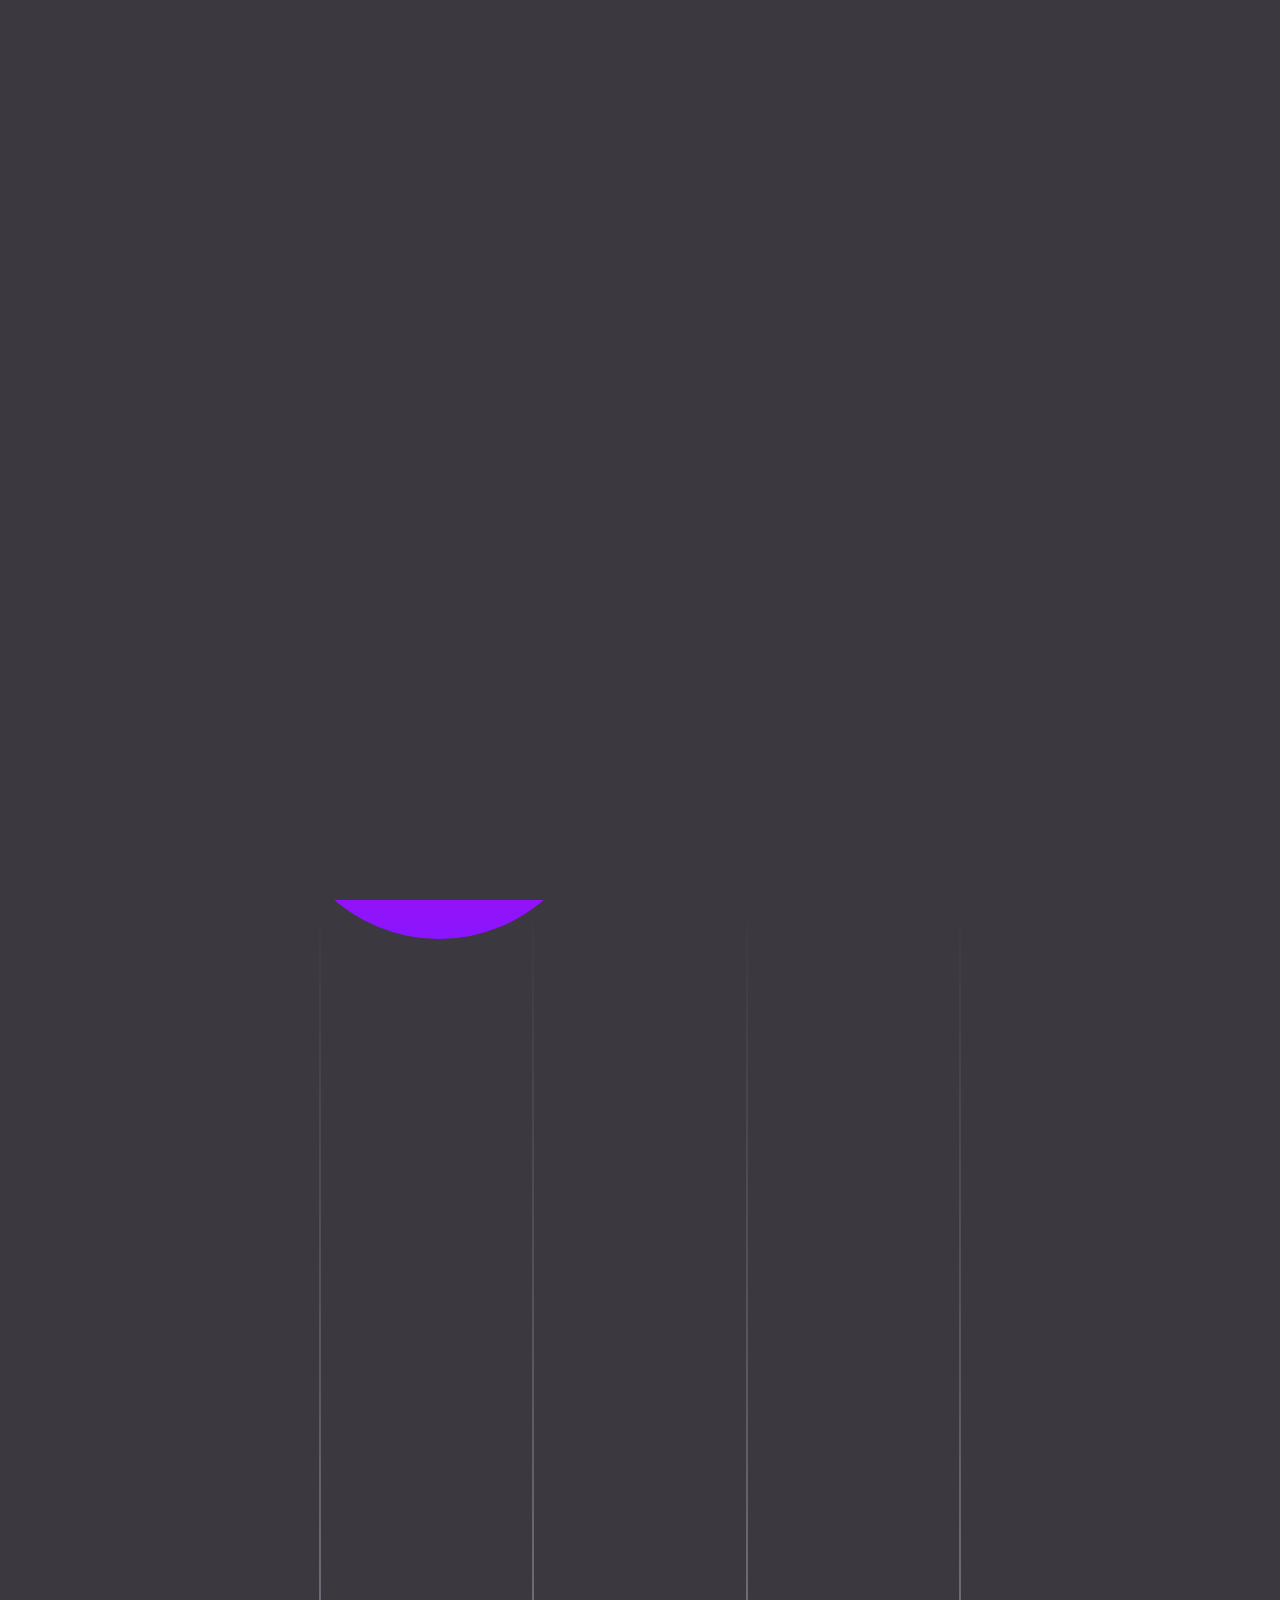
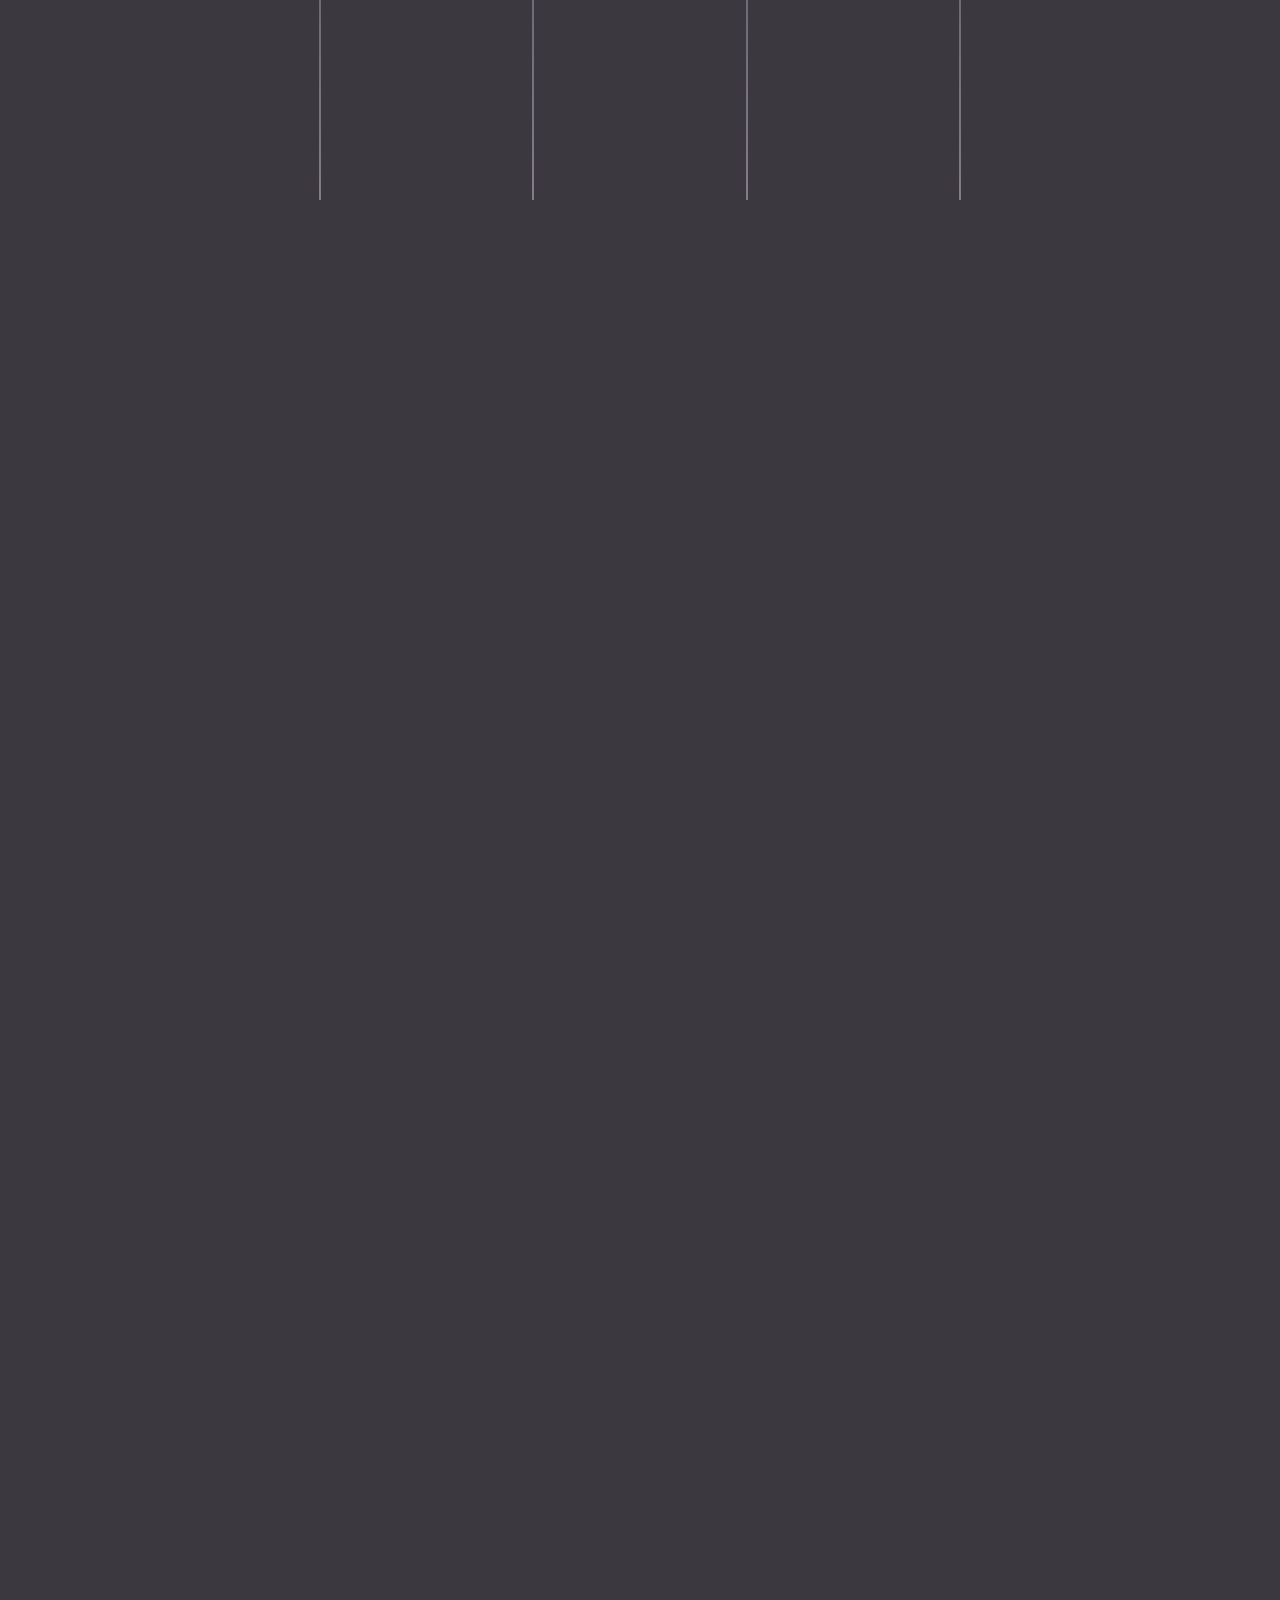
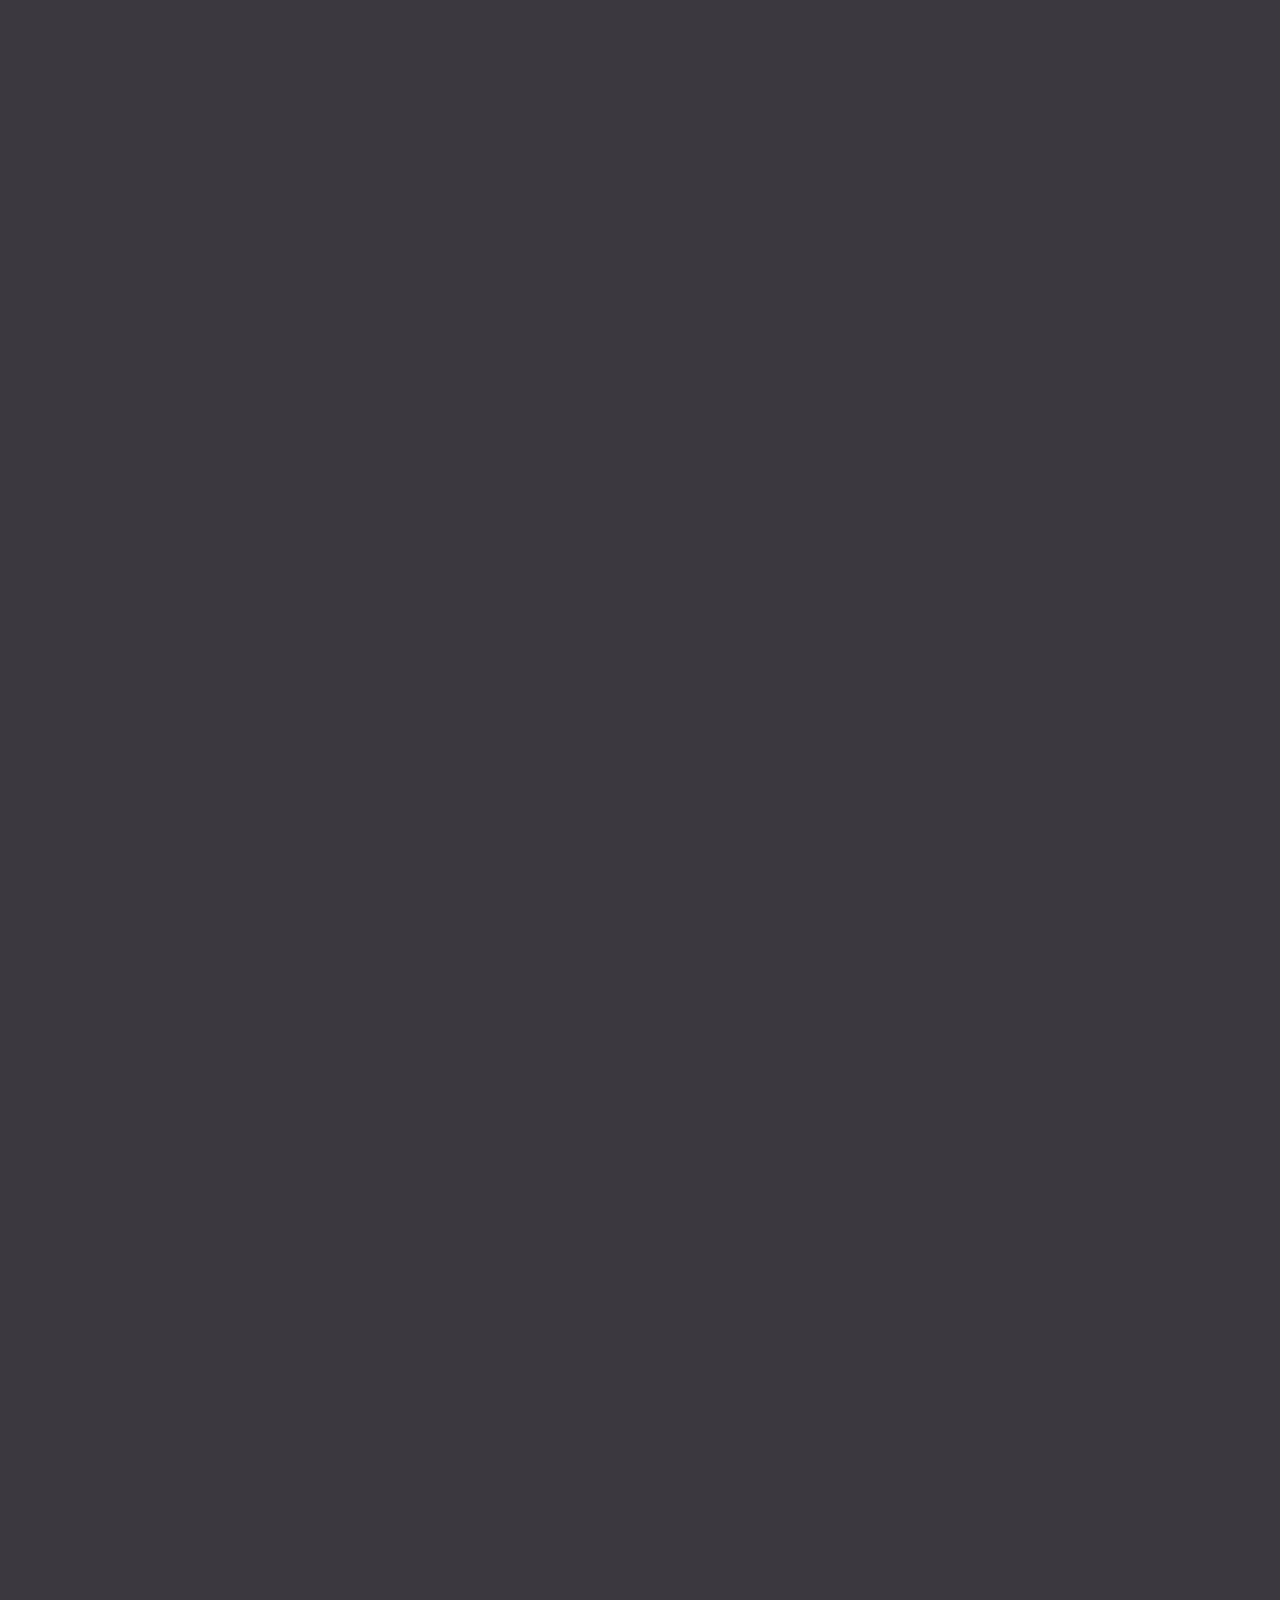
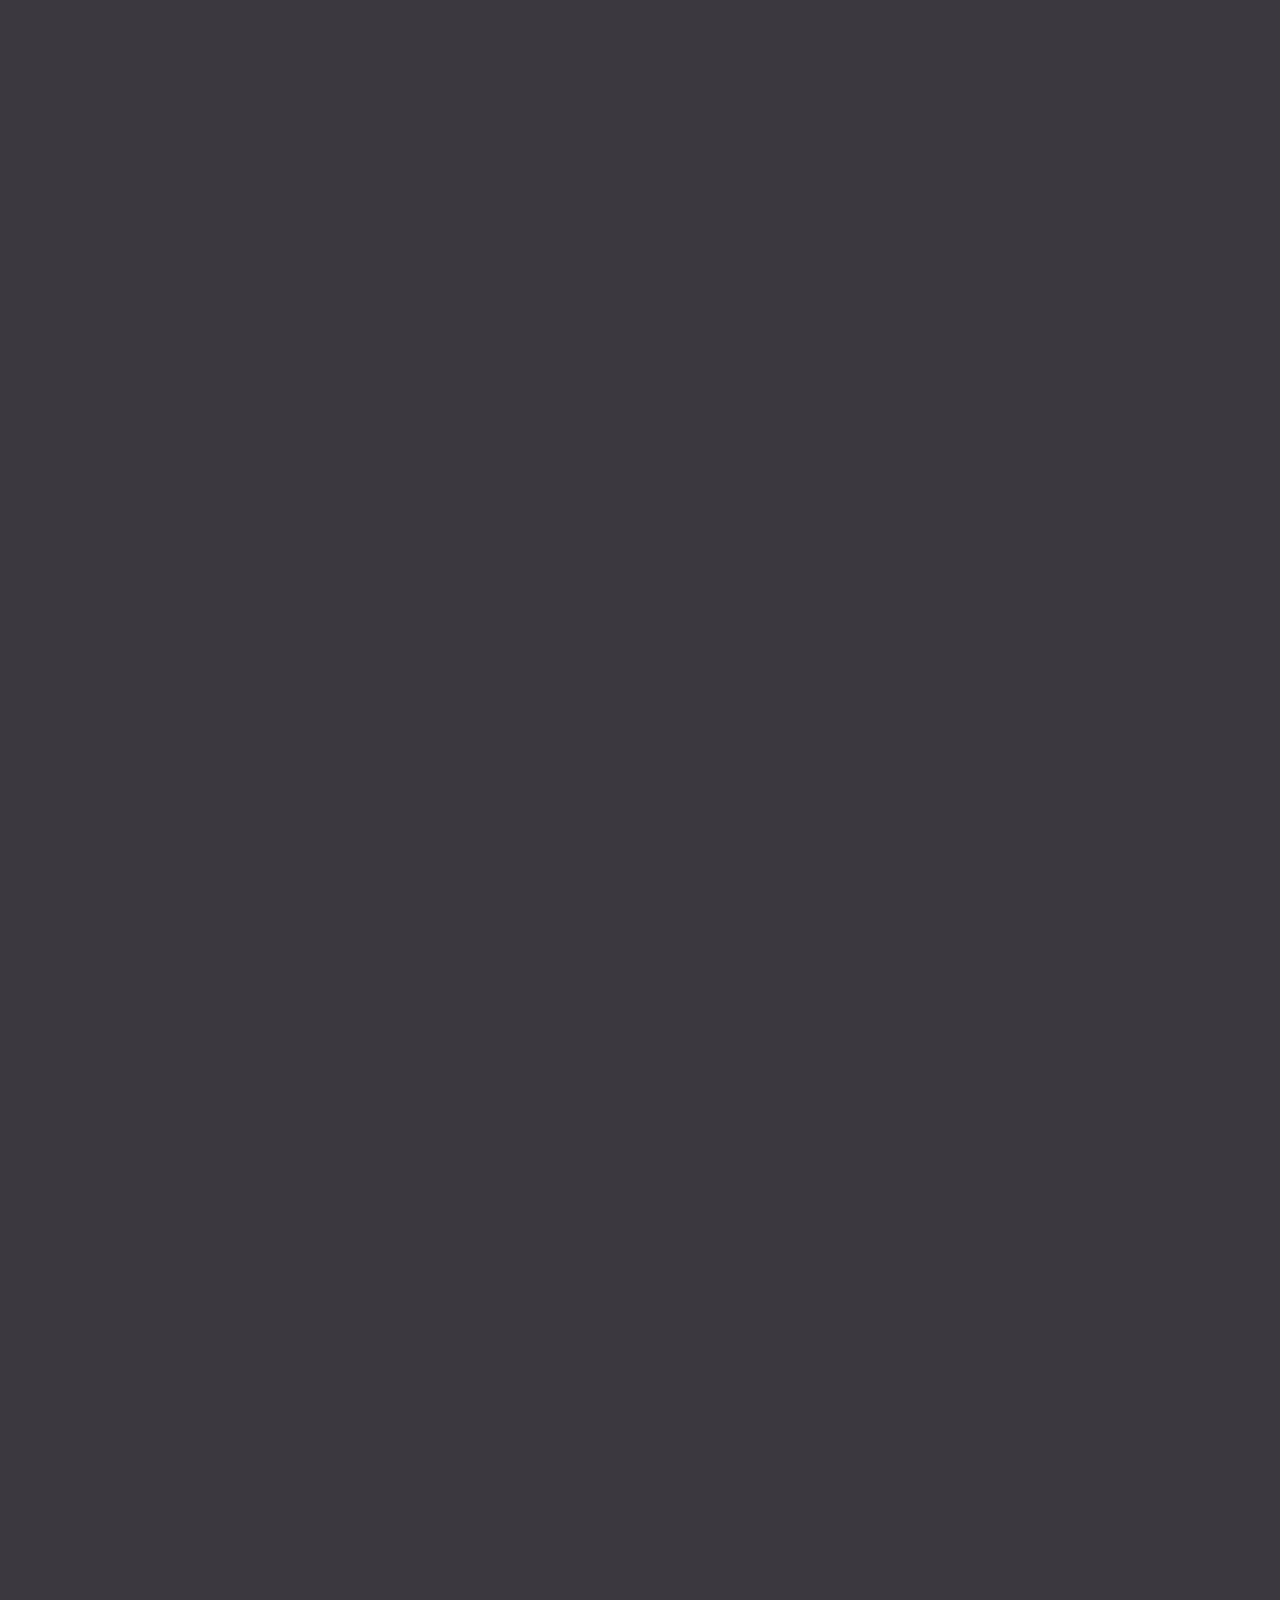
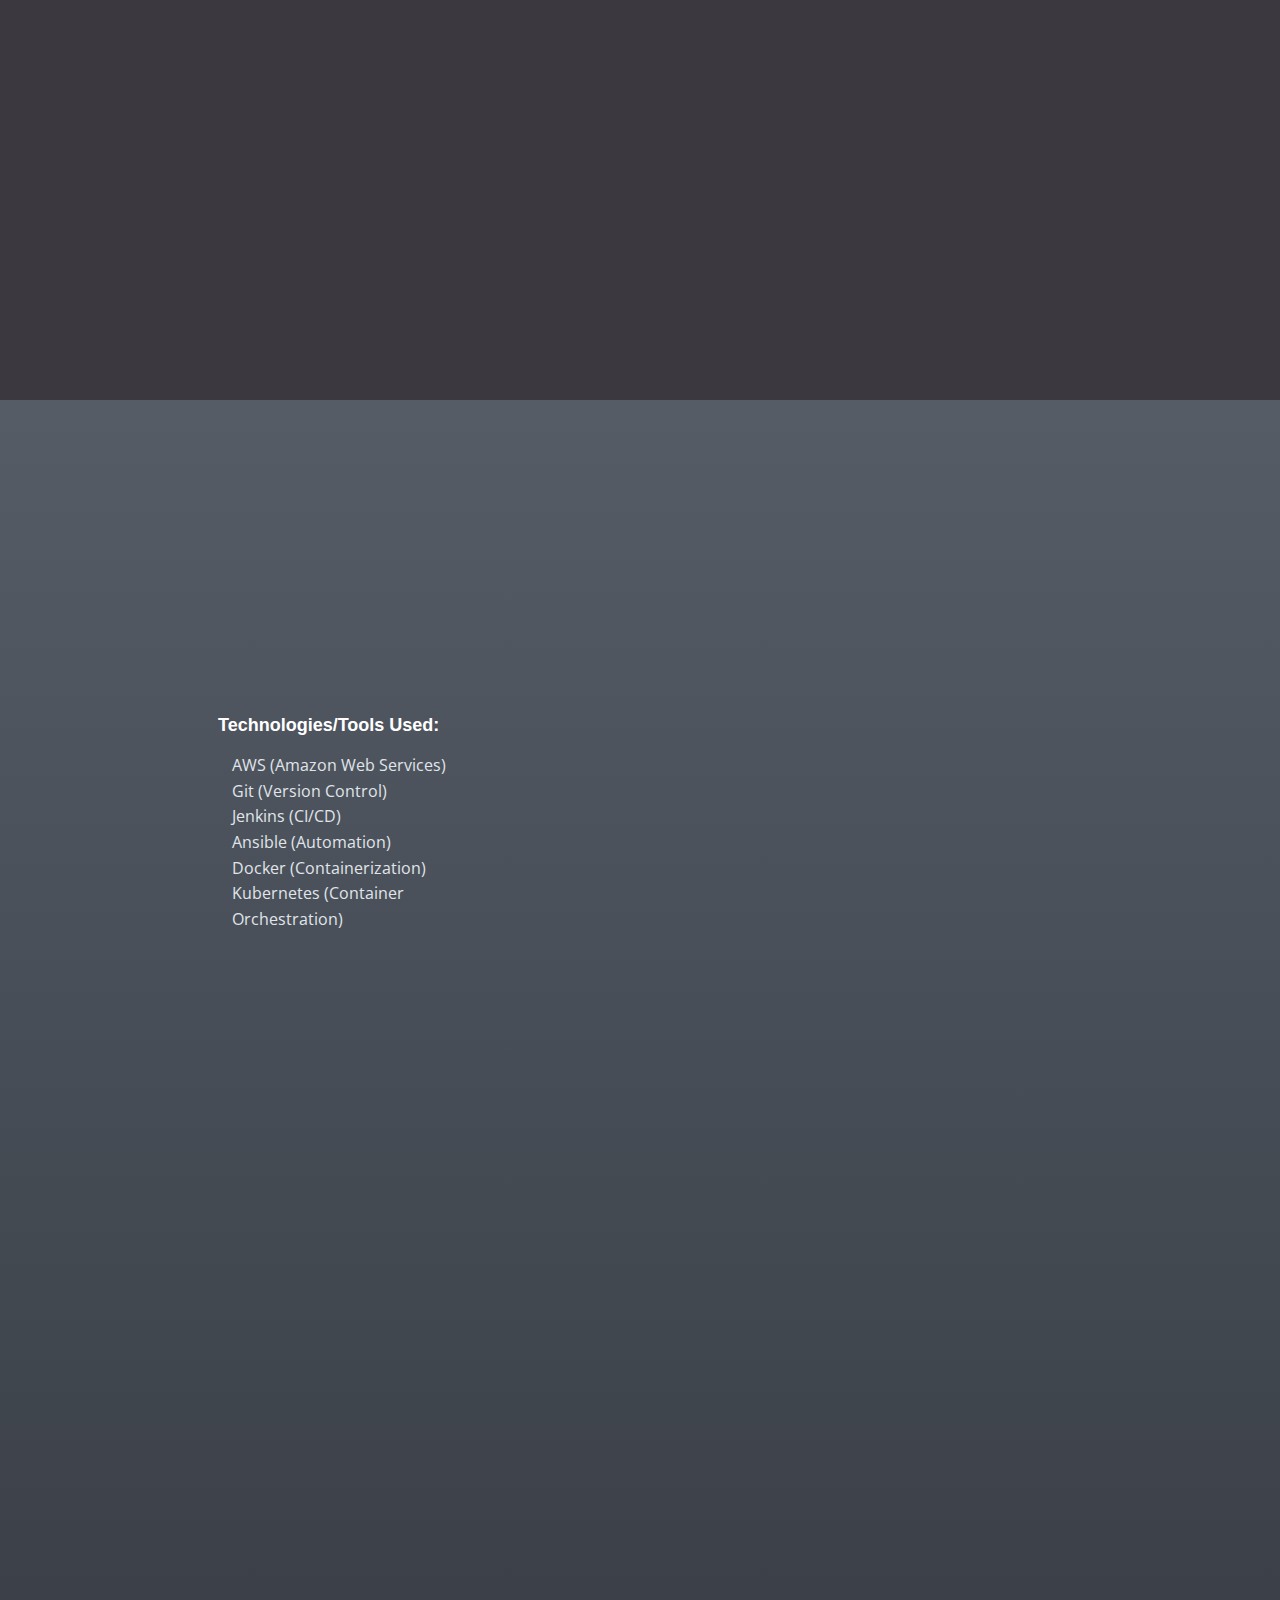
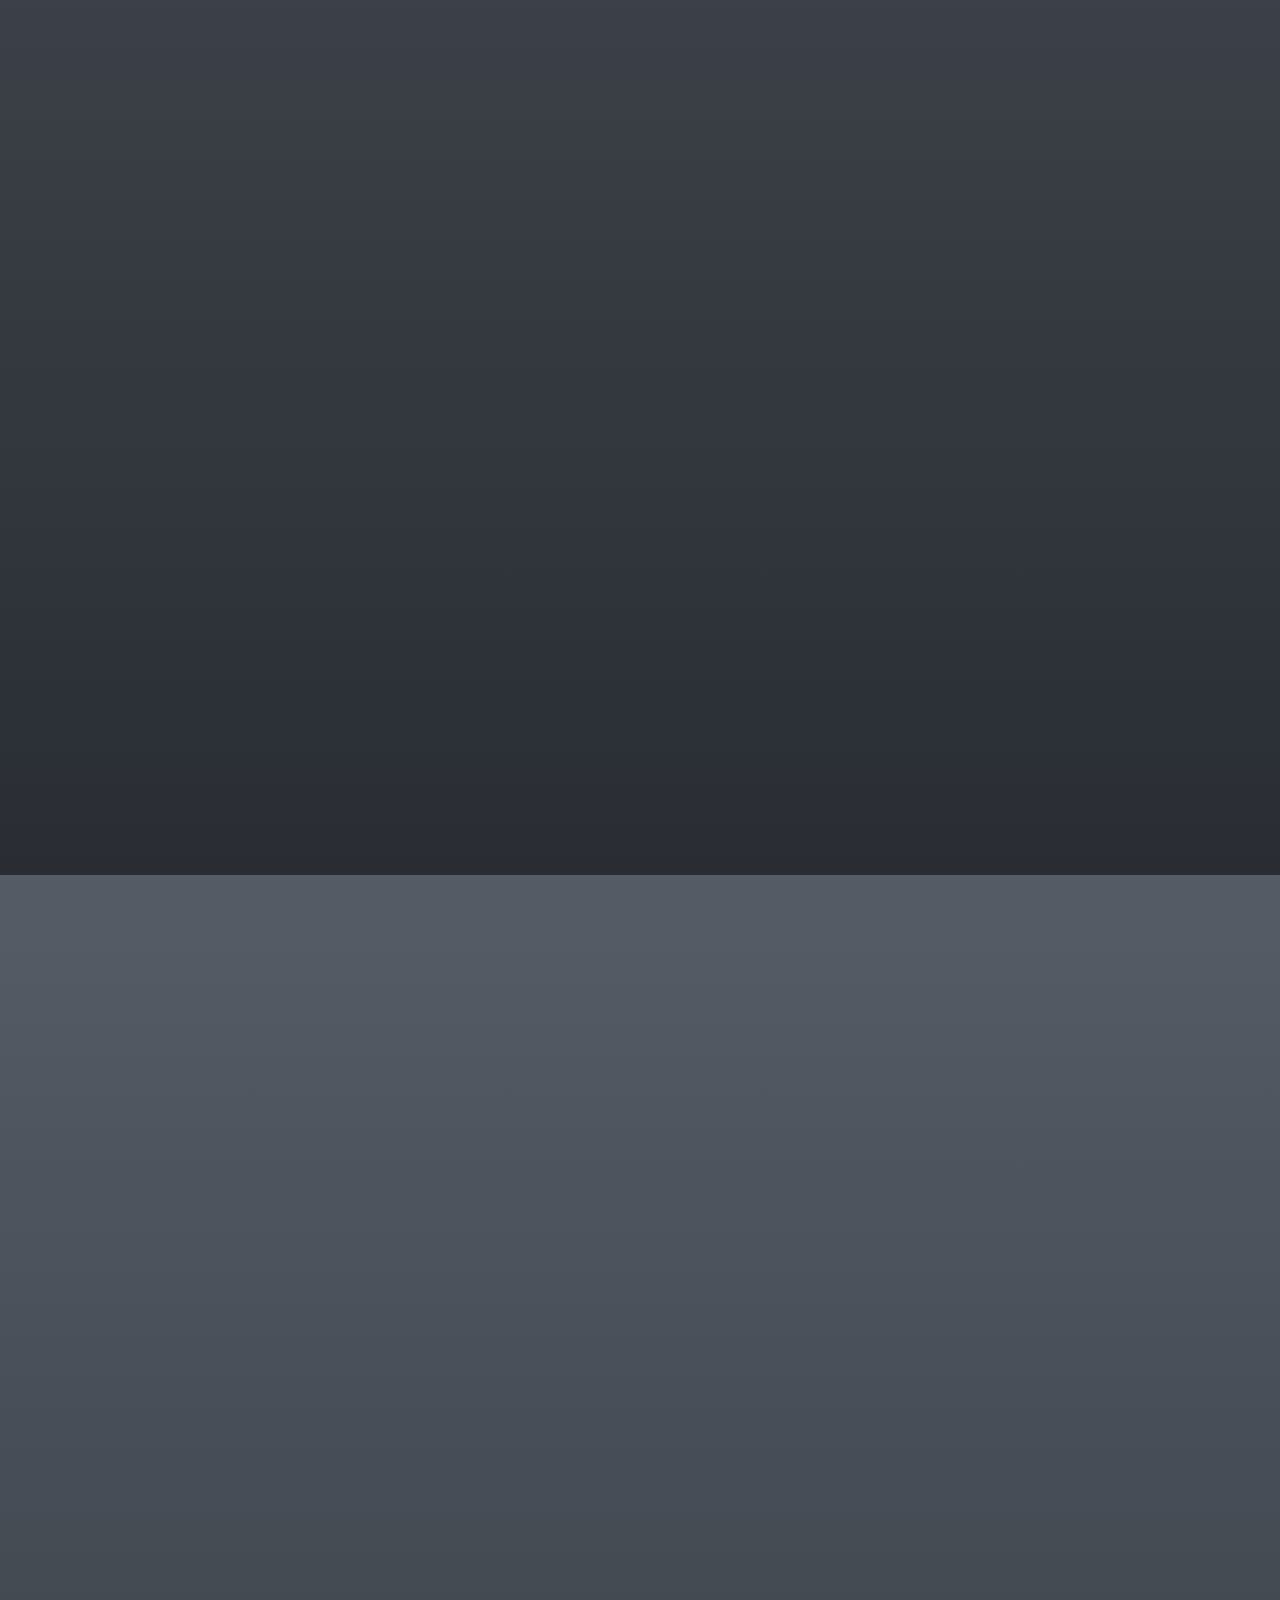
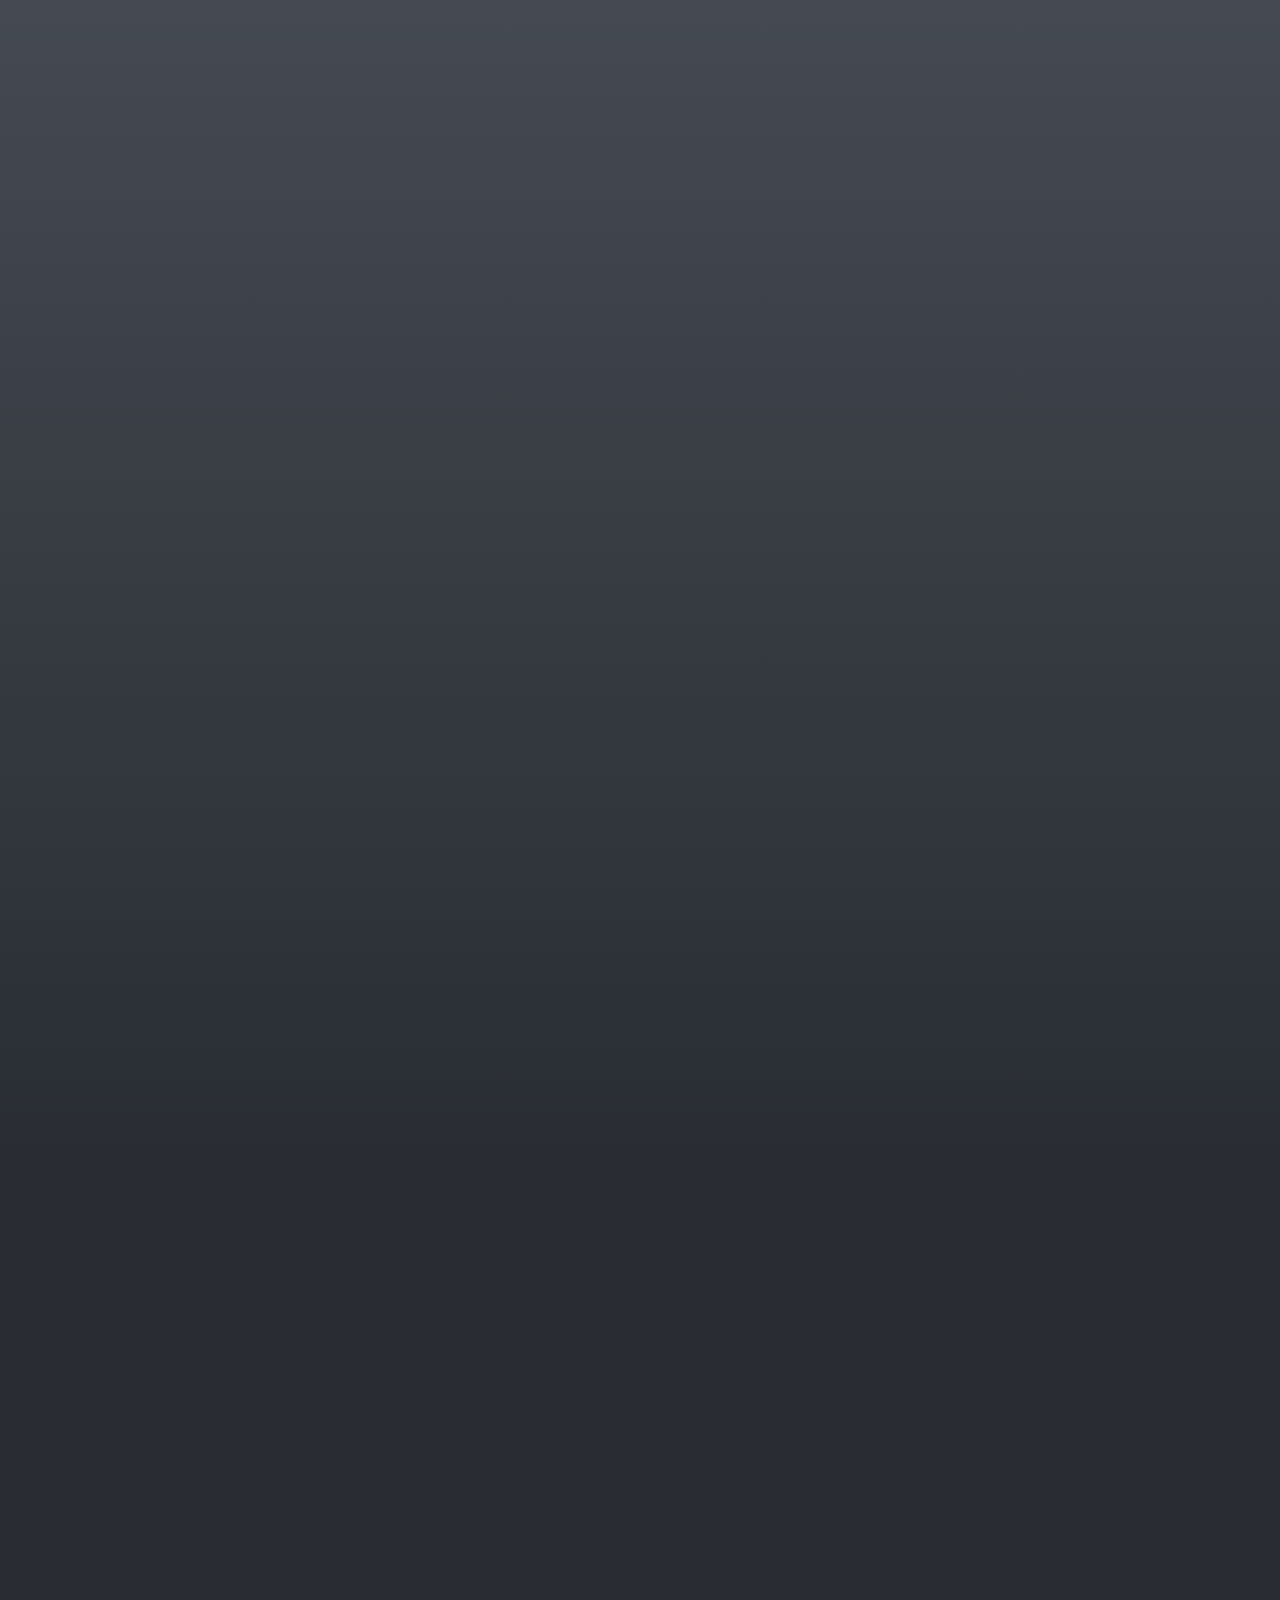
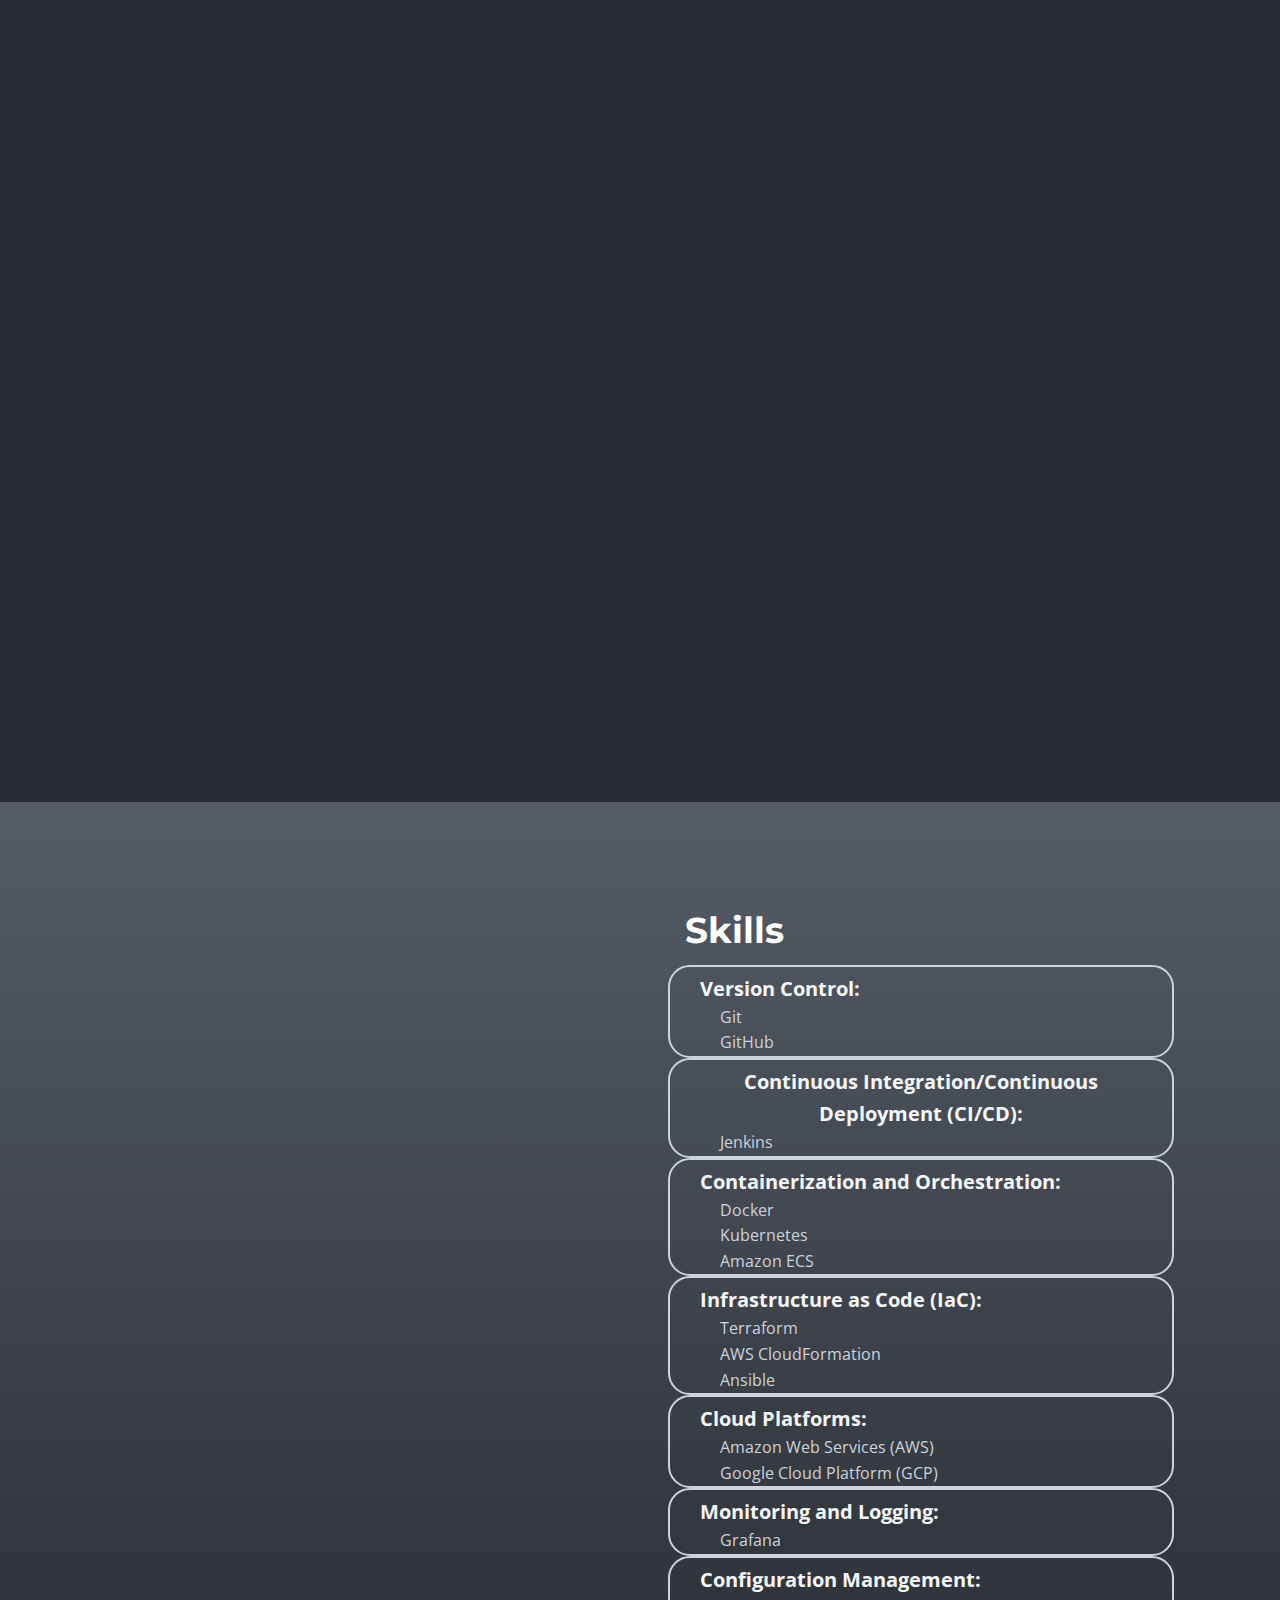
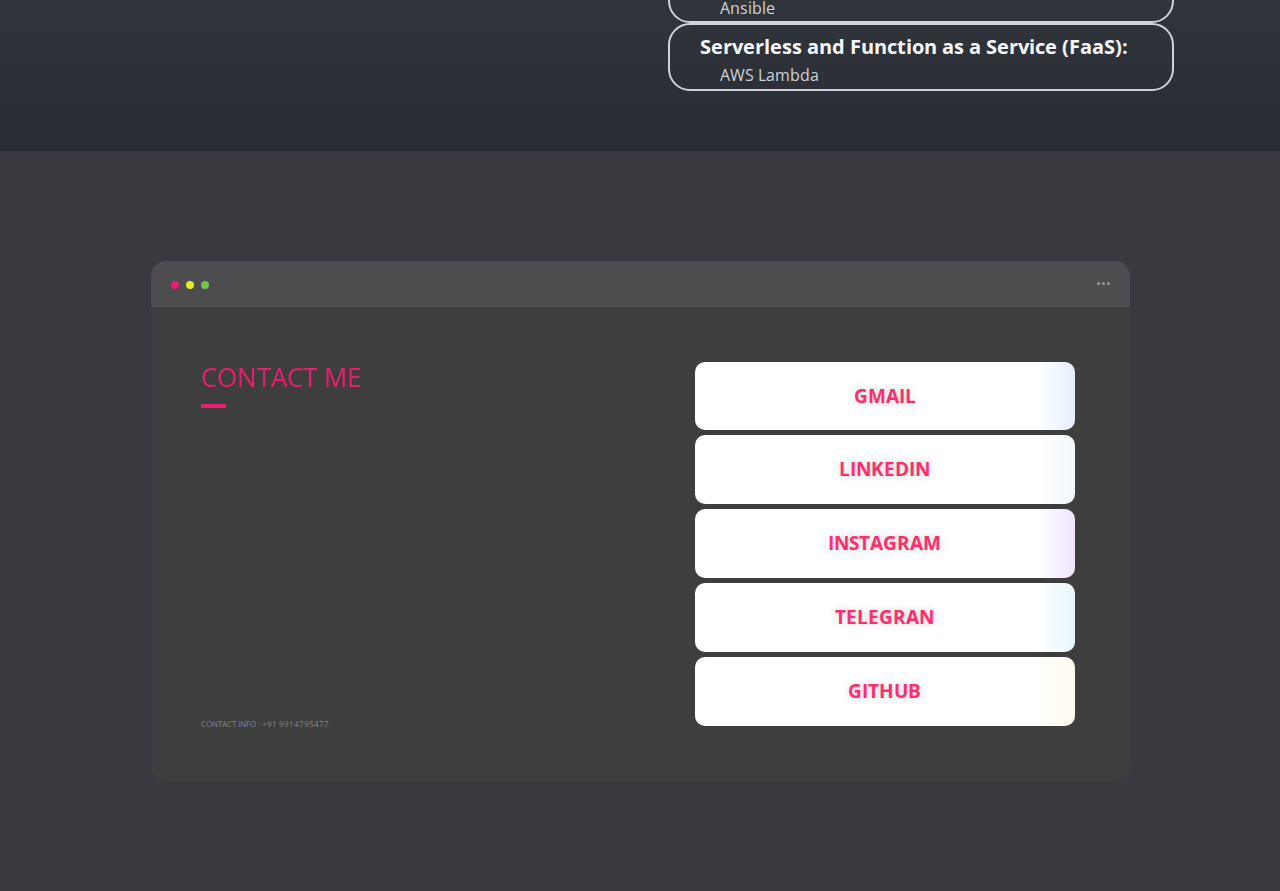
==== Page-1.html @ 7a5587af "Add files via upload" ====
<!DOCTYPE html>
<html style="font-size: 16px;" lang="en">

<head>
  <meta name="viewport" content="width=device-width, initial-scale=1.0">
  <meta charset="utf-8">
  <meta name="keywords" content="Julian Mack, Experiences, ​Portfolio, ​Build your website
in record time">
  <meta name="description" content="">
  <title>Portfolio</title>
  <link rel="stylesheet" href="https://cdnjs.cloudflare.com/ajax/libs/meyer-reset/2.0/reset.min.css">
  <link rel="stylesheet" href="./style.css">
  <link rel="stylesheet" href="nicepage.css" media="screen">
  <link rel="stylesheet" href="Page-1.css" media="screen">
  <link rel="stylesheet" href="https://cdnjs.cloudflare.com/ajax/libs/font-awesome/6.4.2/css/all.min.css"
    integrity="sha512-z3gLpd7yknf1YoNbCzqRKc4qyor8gaKU1qmn+CShxbuBusANI9QpRohGBreCFkKxLhei6S9CQXFEbbKuqLg0DA=="
    crossorigin="anonymous" referrerpolicy="no-referrer" />
  <script class="u-script" type="text/javascript" src="jquery.js" defer=""></script>
  <script class="u-script" type="text/javascript" src="nicepage.js" defer=""></script>
  <meta name="generator" content="Nicepage 5.19.3, nicepage.com">
  <meta name="referrer" content="origin">
  <link id="u-theme-google-font" rel="stylesheet"
    href="https://fonts.googleapis.com/css?family=Montserrat:100,100i,200,200i,300,300i,400,400i,500,500i,600,600i,700,700i,800,800i,900,900i|Open+Sans:300,300i,400,400i,500,500i,600,600i,700,700i,800,800i">
  <link id="u-page-google-font" rel="stylesheet"
    href="https://fonts.googleapis.com/css?family=Poppins:100,100i,200,200i,300,300i,400,400i,500,500i,600,600i,700,700i,800,800i,900,900i">


  <script type="application/ld+json">{
		"@context": "http://schema.org",
		"@type": "Organization",
		"name": ""
}</script>

  <meta name="theme-color" content="#fb2f6e">
  <meta property="og:title" content="Page 1">
  <meta property="og:type" content="website">
  <meta data-intl-tel-input-cdn-path="intlTelInput/">

</head>

<body data-path-to-root="./" class="u-body u-xl-mode" data-lang="en">
  <div id="page-loading">
    <div class="three-balls">
      <div class="ball ball1"></div>
      <div class="ball ball2"></div>
      <div class="ball ball3"></div>
    </div>
  </div>
  <div class="home">
    <button id="b1" class="scroller" onclick="scrollToValue(4000)" style="position: fixed; right: 40px;bottom: 40px; height: 60px; width: 60px;background-color: #fff; border-radius: 60px;z-index: 200;"> <svg style="width: 25px;" xmlns="http://www.w3.org/2000/svg" viewBox="0 0 512 512"><path d="M233.4 406.6c12.5 12.5 32.8 12.5 45.3 0l192-192c12.5-12.5 12.5-32.8 0-45.3s-32.8-12.5-45.3 0L256 338.7 86.6 169.4c-12.5-12.5-32.8-12.5-45.3 0s-12.5 32.8 0 45.3l192 192z"/></svg>
    </button>
    <button id="b2" class="scroller" onclick="scrollToValue(4000)" style="position: fixed; right: 40px;bottom: 40px; height: 60px; width: 60px;background-color: #fff; border-radius: 60px;z-index: 200;">
      <svg  style="width: 25px;" xmlns="http://www.w3.org/2000/svg" viewBox="0 0 512 512"><path d="M233.4 105.4c12.5-12.5 32.8-12.5 45.3 0l192 192c12.5 12.5 12.5 32.8 0 45.3s-32.8 12.5-45.3 0L256 173.3 86.6 342.6c-12.5 12.5-32.8 12.5-45.3 0s-12.5-32.8 0-45.3l192-192z"/></svg>
    </button>
    
    <section class="section-0">
      <div id="box" class="box">

        <div class="line-grid">
          <div class="vl hide-line"></div>
          <div class="vl"></div>
          <div id="line-expand-1" class="vl"></div>
          <div id="line-expand-2" class="vl"></div>
          <div class="vl"></div>
          <div class="vl hide-line"></div>
        </div>
        <div id="effect1" class="effect e1"></div>
        <div id="effect2" class="effect e2" ></div>
        <div class="circle-animation" style="position: fixed; top: 0; right: 0; left: 0;">
          <div class="arrow arrow--top">
            <svg xmlns="http://www.w3.org/2000/svg" width="270.11" height="649.9" overflow="visible">
              <style>
                .geo-arrow {
                  fill: none;
                  stroke: #fff;
                  stroke-width: 2;
                  stroke-miterlimit: 10
                }
              </style>
              <g class="item-to bounce-1">
                <path class="geo-arrow draw-in" d="M135.06 142.564L267.995 275.5 135.06 408.434 2.125 275.499z" />
              </g>
              <circle class="geo-arrow item-to bounce-2" cx="194.65" cy="69.54" r="7.96" />
              <circle class="geo-arrow draw-in" cx="194.65" cy="39.5" r="7.96" />
              <circle class="geo-arrow item-to bounce-3" cx="194.65" cy="9.46" r="7.96" />
              <g class="geo-arrow item-to bounce-2">
                <path class="st0 draw-in" d="M181.21 619.5l13.27 27 13.27-27zM194.48 644.5v-552" />
              </g>
            </svg>
          </div>
          <div class="arrow arrow--bottom">
            <svg xmlns="http://www.w3.org/2000/svg" width="31.35" height="649.9" overflow="visible">
              <style>
                .geo-arrow {
                  fill: none;
                  stroke: #fff;
                  stroke-width: 2;
                  stroke-miterlimit: 10
                }
              </style>
              <g class="item-to bounce-1">
                <circle class="geo-arrow item-to bounce-3" cx="15.5" cy="580.36" r="7.96" />
                <circle class="geo-arrow draw-in" cx="15.5" cy="610.4" r="7.96" />
                <circle class="geo-arrow item-to bounce-2" cx="15.5" cy="640.44" r="7.96" />
                <g class="item-to bounce-2">
                  <path class="geo-arrow draw-in" d="M28.94 30.4l-13.26-27-13.27 27zM15.68 5.4v552" />
                </g>
              </g>
            </svg>
          </div>
          <div class="main">
            <div class="main__text-wrapper">
              <h1 class="main__title" style=" opacity: 0;">Transitions & Animations</h1>
              <h2 style=" opacity: 0;" ">Combined with SVGs</h2>
              <svg xmlns=" http://www.w3.org/2000/svg" class="dotted-circle" width="352" height="352"
                overflow="visible">
                <circle cx="176" cy="176" r="174" fill="none" stroke="#fff" stroke-width="2" stroke-miterlimit="10"
                  stroke-dasharray="12.921,11.9271" />
                </svg>

            </div>
          </div>
        </div>
        <div class="heading-1">
          <h1 id="headline">DevOps Engineer</h1>
          <h2 id="glevel1">Achieving Seamless Innovation by</h2>
          <h2 id="glevel2">Integrating Development and Operations</h2>
        </div>
      </div>
    </section>
    <section class="section-back"> </section>
    <section class="part-2">
      <section
        class=" u-clearfix u-image u-image-contain u-valign-bottom-lg u-valign-bottom-sm u-valign-bottom-xl u-valign-bottom-xs u-section-1"
        id="sec-7ab1" data-image-width="1980" data-image-height="1320">
        <!-- Header Section -->
        <header class="header" id="header">
          <nav class="navbar container">
            <a href="#" class="brand">Studybuzz</a>
            <div class="burger" id="burger">
              <span class="burger-line"></span>
              <span class="burger-line"></span>
              <span class="burger-line"></span>
            </div>
            <div class="menu" id="menu">
              <ul class="menu-inner">
                <li class="menu-item"><a href="#experience" class="menu-link">Experience</a></li>
                <li class="menu-item"><a href="#projects" class="menu-link">Projects</a></li>
                <li class="menu-item"><a href="#Portfolio" class="menu-link">Portfolio</a></li>
                <li class="menu-item"><a href="#About" class="menu-link">About</a></li>
              </ul>
            </div>
            <a href="#carousel_0bbc" class="menu-block">contact</a>
          </nav>
        </header>
        <div
          class="section-on-top fadeIn custom-expanded data-layout-selected u-clearfix u-expanded-width-lg u-expanded-width-md u-expanded-width-xl u-gutter-0 u-layout-wrap u-layout-wrap-1" id="section-on-top">
          <div class="u-gutter-0 u-layout">
            
              <div class="u-layout-row">
                <div
                  class="u-align-left u-container-style u-layout-cell u-size-27-xl u-size-35-lg u-size-60-md u-size-60-sm u-size-60-xs u-layout-cell-1"
                  >
                  <div
                    class="u-container-layout u-valign-bottom-lg u-valign-bottom-md u-valign-bottom-sm u-valign-bottom-xs u-container-layout-1">
                    <h3 class="u-align-left u-text u-text-body-alt-color u-text-1"> I’m a Devops Engineer</h3>
                    <h2 class="u-align-left u-text u-text-body-alt-color u-text-2">
                      Husanpreet Singh</h2>
                    <div
                      class="u-align-left u-border-1 u-border-palette-5-light-1 u-line u-line-horizontal u-opacity u-opacity-30 u-line-1">
                    </div>
                    <p class="u-align-left u-text u-text-palette-5-light-2 u-text-3"> Date of Birth:&nbsp; <span
                        style="font-weight: 400;">April , 20 2002</span>
                      <br>Address:&nbsp; &nbsp; &nbsp; &nbsp; &nbsp; &nbsp;<span style="font-weight: 400;">Mehta Chowk ,
                        Amritsar ,India</span>
                      <br>E-mail:&nbsp; &nbsp; &nbsp; &nbsp; &nbsp; &nbsp; &nbsp; &nbsp;<span class="email"
                        style="font-weight: 400;">Husanpreetsingh9914@gmail.com</span>
                      <br>Phone:&nbsp; &nbsp; &nbsp; &nbsp; &nbsp; &nbsp; &nbsp;<span
                        style="font-weight: 400;">&nbsp;+91
                        9914795477</span>
                    </p>
                    <a href="Husan_Resume.pdf"
                      class="u-active-palette-5-dark-2 u-border-none u-btn u-btn-round u-button-style u-hover-palette-5-dark-2 u-palette-3-base u-radius-8 u-text-active-white u-text-body-alt-color u-text-hover-white u-btn-1">Download cv&nbsp;&nbsp;<span
                        class="u-file-icon u-icon u-text-white u-icon-1"><img src="images/959159-5d3ea7b7.png"
                          alt=""></span>
                    </a>
                  </div>
                </div>
                <div
                  class="u-container-style u-hidden-sm u-layout-cell u-size-25-lg u-size-33-xl u-size-60-md u-size-60-sm u-size-60-xs u-layout-cell-2"
                  >
                  <div class="u-container-layout u-container-layout-2"></div>
                </div>
              </div>
            
            <img class="u-image image-profile u-image-contain u-image-default u-image-1"
              src="images/user_image_cropped.png" alt="" data-image-width="2850" data-image-height="2272"
              >
          
          </div>
        </div>
      </section>
      <section
        class=" u-align-center-lg u-align-center-md u-align-center-xl u-align-left-sm u-align-left-xs u-clearfix u-gradient u-section-2"
        id="experience"
        style="margin-top: 500px ;">
        <div class="u-clearfix u-sheet u-sheet-1">
          <h2 class="u-text u-text-body-alt-color u-text-1" data-animation-name="customAnimationIn"
            data-animation-duration="1500" data-animation-delay="0">Experience</h2>
          <div class="u-expanded-width-sm u-expanded-width-xs u-list u-list-1">
            <div class="u-repeater u-repeater-1">
              <div class="u-align-left u-container-style u-list-item u-repeater-item">
                <div class="u-container-layout u-similar-container u-container-layout-1">
                  <div class="u-border-2 u-border-white u-expanded-width u-line u-line-horizontal u-line-1"
                    data-animation-name="customAnimationIn" data-animation-duration="1500" data-animation-delay="250">
                  </div>
                  <div class="custom-expanded u-container-style u-group u-shape-rectangle u-group-1"
                    data-animation-name="customAnimationIn" data-animation-duration="1500" data-animation-delay="750">
                    <div class="u-container-layout u-container-layout-2">
                      <h5 class="u-custom-font u-text u-text-palette-3-base u-text-2">Devops&nbsp; Engineer&nbsp;
                        Associate
                      </h5>
                      <h1
                        class="u-active-none test-heading u-btn u-button-style u-hover-none u-none u-text-body-alt-color u-btn-1">
                        The
                        Entrepreneurship Network</h1>
                      <p class="u-align-left-sm u-align-left-xs u-custom-font u-text u-text-palette-5-light-1 u-text-3">
                        As
                        a part of the Angular Development Team, I played a crucial role in enhancing the development and
                        deployment processes. This project involved learning AWS (Amazon Web Services) for hosting our
                        applications and mastering Git workflows for version control. My responsibilities primarily
                        revolved
                        around automating and streamlining various aspects of the development lifecycle.</p>
                      <div
                        class="u-align-left-sm u-align-left-xs u-container-style u-expanded-width u-group u-shape-rectangle u-group-2"
                        data-animation-name="customAnimationIn" data-animation-duration="100"
                        data-animation-delay="750">
                        <div class="u-container-layout u-container-layout-3">
                          <h1
                            class="u-active-none u-btn u-button-style u-hover-none u-none u-text-body-alt-color u-btn-2">
                            Key Responsibilities:</h1>
                          <p class="u-custom-font u-text u-text-palette-5-light-1 u-text-4">Automated CI/CD Pipelines:
                            Developed and maintained robust CI/CD pipelines using Jenkins to automate the build, test,
                            and
                            deployment processes. This significantly improved the speed and reliability of our software
                            releases.<br>Infrastructure Provisioning with Ansible: Utilized Ansible to provision servers
                            and
                            deploy application features. This automation reduced manual configuration errors and ensured
                            consistency across environments.<br>Containerization with Docker: Built and deployed Docker
                            containers to containerize our applications, making it easier to manage dependencies and
                            maintain consistency between development and production environments.<br>Kubernetes
                            Orchestration: Orchestrated Docker containers into clusters using Kubernetes, enabling
                            efficient
                            scaling, load balancing, and fault tolerance for our application<br>Automated CI/CD
                            Pipelines:
                            Developed and maintained robust CI/CD pipelines using Jenkins to automate the build, test,
                            and
                            deployment processes. This significantly improved the speed and reliability of our software
                            releases.<br>Infrastructure Provisioning with Ansible: Utilized Ansible to provision servers
                            and
                            deploy application features. This automation reduced manual configuration errors and ensured
                            consistency across environments.<br>Containerization with Docker: Built and deployed Docker
                            containers to containerize our applications, making it easier to manage dependencies and
                            maintain consistency between development and production environments.<br>Kubernetes
                            Orchestration: Orchestrated Docker containers into clusters using Kubernetes, enabling
                            efficient
                            scaling, load balancing, and fault tolerance for our applications.
                          </p>
                        </div>
                      </div>
                      <h1 class=" test-heading u-active-none u-btn u-button-style u-none u-text-body-alt-color u-btn-3">
                        Achievements and Results:</h1>
                      <ul class="u-text u-text-palette-5-light-1 u-text-5">
                        <li> Achieved a 60% reduction in deployment times through CI/CD automation.<br>
                        </li>
                        <li>Ensured a consistent and reproducible deployment process, minimizing production issues
                          related
                          to configuration drift.<br>
                        </li>
                        <li>Successfully scaled applications in response to increased traffic using Kubernetes,
                          improving
                          application availability.</li>
                      </ul>
                    </div>
                  </div>
                  <div class="u-container-style u-group u-group-3">
                    <div class="u-container-layout u-container-layout-4">
                      <p class="u-custom-font u-text u-text-palette-5-light-2 u-text-6"
                        data-animation-name="customAnimationIn" data-animation-duration="1750"> &nbsp;1 Nov 2021 - 1 Feb
                        2022&nbsp;</p>
                      <h1
                        class="test-heading u-active-none u-btn u-button-style u-hover-none u-none u-text-body-alt-color u-btn-4">
                        Technologies/Tools Used:</h1>
                      <ul class="u-text u-text-palette-5-light-2 u-text-7">
                        <li>AWS (Amazon Web Services)<br>
                        </li>
                        <li>Git (Version Control)</li>
                        <li>Jenkins (CI/CD)<br>
                        </li>
                        <li>Ansible (Automation)<br>
                        </li>
                        <li>Docker (Containerization)<br>
                        </li>
                        <li>Kubernetes (Container&nbsp;</li>
                        <li>Orchestration)<br>
                        </li>
                      </ul>
                    </div>
                  </div>
                </div>
              </div>
            </div>
          </div>
          <a href="mailto:Husanpreetsingh9914@gmail.com"
            class="u-active-white u-border-none u-btn u-btn-round u-button-style u-hover-white u-palette-3-base u-radius-8 u-text-active-grey-80 u-text-body-alt-color u-text-hover-grey-80 u-btn-5"
            data-animation-name="customAnimationIn" data-animation-duration="1750" data-animation-delay="750">contact me
          </a>
        </div>
      </section>
      <section id="projects"
        class="u-align-center-lg u-align-center-md u-align-center-xl u-align-left-sm u-align-left-xs u-clearfix u-gradient u-section-3"
        id="carousel_3d0a" style="padding-left: 20px ;">
        <!-- <div class="u-clearfix u-sheet u-sheet-1"> -->
        <h2 class="u-align-center-xs u-text u-text-body-alt-color u-text-1" data-animation-name="customAnimationIn"
          data-animation-duration="1500" data-animation-delay="0">Projects</h2>
        <!-- <div class="u-expanded-width-md u-expanded-width-sm u-expanded-width-xs u-list u-list-1">
        </div> -->
        <ul class="list-no-style">
          <li>
            <div class="u-align-left u-container-style u-list-item u-repeater-item"></div>
            <div class="u-border-2 u-border-white u-expanded-width u-line u-line-horizontal u-line-1"
              data-animation-name="customAnimationIn" data-animation-duration="1500" data-animation-delay="250">
            </div>


            <div class="grid-container">
              <div class="left-block">
                <div class="u-container-style u-expanded-width-xs u-group u-shape-rectangle u-group-1"
                  data-animation-name="customAnimationIn" data-animation-duration="1500" data-animation-delay="750">
                  <div class="u-container-layout u-container-layout-2">
                    <div
                      class="u-carousel u-expanded-width-xs u-gallery u-layout-carousel u-lightbox u-no-transition u-show-text-none u-gallery-1"
                      data-interval="5000" data-u-ride="carousel" id="carousel-3b51">

                      <div class="u-carousel-inner u-gallery-inner" role="listbox">
                        <div class="u-active u-carousel-item u-gallery-item u-carousel-item-1">
                          <div class="u-back-slide">
                            <img class="u-back-image u-expanded" src="images/90fc53c9.svg">
                          </div>
                          <div class="u-over-slide u-over-slide-1"></div>
                        </div>
                        <div class="u-carousel-item u-gallery-item u-carousel-item-2">
                          <div class="u-back-slide">
                            <img class="u-back-image u-expanded" src="images/90fc53c9.svg">
                          </div>
                          <div class="u-over-slide u-over-slide-2"></div>
                        </div>
                      </div>
                    </div>
                  </div>
                </div>


              </div>
              <div class="right-block">
                <div class="u-container-style u-expanded-width-xs u-group u-shape-rectangle u-group-2"
                  data-animation-name="customAnimationIn" data-animation-duration="1500" data-animation-delay="750">
                  <div class="u-container-layout u-valign-bottom-lg u-valign-bottom-xl u-container-layout-3">
                    <h5 class="u-custom-font u-text u-text-default u-text-palette-4-base u-text-2"> Two-tier Application Deployment for Scalability and Fault Tolerance</h5>
                    <a href="https://nicepage.com/website-builder"
                      class="u-active-none u-btn u-button-style u-hover-none u-none u-text-body-alt-color u-btn-1">Tools
                      :
                     Github , Docker , jenkins , K8s , Helm , EKS , Route-52</a>
                    <p class="u-align-center-xs u-custom-font u-text u-text-palette-5-light-1 u-text-3">
                      Github sends a
                      webhook to jenkins . Then Jenkins build CI/CD
                      pipeline to fetch code from github to Built and deploy
                      Orchestrated Docker container cluster using Kubernetes </p>
                    <a href="https://nicepage.com/ru/c/galereya-html-shablony"
                      class="u-border-2 u-border-black u-btn u-button-style u-hover-black u-none u-text-black u-text-hover-white u-btn-2">Learn
                      More</a>
                  </div>
                </div>



              </div>
            </div>
            <li>
              <div class="u-align-left u-container-style u-list-item u-repeater-item"></div>
              <div class="u-border-2 u-border-white u-expanded-width u-line u-line-horizontal u-line-1"
                data-animation-name="customAnimationIn" data-animation-duration="1500" data-animation-delay="250">
              </div>
  
  
              <div class="grid-container">
                <div class="left-block">
                  <div class="u-container-style u-expanded-width-xs u-group u-shape-rectangle u-group-1"
                    data-animation-name="customAnimationIn" data-animation-duration="1500" data-animation-delay="750">
                    <div class="u-container-layout u-container-layout-2">
                      <div
                        class="u-carousel u-expanded-width-xs u-gallery u-layout-carousel u-lightbox u-no-transition u-show-text-none u-gallery-1"
                        data-interval="5000" data-u-ride="carousel" id="carousel-3b51">
  
                        <div class="u-carousel-inner u-gallery-inner" role="listbox">
                          <div class="u-active u-carousel-item u-gallery-item u-carousel-item-1">
                            <div class="u-back-slide">
                              <img class="u-back-image u-expanded" src="images/90fc53c9.svg">
                            </div>
                            <div class="u-over-slide u-over-slide-1"></div>
                          </div>
                          <div class="u-carousel-item u-gallery-item u-carousel-item-2">
                            <div class="u-back-slide">
                              <img class="u-back-image u-expanded" src="images/90fc53c9.svg">
                            </div>
                            <div class="u-over-slide u-over-slide-2"></div>
                          </div>
                        </div>
                      </div>
                    </div>
                  </div>
  
  
                </div>
                <div class="right-block">
                  <div class="u-container-style u-expanded-width-xs u-group u-shape-rectangle u-group-2"
                    data-animation-name="customAnimationIn" data-animation-duration="1500" data-animation-delay="750">
                    <div class="u-container-layout u-valign-bottom-lg u-valign-bottom-xl u-container-layout-3">
                      <h5 class="u-custom-font u-text u-text-default u-text-palette-4-base u-text-2"> Project: Serverless Deployment on AWS with Fargate and RDS</h5>
                      <a href="https://nicepage.com/website-builder"
                        class="u-active-none u-btn u-button-style u-hover-none u-none u-text-body-alt-color u-btn-1">Tools
                        :
                        AWS,  Fargate , RDS</a>
                      <p class="u-align-center-xs u-custom-font u-text u-text-palette-5-light-1 u-text-3">
                        Github sends a
                        webhook to jenkins . Then Jenkins build CI/CD
                        pipeline to fetch code from github to Built and deploy
                        Orchestrated Docker container cluster using Kubernetes </p>
                      <a href="https://nicepage.com/ru/c/galereya-html-shablony"
                        class="u-border-2 u-border-black u-btn u-button-style u-hover-black u-none u-text-black u-text-hover-white u-btn-2">Learn
                        More</a>
                    </div>
                  </div>
  
  
  
                </div>
              </div>
              <li>
                <div class="u-align-left u-container-style u-list-item u-repeater-item"></div>
                <div class="u-border-2 u-border-white u-expanded-width u-line u-line-horizontal u-line-1"
                  data-animation-name="customAnimationIn" data-animation-duration="1500" data-animation-delay="250">
                </div>
    
    
                <div class="grid-container">
                  <div class="left-block">
                    <div class="u-container-style u-expanded-width-xs u-group u-shape-rectangle u-group-1"
                      data-animation-name="customAnimationIn" data-animation-duration="1500" data-animation-delay="750">
                      <div class="u-container-layout u-container-layout-2">
                        <div
                          class="u-carousel u-expanded-width-xs u-gallery u-layout-carousel u-lightbox u-no-transition u-show-text-none u-gallery-1"
                          data-interval="5000" data-u-ride="carousel" id="carousel-3b51">
    
                          <div class="u-carousel-inner u-gallery-inner" role="listbox">
                            <div class="u-active u-carousel-item u-gallery-item u-carousel-item-1">
                              <div class="u-back-slide">
                                <img class="u-back-image u-expanded" src="images/90fc53c9.svg">
                              </div>
                              <div class="u-over-slide u-over-slide-1"></div>
                            </div>
                            <div class="u-carousel-item u-gallery-item u-carousel-item-2">
                              <div class="u-back-slide">
                                <img class="u-back-image u-expanded" src="images/90fc53c9.svg">
                              </div>
                              <div class="u-over-slide u-over-slide-2"></div>
                            </div>
                          </div>
                        </div>
                      </div>
                    </div>
    
    
                  </div>
                  <div class="right-block">
                    <div class="u-container-style u-expanded-width-xs u-group u-shape-rectangle u-group-2"
                      data-animation-name="customAnimationIn" data-animation-duration="1500" data-animation-delay="750">
                      <div class="u-container-layout u-valign-bottom-lg u-valign-bottom-xl u-container-layout-3">
                        <h5 class="u-custom-font u-text u-text-default u-text-palette-4-base u-text-2"> Project: Serverless Deployment on AWS with Fargate and RDS</h5>
                        <a href="https://nicepage.com/website-builder"
                          class="u-active-none u-btn u-button-style u-hover-none u-none u-text-body-alt-color u-btn-1">Tools
                          :
                          AWS,  Fargate , RDS</a>
                        <p class="u-align-center-xs u-custom-font u-text u-text-palette-5-light-1 u-text-3">
                          Github sends a
                          webhook to jenkins . Then Jenkins build CI/CD
                          pipeline to fetch code from github to Built and deploy
                          Orchestrated Docker container cluster using Kubernetes </p>
                        <a href="https://nicepage.com/ru/c/galereya-html-shablony"
                          class="u-border-2 u-border-black u-btn u-button-style u-hover-black u-none u-text-black u-text-hover-white u-btn-2">Learn
                          More</a>
                      </div>
                    </div>
    
    
    
                  </div>
                </div>
          </li>
          <li>
            <div class="u-align-left u-container-style u-list-item u-repeater-item"></div>
            <div class="u-border-2 u-border-white u-expanded-width u-line u-line-horizontal u-line-1"
              data-animation-name="customAnimationIn" data-animation-duration="1500" data-animation-delay="250">
            </div>


            <div class="grid-container">
              <div class="left-block">
                <div class="u-container-style u-expanded-width-xs u-group u-shape-rectangle u-group-1"
                  data-animation-name="customAnimationIn" data-animation-duration="1500" data-animation-delay="750">
                  <div class="u-container-layout u-container-layout-2">
                    <div
                      class="u-carousel u-expanded-width-xs u-gallery u-layout-carousel u-lightbox u-no-transition u-show-text-none u-gallery-1"
                      data-interval="5000" data-u-ride="carousel" id="carousel-3b51">

                      <div class="u-carousel-inner u-gallery-inner" role="listbox">
                        <div class="u-active u-carousel-item u-gallery-item u-carousel-item-1">
                          <div class="u-back-slide">
                            <img class="u-back-image u-expanded" src="images/90fc53c9.svg">
                          </div>
                          <div class="u-over-slide u-over-slide-1"></div>
                        </div>
                        <div class="u-carousel-item u-gallery-item u-carousel-item-2">
                          <div class="u-back-slide">
                            <img class="u-back-image u-expanded" src="images/90fc53c9.svg">
                          </div>
                          <div class="u-over-slide u-over-slide-2"></div>
                        </div>
                      </div>
                    </div>
                  </div>
                </div>


              </div>
              <div class="right-block">
                <div class="u-container-style u-expanded-width-xs u-group u-shape-rectangle u-group-2"
                  data-animation-name="customAnimationIn" data-animation-duration="1500" data-animation-delay="750">
                  <div class="u-container-layout u-valign-bottom-lg u-valign-bottom-xl u-container-layout-3">
                    <h5 class="u-custom-font u-text u-text-default u-text-palette-4-base u-text-2"> Deploy
                      end to end
                      Django project on AWS</h5>
                    <a href="https://nicepage.com/website-builder"
                      class="u-active-none u-btn u-button-style u-hover-none u-none u-text-body-alt-color u-btn-1">Tools
                      :
                      ​Github,Jenkins,Docker,K8s</a>
                    <p class="u-align-center-xs u-custom-font u-text u-text-palette-5-light-1 u-text-3">
                      Github sends a
                      webhook to jenkins . Then Jenkins build CI/CD
                      pipeline to fetch code from github to Built and deploy
                      Orchestrated Docker container cluster using Kubernetes </p>
                    <a href="https://nicepage.com/ru/c/galereya-html-shablony"
                      class="u-border-2 u-border-black u-btn u-button-style u-hover-black u-none u-text-black u-text-hover-white u-btn-2">Learn
                      More</a>
                  </div>
                </div>
              </div>
            </div>
          </li>
        </ul>


        <a href="mailto:Husanpreetsingh9914@gmail.com"
          class="u-active-white u-border-none u-btn u-btn-round u-button-style u-hover-white u-palette-3-base u-radius-8 u-text-active-grey-80 u-text-body-alt-color u-text-hover-grey-80 u-btn-9"
          data-animation-name="customAnimationIn" data-animation-duration="1750" data-animation-delay="750">contact me
        </a>
        <!-- </div> -->
      </section>
      <section id="Portfolio" class="u-align-center u-clearfix u-container-align-center u-palette-5-dark-3 u-section-4"
        id="carousel_902e" style="padding-top: 20px ;">
        <div class="u-clearfix u-sheet u-sheet-1">
          <h2 class="u-align-center u-text u-text-1" data-animation-name="customAnimationIn"
            data-animation-duration="1500" data-animation-delay="750"> Portfolio</h2>
          <p class="u-align-center u-text u-text-2" data-animation-name="customAnimationIn"
            data-animation-duration="1250" data-animation-delay="750"> Bridging the Gap Between Development and
            Operations - Your DevOps Partner!</p>
          <div class="u-expanded-width u-list u-list-1">
            <div class="u-repeater u-repeater-1">
              <div class="u-align-center u-container-style u-list-item u-repeater-item u-white u-list-item-1" src=""
                data-animation-name="customAnimationIn" data-animation-duration="1750" data-animation-delay="500">
                <div class="u-container-layout u-similar-container u-container-layout-1">
                  <img class="u-expanded-width u-image u-image-1" src="images/jhjh688.jpg" data-image-width="759"
                    data-image-height="759">
                  <h5 class="u-align-center u-text u-text-palette-5-dark-1 u-text-3"
                    data-animation-name="customAnimationIn" data-animation-duration="1750" data-animation-delay="500">
                    CI/CD</h5>
                </div>
              </div>
              <div class="u-align-center u-container-style u-list-item u-repeater-item u-white u-list-item-2" src=""
                data-animation-name="customAnimationIn" data-animation-duration="1750" data-animation-delay="500">
                <div class="u-container-layout u-similar-container u-container-layout-2">
                  <img class="u-expanded-width u-image u-image-2" src="images/g4.jpg" data-image-width="759"
                    data-image-height="759">
                  <h5 class="u-align-center u-text u-text-palette-5-dark-1 u-text-4"
                    data-animation-name="customAnimationIn" data-animation-duration="1750" data-animation-delay="500">
                    AUTOMATION</h5>
                </div>
              </div>
              <div class="u-align-center u-container-style u-list-item u-repeater-item u-white u-list-item-3" src=""
                data-animation-name="customAnimationIn" data-animation-duration="1750" data-animation-delay="500">
                <div class="u-container-layout u-similar-container u-container-layout-3">
                  <img class="u-expanded-width u-image u-image-3" src="images/gfgggggggggg.jpg" data-image-width="1000"
                    data-image-height="914">
                  <h5 class="u-align-center u-text u-text-palette-5-dark-1 u-text-5"
                    data-animation-name="customAnimationIn" data-animation-duration="1750" data-animation-delay="500">
                    Monitoring and Alerting</h5>
                </div>
              </div>
              <div class="u-align-center u-container-style u-list-item u-repeater-item u-white u-list-item-4" src=""
                data-animation-name="customAnimationIn" data-animation-duration="1750" data-animation-delay="500">
                <div class="u-container-layout u-similar-container u-container-layout-4">
                  <img class="u-expanded-width u-image u-image-4" src="images/fgfg.jpg" data-image-width="898"
                    data-image-height="898">
                  <h5 class="u-align-center u-text u-text-palette-5-dark-1 u-text-6"
                    data-animation-name="customAnimationIn" data-animation-duration="1750" data-animation-delay="500">
                    Backup</h5>
                </div>
              </div>
              <div class="u-align-center u-container-style u-list-item u-repeater-item u-white u-list-item-5" src=""
                data-animation-name="customAnimationIn" data-animation-duration="1750" data-animation-delay="500">
                <div class="u-container-layout u-similar-container u-container-layout-5">
                  <img class="u-expanded-width u-image u-image-5" src="images/PSD_01.jpg" data-image-width="1355"
                    data-image-height="1080">
                  <h5 class="u-align-center u-text u-text-palette-5-dark-1 u-text-7"
                    data-animation-name="customAnimationIn" data-animation-duration="1750" data-animation-delay="500">
                    Scaling and Auto-scaling</h5>
                </div>
              </div>
              <div class="u-align-center u-container-style u-list-item u-repeater-item u-white u-list-item-6" src=""
                data-animation-name="customAnimationIn" data-animation-duration="1750" data-animation-delay="500">
                <div class="u-container-layout u-similar-container u-container-layout-6">
                  <img class="u-expanded-width u-image u-image-6" src="images/fff.jpg" data-image-width="898"
                    data-image-height="898">
                  <h5 class="u-align-center u-text u-text-palette-5-dark-1 u-text-8"
                    data-animation-name="customAnimationIn" data-animation-duration="1750" data-animation-delay="500">
                    Infrastructure as Code</h5>
                </div>
              </div>
            </div>
          </div>
        </div>
      </section>
      <section class="u-align-center u-clearfix u-gradient u-section-5" src="" id="carousel_c9e4">
        <div id="About" class="u-clearfix u-sheet u-sheet-1">
          <div class="custom-expanded u-align-center-xs u-container-style u-group u-shape-rectangle u-group-1">
            <div class="u-container-layout u-valign-bottom-xs u-valign-middle-xl u-container-layout-1">
              <h3
                class="u-align-center-md u-align-center-sm u-align-left-lg u-align-left-xl u-text u-text-body-alt-color u-text-1"
                data-animation-name="customAnimationIn" data-animation-duration="1750" data-animation-delay="0"> About
                me
              </h3>
              <p class="u-align-left-lg u-align-left-md u-align-left-sm u-align-left-xl u-text u-text-body-alt-color u-text-2"
                data-animation-name="customAnimationIn" data-animation-duration="1500" data-animation-delay="500"> I'm
                Husan, a dedicated and passionate individual with a strong background in DevOps and automation. I thrive
                on
                solving complex problems and continuously improving processes. When I'm not working on technology, I
                enjoy
                Playing Cricket,<span style="font-weight: 700;"></span>&nbsp;travelling, watching anime, and Playing
                Video
                Games . I believe in the power of teamwork and innovation to drive success, both in my professional and
                personal life.Looking forward to new challenges and opportunities .<br>
              </p>
              <a href="mailto:Husanpreetsingh9914@gmail.com"
                class="u-active-white u-align-left u-border-none u-btn u-btn-round u-button-style u-hover-white u-palette-3-base u-radius-8 u-text-active-grey-80 u-text-body-alt-color u-text-hover-grey-80 u-btn-1"
                data-animation-name="customAnimationIn" data-animation-duration="1750"
                data-animation-delay="750">contact
                me
              </a>
            </div>
          </div>
          <div class="u-container-style u-group u-group-2">
            <div class="u-container-layout u-container-layout-2">
              <h3 class="u-text u-text-body-alt-color u-text-default u-text-3">Skills</h3>
              <div class="custom-expanded u-align-center-sm u-align-center-xs u-list u-list-1">
                <div class="u-repeater u-repeater-1">
                  <div
                    class="u-align-left-lg u-align-left-md u-border-2 u-border-palette-5-light-1 u-container-style u-list-item u-radius-22 u-repeater-item u-shape-round">
                    <div class="u-container-layout u-similar-container u-container-layout-3">
                      <p
                        class="u-align-center-sm u-align-center-xl u-align-center-xs u-text u-text-default-xl u-text-palette-5-light-3 u-text-4">
                        Version Control:</p>
                      <ul
                        class="u-align-left-sm u-align-left-xl u-align-left-xs u-text u-text-default u-text-palette-5-light-1 u-text-5">
                        <li>Git&nbsp;</li>
                        <li>GitHub</li>
                      </ul>
                    </div>
                  </div>
                  <div
                    class="u-align-left-lg u-align-left-md u-align-left-xl u-border-2 u-border-palette-5-light-1 u-container-style u-list-item u-radius-22 u-repeater-item u-shape-round">
                    <div class="u-container-layout u-similar-container u-container-layout-4">
                      <p
                        class="u-align-center-sm u-align-center-xl u-align-center-xs u-text u-text-default-xl u-text-palette-5-light-3 u-text-6">
                        Continuous Integration/Continuous Deployment (CI/CD):</p>
                      <ul
                        class="u-align-left-sm u-align-left-xl u-align-left-xs u-text u-text-default u-text-palette-5-light-1 u-text-7">
                        <li>Jenkins</li>
                      </ul>
                    </div>
                  </div>
                  <div
                    class="u-align-left-lg u-align-left-md u-border-2 u-border-palette-5-light-1 u-container-style u-list-item u-radius-22 u-repeater-item u-shape-round">
                    <div class="u-container-layout u-similar-container u-container-layout-5">
                      <p
                        class="u-align-center-sm u-align-center-xl u-align-center-xs u-text u-text-default-xl u-text-palette-5-light-3 u-text-8">
                        Containerization and Orchestration:</p>
                      <ul
                        class="u-align-left-sm u-align-left-xl u-align-left-xs u-text u-text-default u-text-palette-5-light-1 u-text-9">
                        <li> Docker</li>
                        <li>Kubernetes<br>
                        </li>
                        <li>Amazon ECS<br>
                        </li>
                      </ul>
                    </div>
                  </div>
                  <div
                    class="u-align-left-lg u-align-left-md u-border-2 u-border-palette-5-light-1 u-container-style u-list-item u-radius-22 u-repeater-item u-shape-round">
                    <div class="u-container-layout u-similar-container u-container-layout-6">
                      <p
                        class="u-align-center-sm u-align-center-xl u-align-center-xs u-text u-text-default-xl u-text-palette-5-light-3 u-text-10">
                        Infrastructure as Code (IaC):&nbsp;</p>
                      <ul
                        class="u-align-left-sm u-align-left-xl u-align-left-xs u-text u-text-default u-text-palette-5-light-1 u-text-11">
                        <li> Terraform</li>
                        <li>AWS CloudFormation<br>
                        </li>
                        <li>Ansible</li>
                      </ul>
                    </div>
                  </div>
                  <div
                    class="u-align-left-lg u-align-left-md u-align-left-sm u-align-left-xs u-border-2 u-border-palette-5-light-1 u-container-style u-list-item u-radius-22 u-repeater-item u-shape-round">
                    <div class="u-container-layout u-similar-container u-container-layout-7">
                      <p
                        class="u-align-center-sm u-align-center-xl u-align-center-xs u-text u-text-default-xl u-text-palette-5-light-3 u-text-12">
                        Cloud Platforms:</p>
                      <ul
                        class="u-align-left-sm u-align-left-xl u-align-left-xs u-text u-text-default u-text-palette-5-light-1 u-text-13">
                        <li> Amazon Web Services (AWS)</li>
                        <li>Google Cloud Platform (GCP)</li>
                      </ul>
                    </div>
                  </div>
                  <div
                    class="u-align-left-lg u-align-left-md u-border-2 u-border-palette-5-light-1 u-container-style u-list-item u-radius-22 u-repeater-item u-shape-round">
                    <div class="u-container-layout u-similar-container u-container-layout-8">
                      <p
                        class="u-align-center-sm u-align-center-xl u-align-center-xs u-text u-text-default-xl u-text-palette-5-light-3 u-text-14">
                        Monitoring and Logging:</p>
                      <ul
                        class="u-align-left-sm u-align-left-xl u-align-left-xs u-text u-text-default u-text-palette-5-light-1 u-text-15">
                        <li>Grafana</li>
                      </ul>
                    </div>
                  </div>
                  <div
                    class="u-align-left-lg u-align-left-md u-border-2 u-border-palette-5-light-1 u-container-style u-list-item u-radius-22 u-repeater-item u-shape-round">
                    <div class="u-container-layout u-similar-container u-container-layout-9">
                      <p
                        class="u-align-center-sm u-align-center-xl u-align-center-xs u-text u-text-default-xl u-text-palette-5-light-3 u-text-16">
                        Configuration Management:</p>
                      <ul
                        class="u-align-left-sm u-align-left-xl u-align-left-xs u-text u-text-default u-text-palette-5-light-1 u-text-17">
                        <li> Ansible</li>
                      </ul>
                    </div>
                  </div>
                  <div
                    class="u-align-left-lg u-align-left-md u-border-2 u-border-palette-5-light-1 u-container-style u-list-item u-radius-22 u-repeater-item u-shape-round">
                    <div class="u-container-layout u-similar-container u-container-layout-10">
                      <p
                        class="u-align-center-sm u-align-center-xl u-align-center-xs u-text u-text-default-xl u-text-palette-5-light-3 u-text-18">
                        Serverless and Function as a Service (FaaS):</p>
                      <ul
                        class="u-align-left-sm u-align-left-xl u-align-left-xs u-text u-text-default u-text-palette-5-light-1 u-text-19">
                        <li>AWS Lambda</li>
                      </ul>
                    </div>
                  </div>
                </div>
              </div>
            </div>
          </div>
        </div>
      </section>
      <section id="carousel_0bbc">
        <div class="background">
          <div class="container">
            <div class="screen">
              <div class="screen-header">
                <div class="screen-header-left">
                  <div class="screen-header-button close"></div>
                  <div class="screen-header-button maximize"></div>
                  <div class="screen-header-button minimize"></div>
                </div>
                <div class="screen-header-right">
                  <div class="screen-header-ellipsis"></div>
                  <div class="screen-header-ellipsis"></div>
                  <div class="screen-header-ellipsis"></div>
                </div>
              </div>

              <div class="screen-body">
                <div class="screen-body-item left">
                  <div class="app-title">
                    <span>CONTACT ME</span>

                  </div>
                  <div class="app-contact">CONTACT INFO : +91 9914795477</div>
                </div>
                <div class="screen-body-item">
                  <div class="app-form">
                    <div class="centerer">
                      <div class="links-button">
                        <a class="btn btn-1" href="mailto:Husanpreetsingh9914@gmail.com">Gmail</a>
                        <a class="btn btn-4" href="">Linkedin</a>
                        <a class="btn btn-5" href="">Instagram</a>
                        <a class="btn btn-2" href="">Telegran</a>
                        <a class="btn btn-3" href="">Github</a>
                      </div>
                    </div>
                  </div>
                </div>
              </div>
            </div>
          </div>
        </div>
      </section>
    </section>
  </div>
  <script src="animation.js">

  </script>
</body>

</html>
---- style.css ----
@import url("https://fonts.googleapis.com/css2?family=DM+Mono:ital,wght@0,300;1,500&display=swap");



.main {
  /* opacity: 0.5; */
  height: 100vh;
  display: flex;
  flex-direction: column;
  flex-wrap: wrap;
  position: relative;
  justify-content: center;
  align-items: center;
}

.main:before,
.main:after {
  content: "";
  display: block;
  position: absolute;
  z-index: -3;
}

.main:before {
  right: 0;
  bottom: -19;
  height: 40em;
  width: 40em;
  border-radius: 30em;
  background: linear-gradient(#3800e7, #8a15ff);
  align-self: flex-end;
  -webkit-animation: gradient-fade 8s ease-in-out 3s infinite alternate;
  animation: gradient-fade 8s ease-in-out 3s infinite alternate;
}

.main:after {
  top: 0;
  left: 30;
  height: 10em;
  width: 10em;
  border-radius: 10em;
  background: linear-gradient(#3800e7, #8a15ff);
  -webkit-animation: gradient-fade-alt 6s ease-in-out 3s infinite alternate;
  animation: gradient-fade-alt 6s ease-in-out 3s infinite alternate;
}

.main__text-wrapper {
  position: relative;
  padding: 2em;
}

.main__text-wrapper:before,
.main__text-wrapper:after {
  content: "";
  display: block;
  position: absolute;
}

.main__text-wrapper:before {
  z-index: -1;
  top: 17em;
  left: -26em;
  width: 13em;
  height: 13em;
  opacity: 0.7;
  border-radius: 13em;
  background: linear-gradient(#15e0ff, #8a15ff);
  -webkit-animation: rotation 7s linear infinite;
  animation: rotation 7s linear infinite;
}
.main__text-wrapper:after {
  z-index: -1;
  bottom: -23em;
  width: 20em;
  height: 20em;
  border-radius: 20em;
  background: linear-gradient(#d000c5, #8a15ff);
  -webkit-animation: rotation 7s linear infinite;
  animation: rotation 7s linear infinite;
}

.arrow {
  z-index: 1;
  opacity: 0.5;
  position: absolute;
}

.arrow--top {
  top: 10vh;
  left: -5em;
}

.arrow--bottom {
  bottom: 0;
  right: 3em;
}

.circle {
  transform: translate(50%, -50%) rotate(0deg);
  transform-origin: center;
}

.circle--ltblue {
  height: 20em;
  width: 20em;
  border-radius: 20em;
  background: linear-gradient(#15e0ff, #3800e7);
}

.backdrop {
  position: absolute;
  width: 100vw;
  height: 100vh;
  display: block;
  background-color: pink;
}

.dotted-circle {
  position: absolute;
  top: 0;
  right: 0;
  opacity: 0.3;
  -webkit-animation: rotation 38s linear infinite;
  animation: rotation 38s linear infinite;
}

.draw-in {
  stroke-dasharray: 1000;
  stroke-dashoffset: 10;
  -webkit-animation: draw 15s ease-in-out alternate infinite;
  animation: draw 15s ease-in-out alternate infinite;
}

@-webkit-keyframes draw {
  from {
    stroke-dashoffset: 1000;
  }

  to {
    stroke-dashoffset: 0;
  }
}

@keyframes draw {
  from {
    stroke-dashoffset: 1000;
  }

  to {
    stroke-dashoffset: 0;
  }
}

.item-to {
  -webkit-animation-duration: 10s;
  animation-duration: 10s;
  -webkit-animation-iteration-count: infinite;
  animation-iteration-count: infinite;
  transform-origin: bottom;
}

.bounce-1 {
  -webkit-animation-name: bounce-1;
  animation-name: bounce-1;
  -webkit-animation-timing-function: ease;
  animation-timing-function: ease;
}

.bounce-2 {
  -webkit-animation-name: bounce-2;
  animation-name: bounce-2;
  -webkit-animation-timing-function: ease;
  animation-timing-function: ease;
}

.bounce-3 {
  -webkit-animation-name: bounce-3;
  animation-name: bounce-3;
  -webkit-animation-timing-function: ease;
  animation-timing-function: ease;
}

@-webkit-keyframes bounce-1 {
  0% {
    transform: translateY(0);
  }

  50% {
    transform: translateY(50px);
  }

  100% {
    transform: translateY(0);
  }
}

@keyframes bounce-1 {
  0% {
    transform: translateY(0);
  }

  50% {
    transform: translateY(50px);
  }

  100% {
    transform: translateY(0);
  }
}

@-webkit-keyframes bounce-2 {
  0% {
    transform: translateY(0);
  }

  50% {
    transform: translateY(-30px);
  }

  100% {
    transform: translateY(0);
  }
}

@keyframes bounce-2 {
  0% {
    transform: translateY(0);
  }

  50% {
    transform: translateY(-30px);
  }

  100% {
    transform: translateY(0);
  }
}

@-webkit-keyframes bounce-3 {
  0% {
    transform: translateY(0);
  }

  50% {
    transform: translateY(30px);
  }

  100% {
    transform: translateY(0);
  }
}

@keyframes bounce-3 {
  0% {
    transform: translateY(0);
  }

  50% {
    transform: translateY(30px);
  }

  100% {
    transform: translateY(0);
  }
}

@-webkit-keyframes rotation {
  from {
    transform: rotate(0deg);
  }

  to {
    transform: rotate(360deg);
  }
}

@keyframes rotation {
  from {
    transform: rotate(0deg);
  }

  to {
    transform: rotate(360deg);
  }
}

@-webkit-keyframes gradient-fade {
  from {
    transform: translate(10%, -10%) rotate(0deg);
  }

  to {
    transform: translate(50%, -50%) rotate(360deg);
  }
}

@keyframes gradient-fade {
  from {
    transform: translate(10%, -10%) rotate(0deg);
  }

  to {
    transform: translate(50%, -50%) rotate(360deg);
  }
}

@-webkit-keyframes gradient-fade-alt {
  from {
    transform: translate(-20%, 20%) rotate(0deg);
  }

  to {
    transform: translate(-60%, 60%) rotate(360deg);
  }
}

@keyframes gradient-fade-alt {
  from {
    transform: translate(-20%, 20%) rotate(0deg);
  }

  to {
    transform: translate(-60%, 60%) rotate(360deg);
  }
}
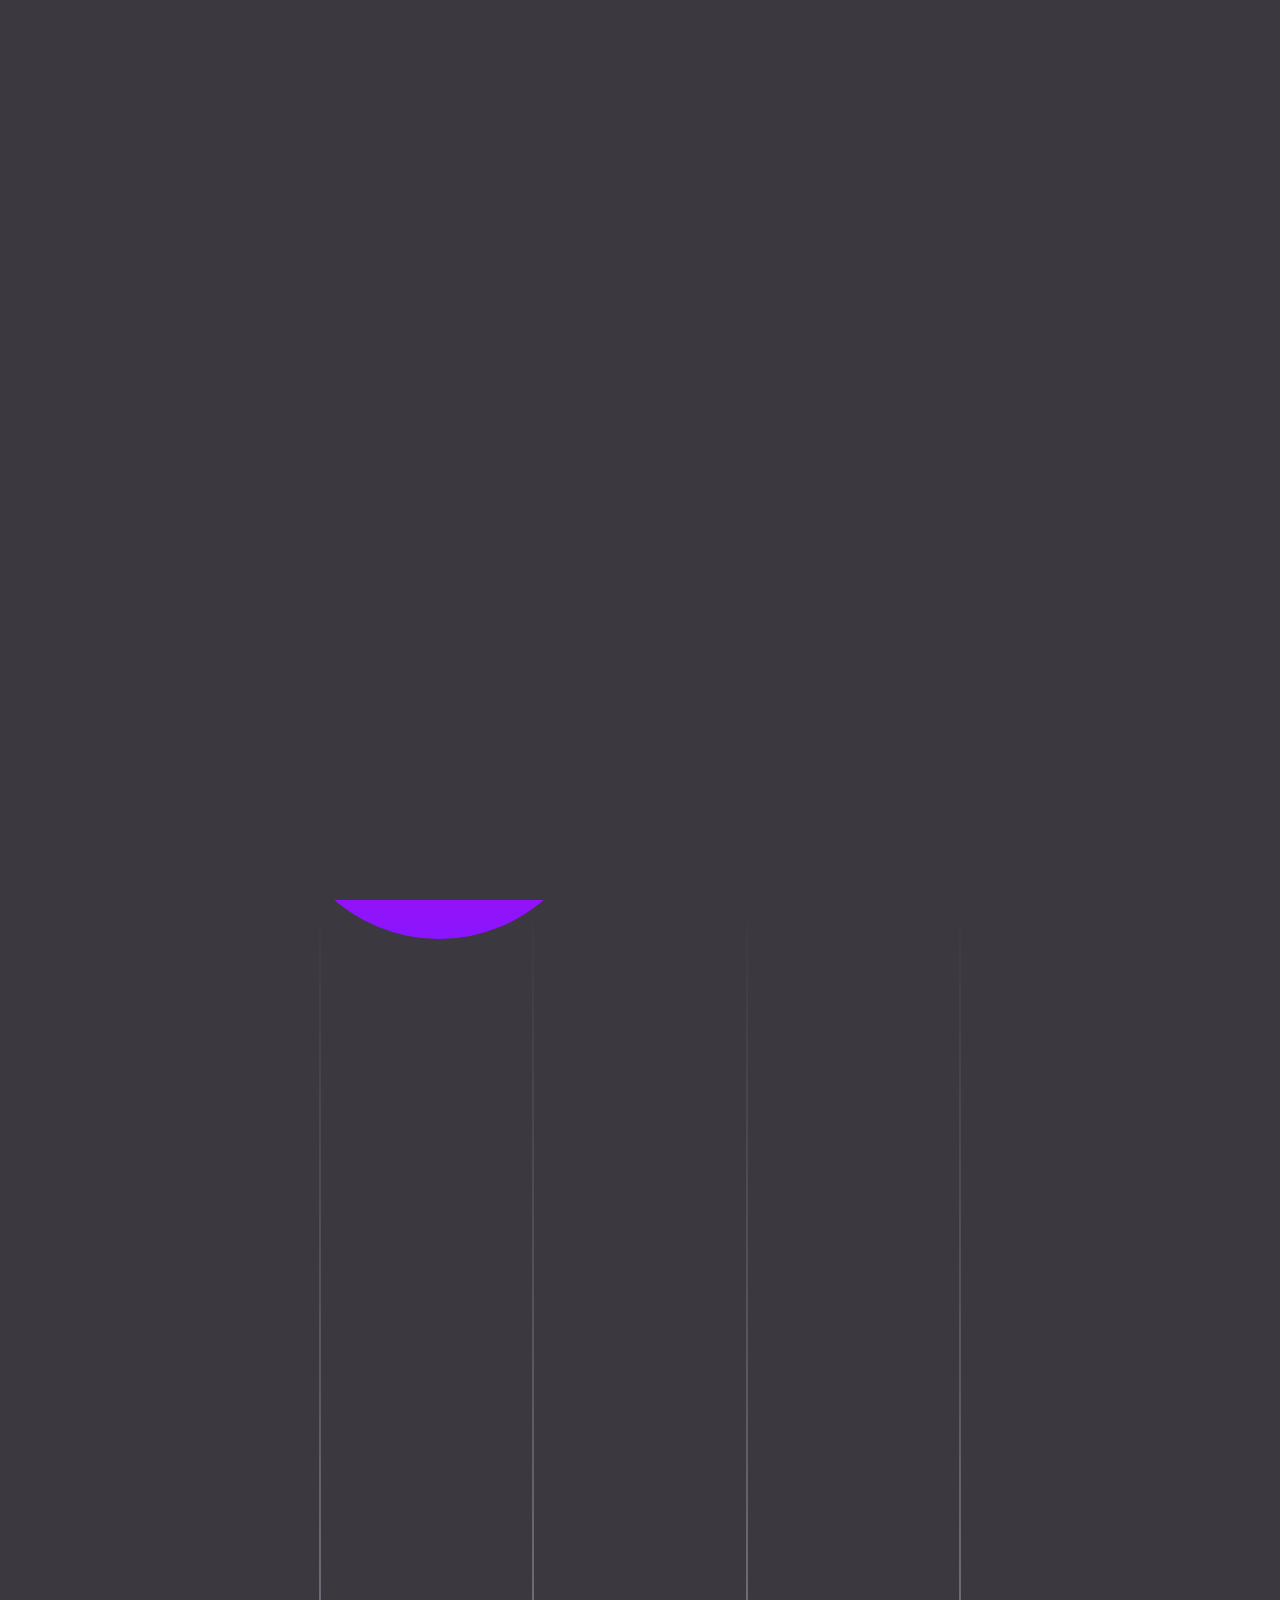
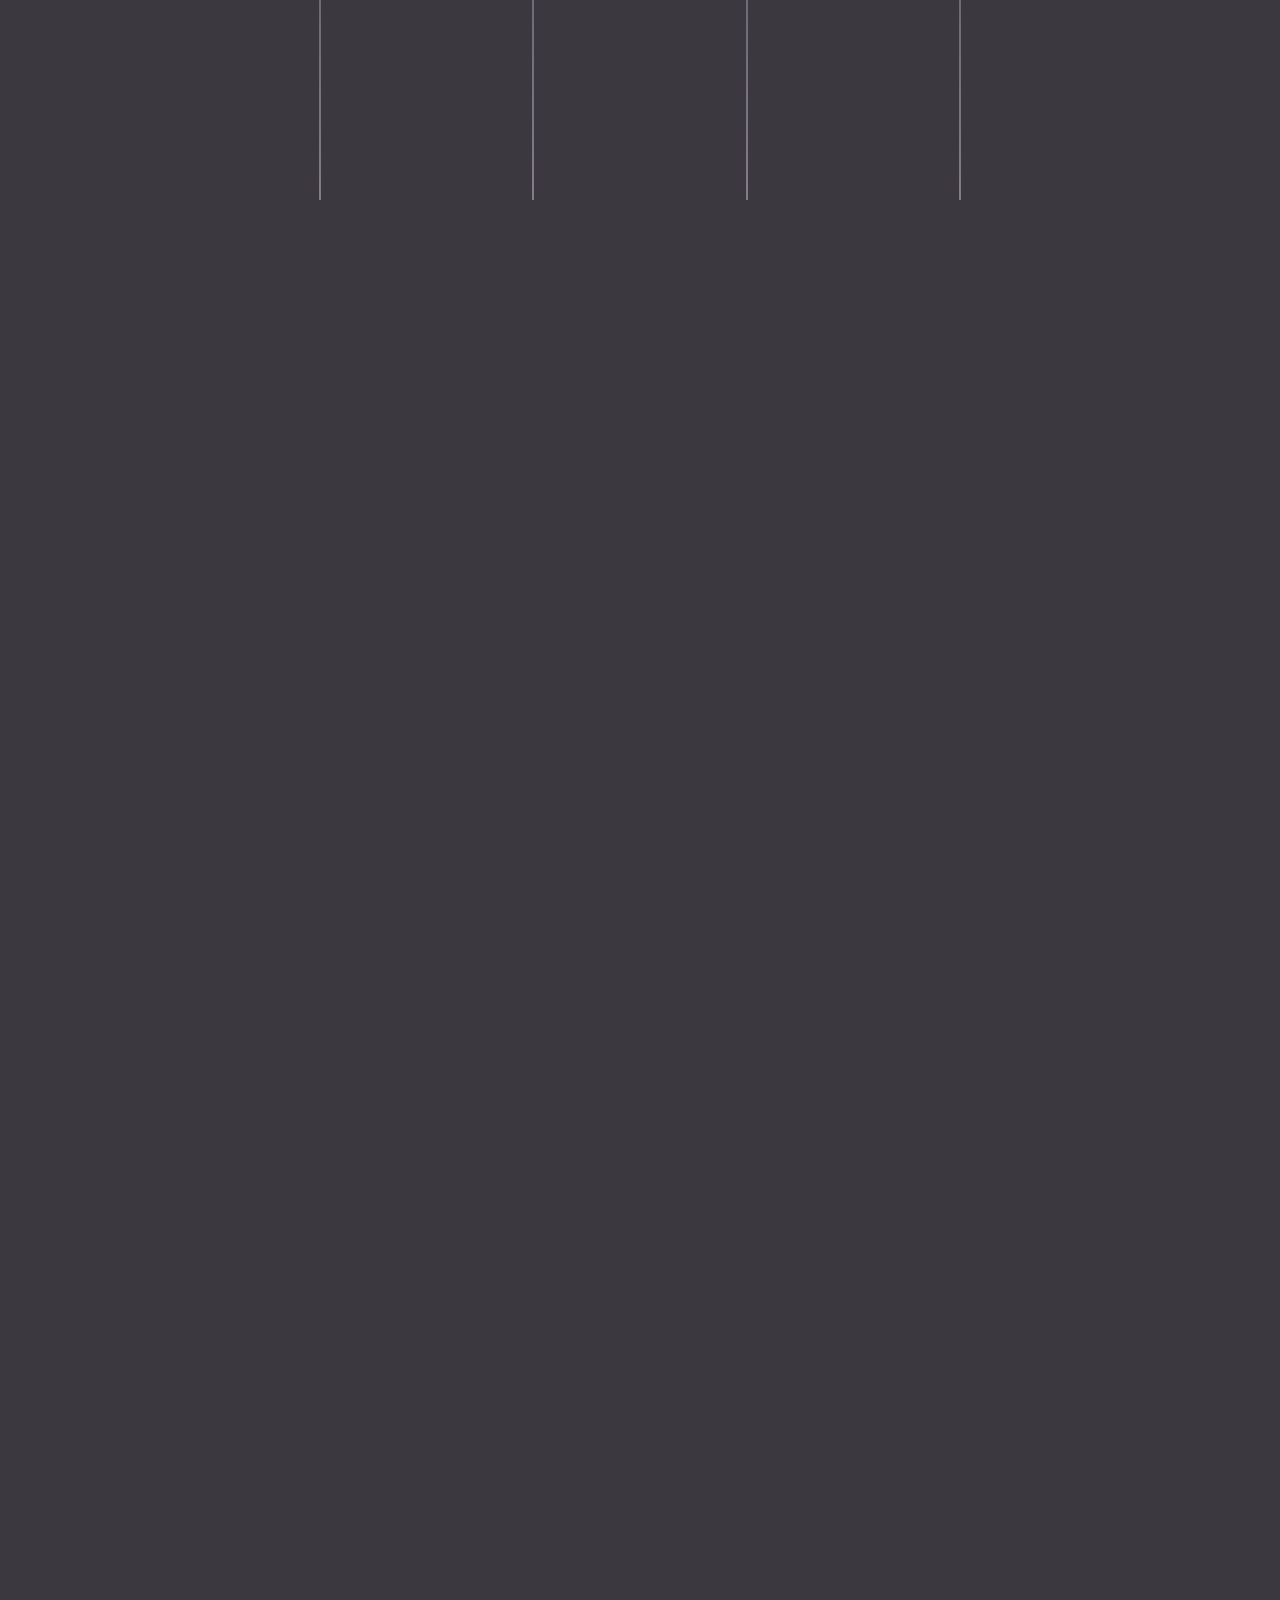
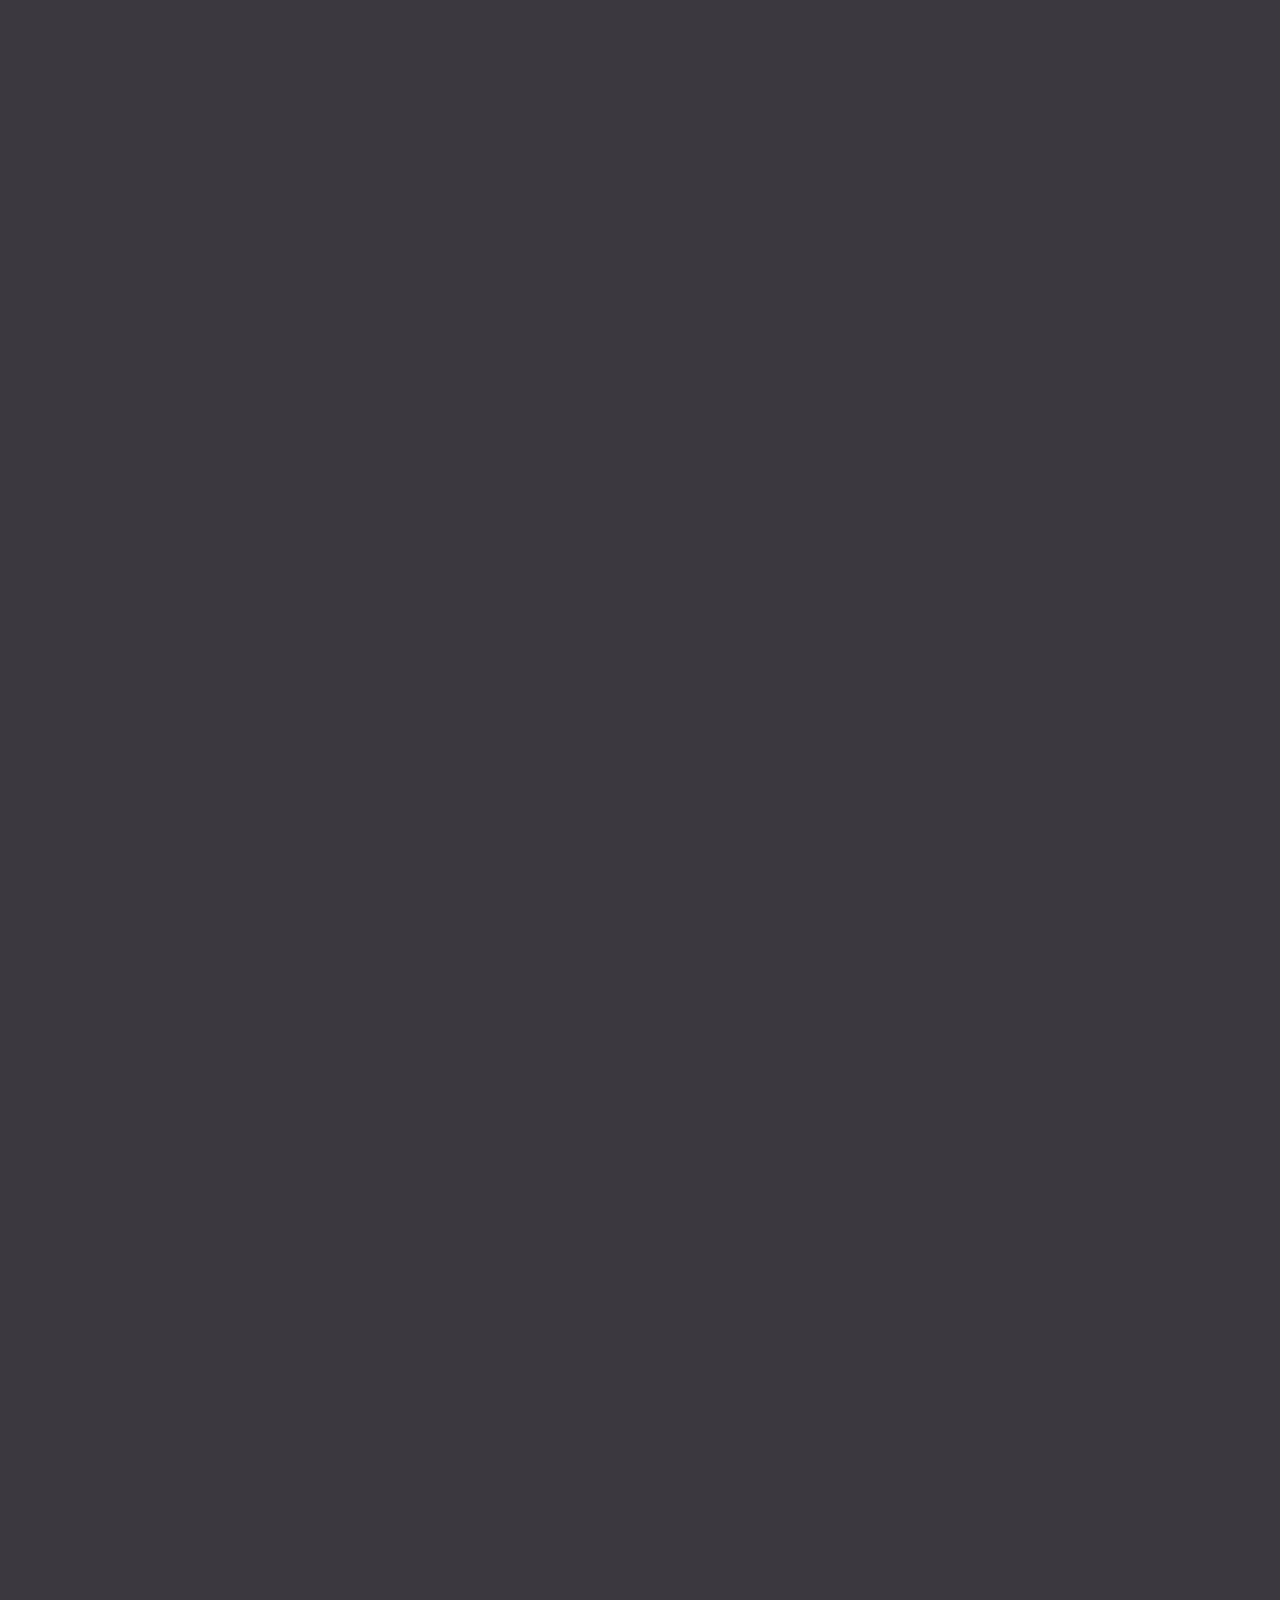
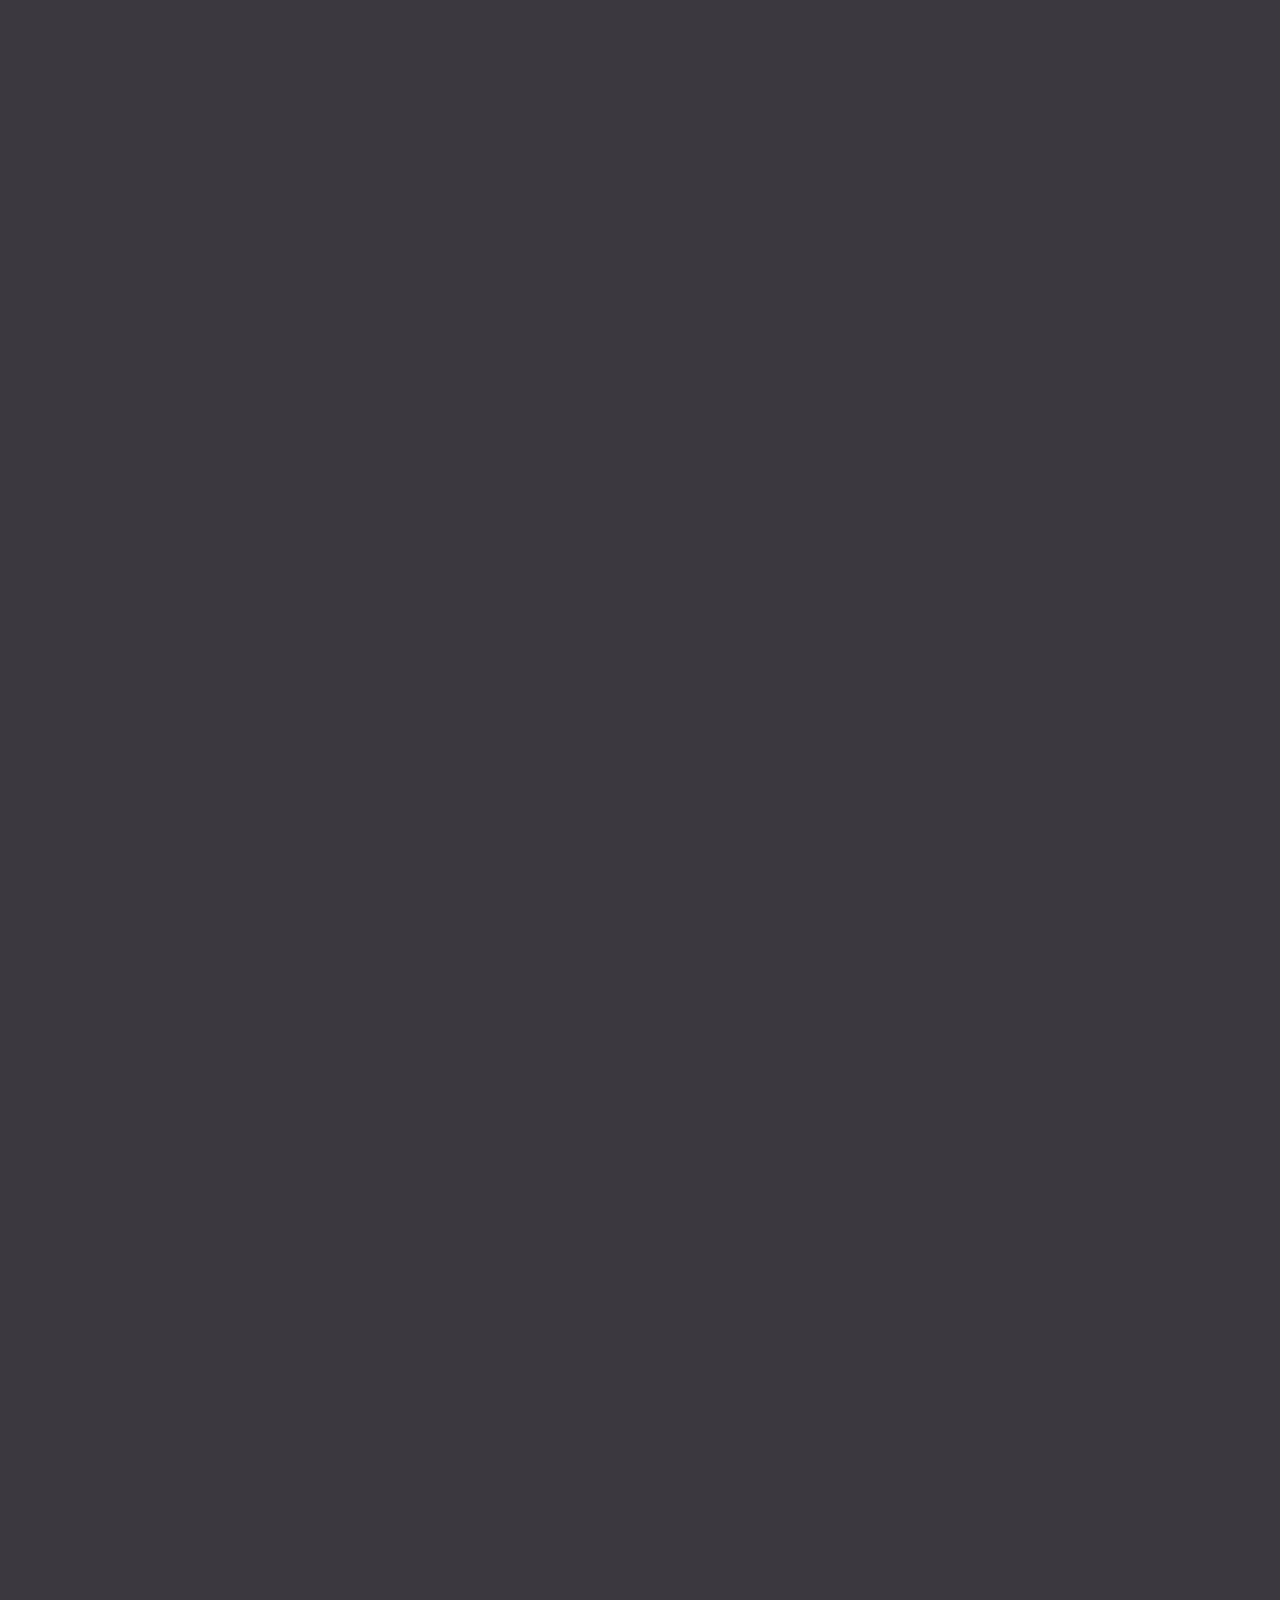
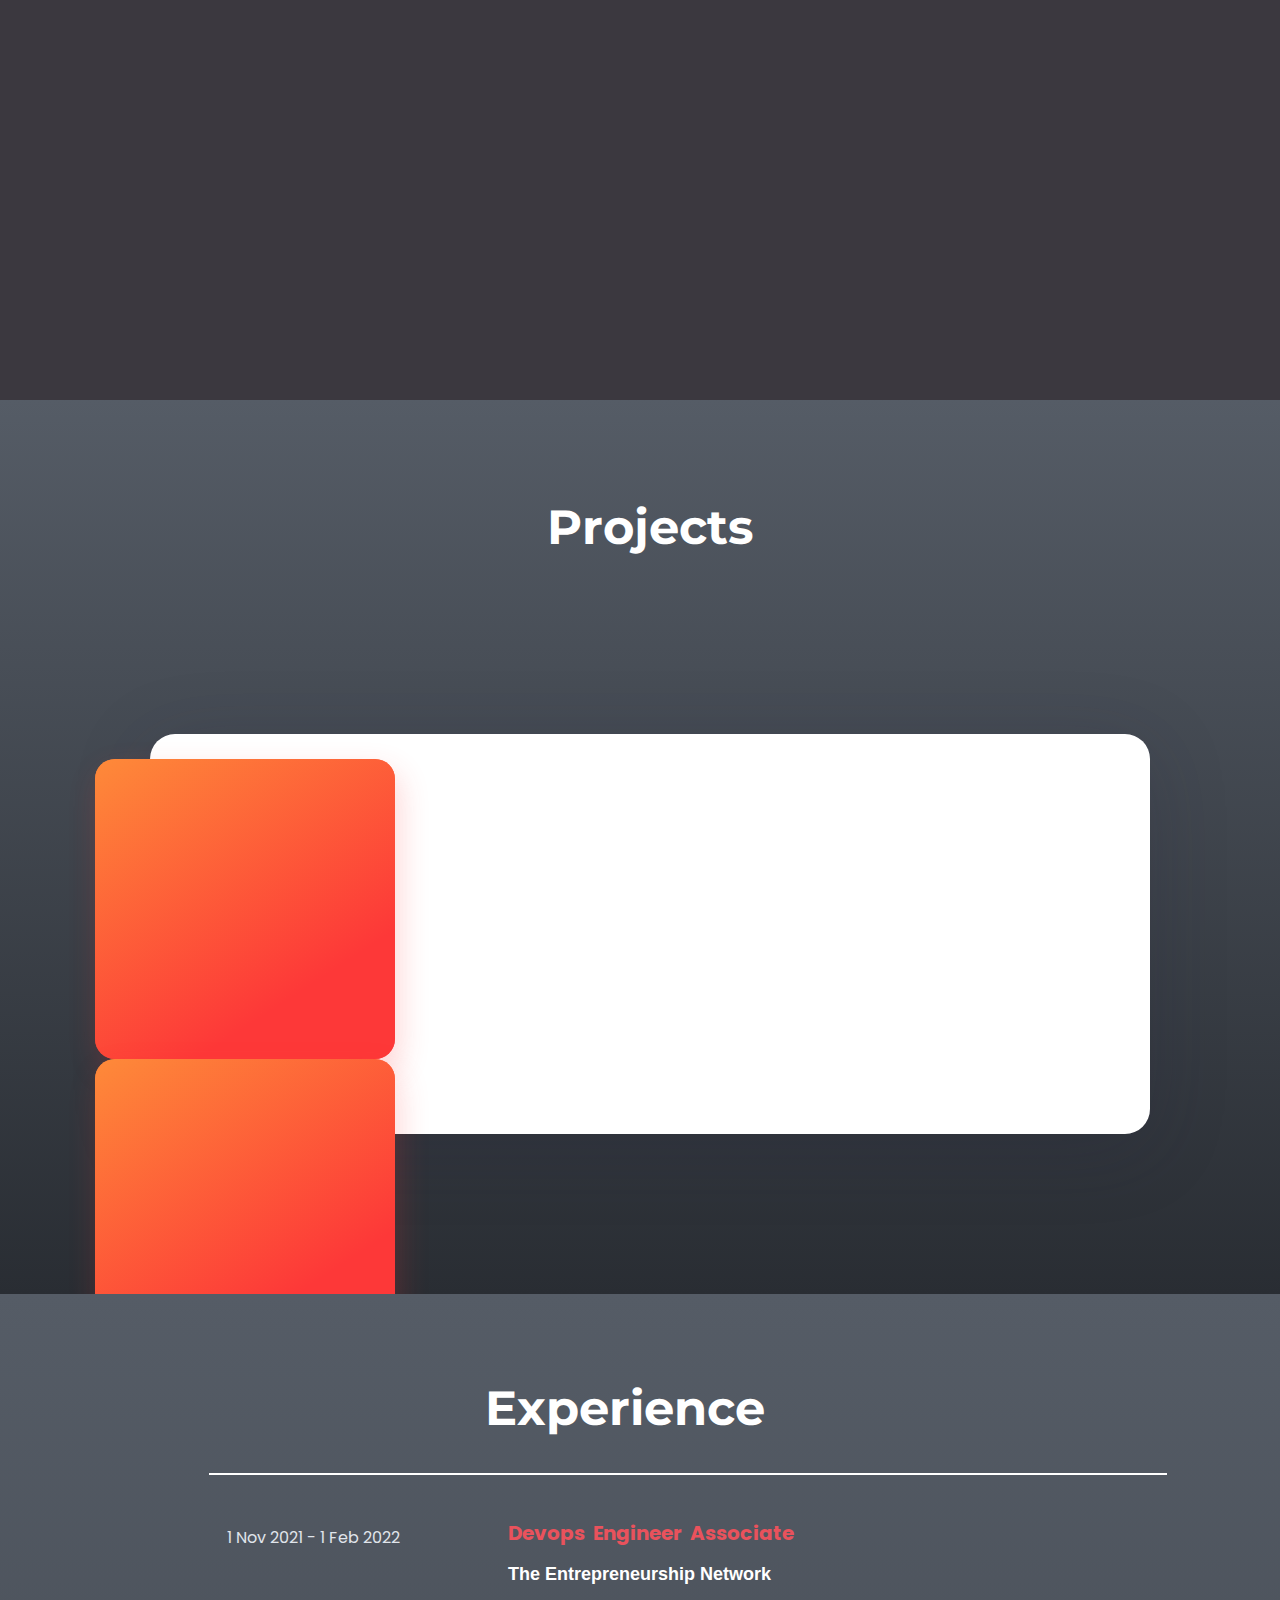
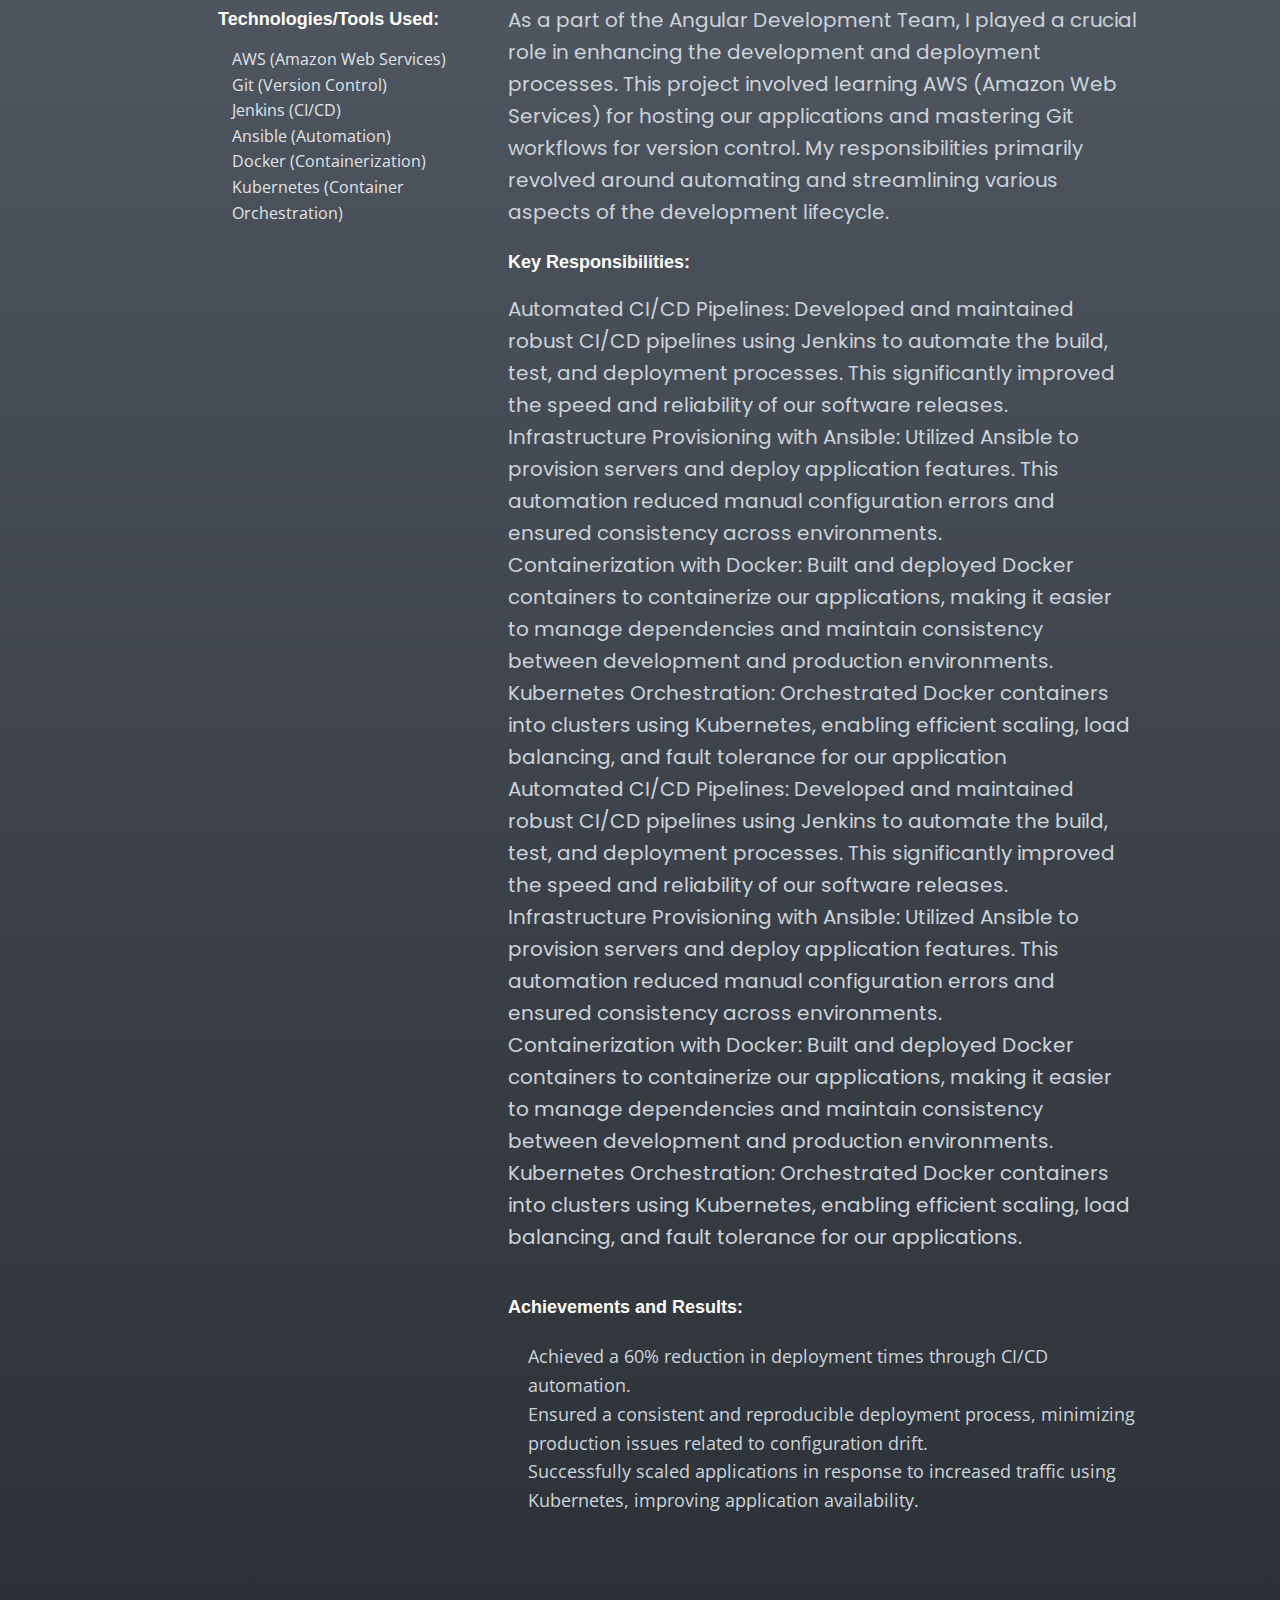
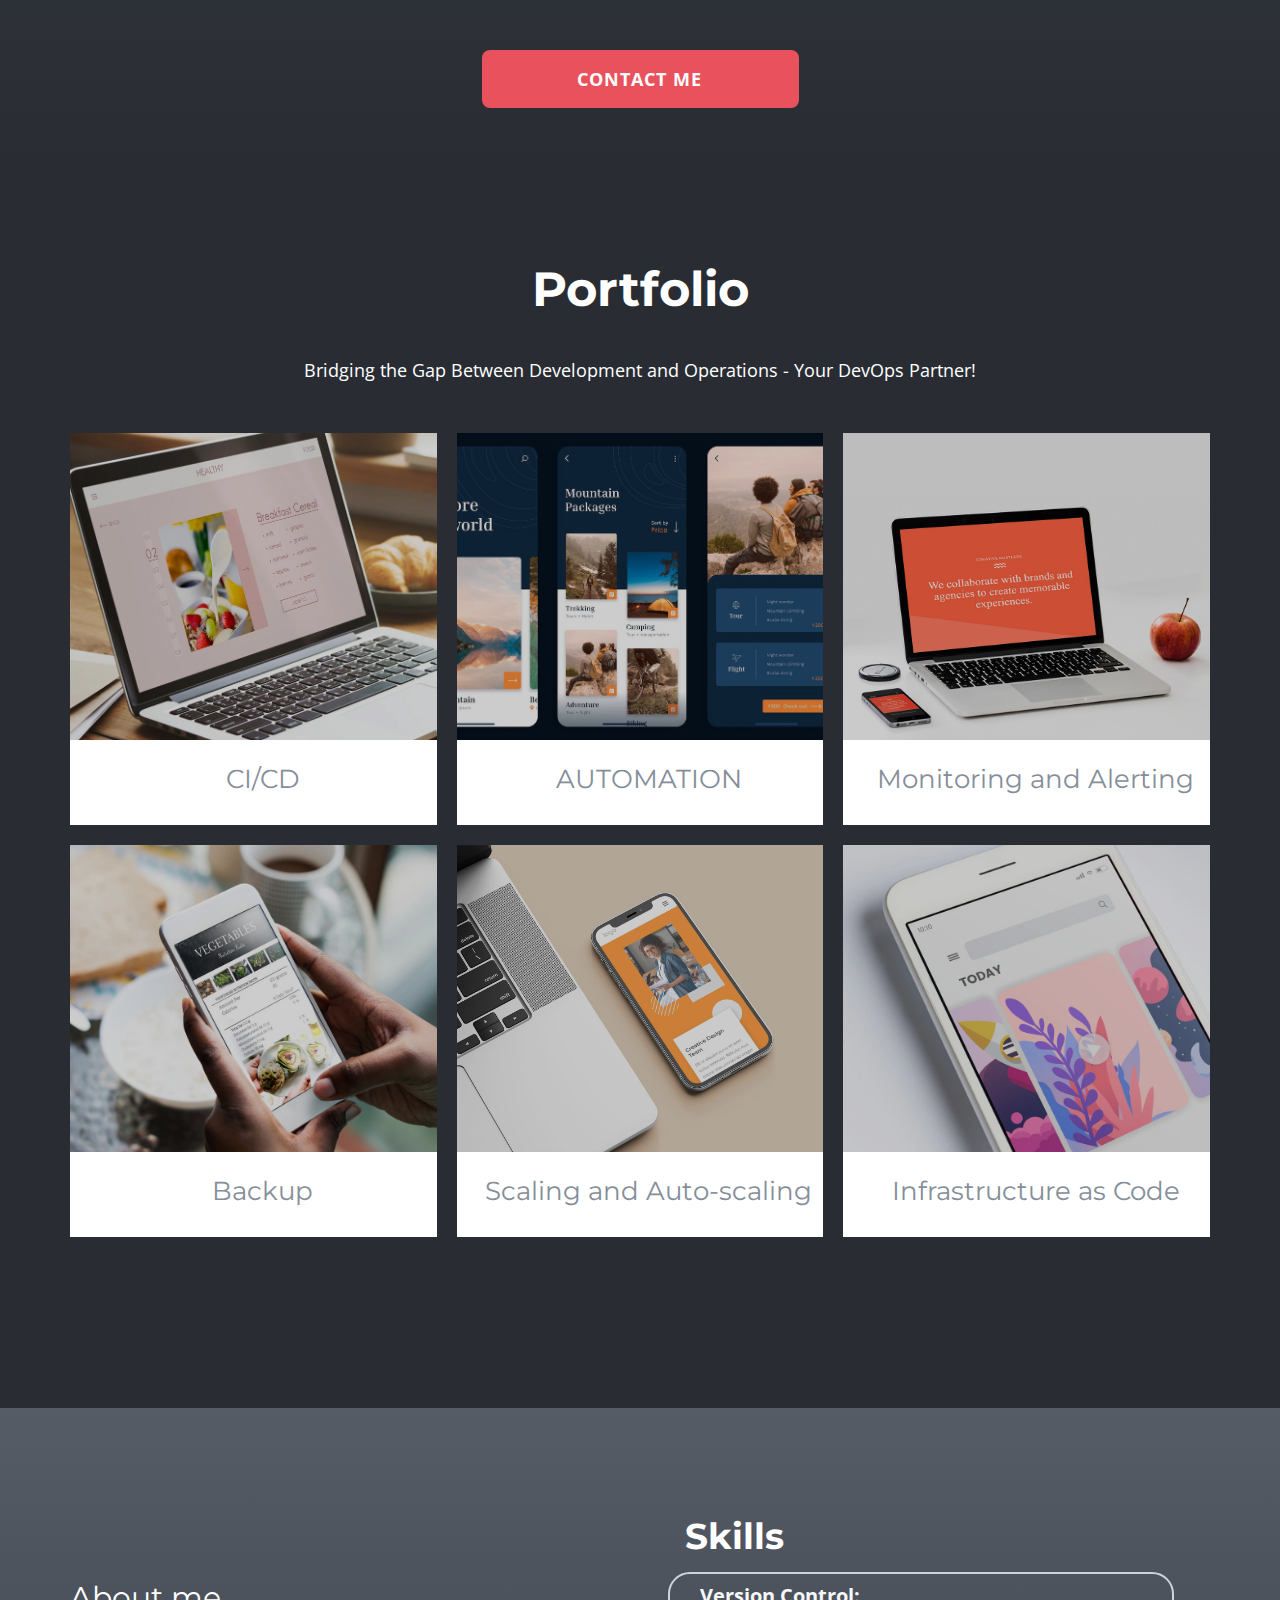
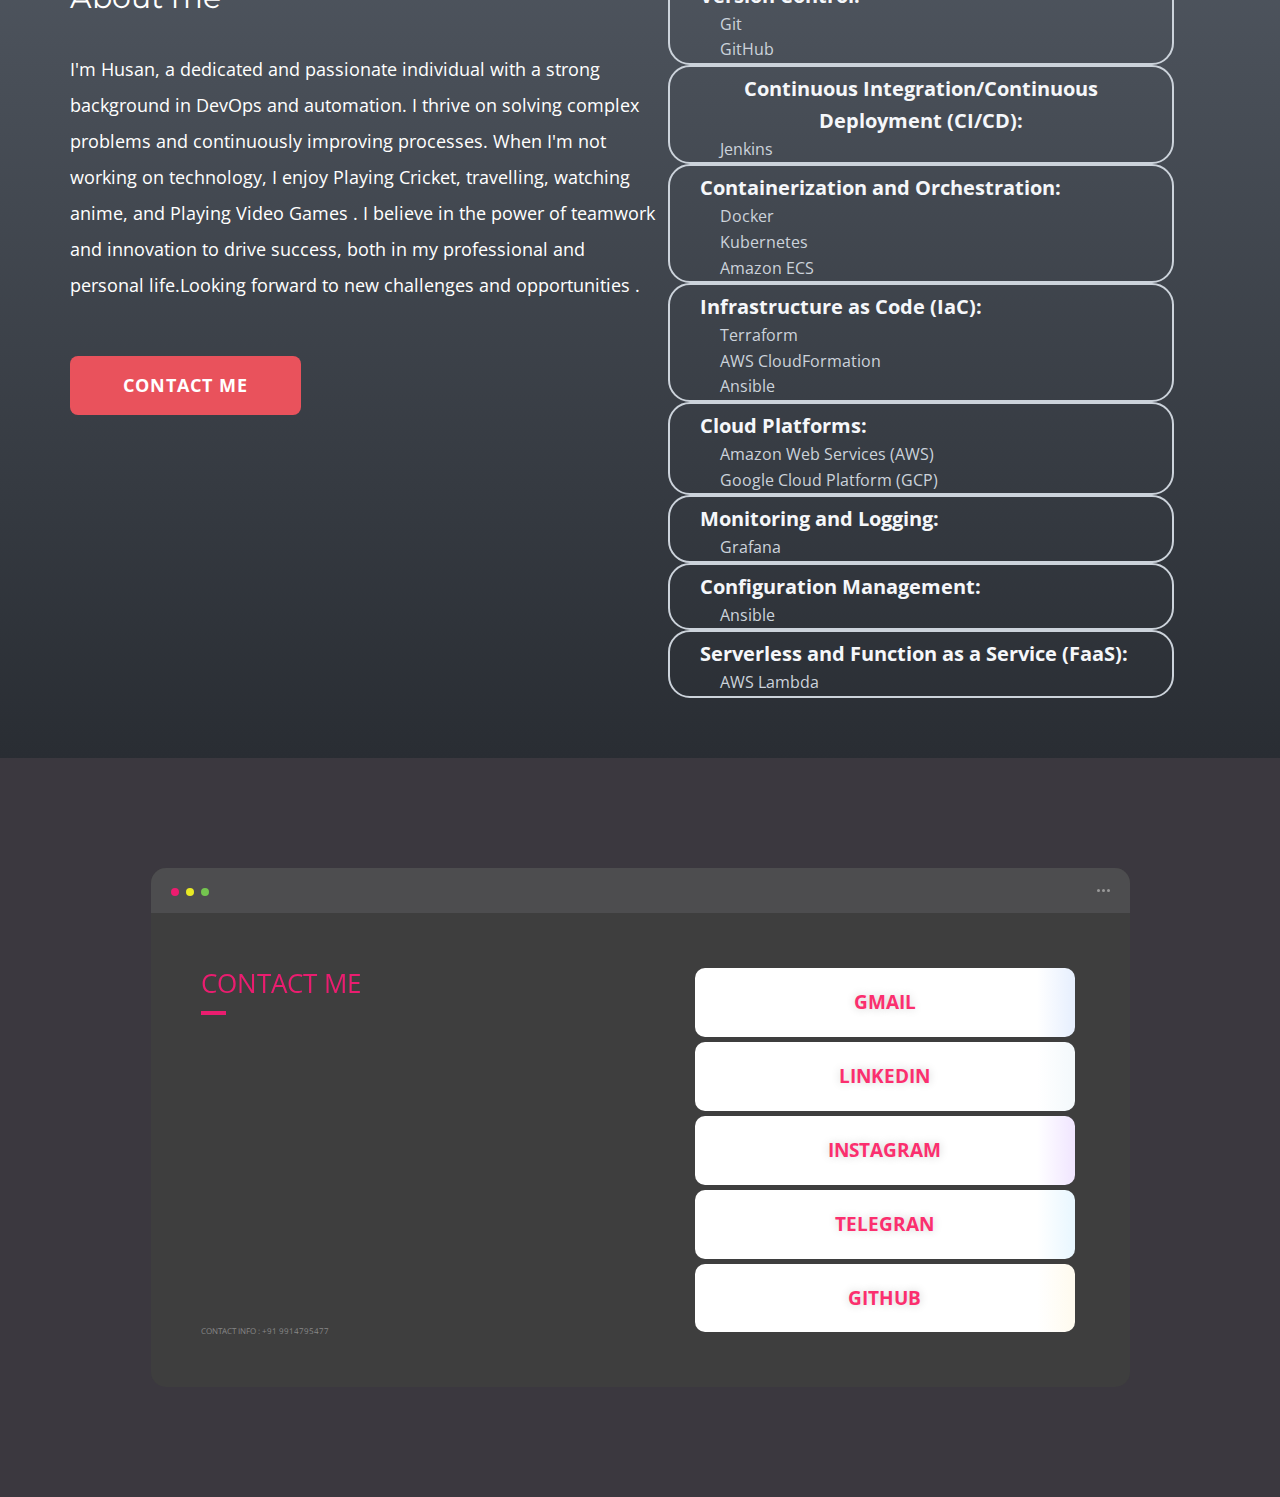
==== commit efbfbb05: "add portfolio . update projects , add some css and images" ====
--- a/Page-1.html
+++ b/Page-1.html
@@ -1,6 +1,5 @@
 <!DOCTYPE html>
 <html style="font-size: 16px;" lang="en">
-
 <head>
   <meta name="viewport" content="width=device-width, initial-scale=1.0">
   <meta charset="utf-8">
@@ -10,6 +9,7 @@
   <title>Portfolio</title>
   <link rel="stylesheet" href="https://cdnjs.cloudflare.com/ajax/libs/meyer-reset/2.0/reset.min.css">
   <link rel="stylesheet" href="./style.css">
+  <link rel='stylesheet' href='https://cdnjs.cloudflare.com/ajax/libs/Swiper/4.3.5/css/swiper.min.css'><link rel="stylesheet" href="./project.css">
   <link rel="stylesheet" href="nicepage.css" media="screen">
   <link rel="stylesheet" href="Page-1.css" media="screen">
   <link rel="stylesheet" href="https://cdnjs.cloudflare.com/ajax/libs/font-awesome/6.4.2/css/all.min.css"
@@ -111,13 +111,12 @@
           <div class="main">
             <div class="main__text-wrapper">
               <h1 class="main__title" style=" opacity: 0;">Transitions & Animations</h1>
-              <h2 style=" opacity: 0;" ">Combined with SVGs</h2>
+              <h2 style=" opacity: 0;" >Combined with SVGs</h2>
               <svg xmlns=" http://www.w3.org/2000/svg" class="dotted-circle" width="352" height="352"
                 overflow="visible">
                 <circle cx="176" cy="176" r="174" fill="none" stroke="#fff" stroke-width="2" stroke-miterlimit="10"
                   stroke-dasharray="12.921,11.9271" />
                 </svg>
-
             </div>
           </div>
         </div>
@@ -179,7 +178,7 @@
                         style="font-weight: 400;">&nbsp;+91
                         9914795477</span>
                     </p>
-                    <a href="Husan_Resume.pdf"
+                    <a href="Husanpreet_Resume.pdf" target="_blank" rel="noopener noreferrer"
                       class="u-active-palette-5-dark-2 u-border-none u-btn u-btn-round u-button-style u-hover-palette-5-dark-2 u-palette-3-base u-radius-8 u-text-active-white u-text-body-alt-color u-text-hover-white u-btn-1">Download cv&nbsp;&nbsp;<span
                         class="u-file-icon u-icon u-text-white u-icon-1"><img src="images/959159-5d3ea7b7.png"
                           alt=""></span>
@@ -200,22 +199,99 @@
           </div>
         </div>
       </section>
-      <section
-        class=" u-align-center-lg u-align-center-md u-align-center-xl u-align-left-sm u-align-left-xs u-clearfix u-gradient u-section-2"
+      <section id="projects" 
+      class="u-align-center-lg u-align-center-md u-align-center-xl u-align-left-sm u-align-left-xs u-clearfix u-gradient u-section-3"
+      id="carousel_3d0a" style="padding-left: 20px ; margin-top: 500px;">
+      <!-- <div class="u-clearfix u-sheet u-sheet-1"> -->
+        <h2 class="u-align-center-xs u-text u-text-body-alt-color u-text-1" >Projects</h2>
+        <div class="showcase">
+          <div class="blog-slider">
+            <div class="blog-slider__wrp swiper-wrapper">
+              <div class="blog-slider__item swiper-slide">
+                <div class="blog-slider__img">
+                  <img src="https://res.cloudinary.com/muhammederdem/image/upload/q_60/v1535759872/kuldar-kalvik-799168-unsplash.webp" alt="">
+                </div>
+                <div class="blog-slider__content">
+                  <div class="blog-slider__title">Two-tier Application
+                    Deployment for Scalability and Fault Tolerance</div>
+                  <span class="blog-slider__code">Tools
+                    :
+                    Github , Docker , jenkins , K8s , Helm , EKS , Route-52</span>
+                  <div class="blog-slider__text">Github sends a
+                    webhook to jenkins . Then Jenkins build CI/CD
+                    pipeline to fetch code from github to Built and deploy
+                    Orchestrated Docker container cluster using Kubernetes</div>
+                  <!-- <a href="#" class="blog-slider__button">READ MORE</a> -->
+                </div>
+              </div>
+              <div class="blog-slider__item swiper-slide">
+                <div class="blog-slider__img">
+                  <img src="https://res.cloudinary.com/muhammederdem/image/upload/q_60/v1535759871/jason-leung-798979-unsplash.webp" alt="">
+                </div>
+                <div class="blog-slider__content">
+                  <div class="blog-slider__title">Project: Serverless
+                    Deployment on AWS with Fargate and RDS</div>
+                  <span class="blog-slider__code">Tools
+                    :
+                    AWS, Fargate , RDS</span>
+                  <div class="blog-slider__text">Github sends a
+                    webhook to jenkins . Then Jenkins build CI/CD
+                    pipeline to fetch code from github to Built and deploy
+                    Orchestrated Docker container cluster using Kubernetes</div>
+                  <!-- <a href="#" class="blog-slider__button">READ MORE</a> -->
+                </div>
+              </div>
+              
+              <div class="blog-slider__item swiper-slide">
+                <div class="blog-slider__img">
+                  <img src="https://res.cloudinary.com/muhammederdem/image/upload/q_60/v1535759871/alessandro-capuzzi-799180-unsplash.webp" alt="">
+                </div>
+                <div class="blog-slider__content">
+                  <div class="blog-slider__title">Deploy
+                    end to end
+                    Django project on AWS</div>
+                  <span class="blog-slider__code">Tools
+                    :
+                    ​Github,Jenkins,Docker,K8s</span>
+                  <div class="blog-slider__text">Github sends a
+                webhook to jenkins . Then Jenkins build CI/CD
+                pipeline to fetch code from github to Built and deploy
+                Orchestrated Docker container cluster using Kubernetes</div>
+                  <!-- <a href="#" class="blog-slider__button">READ MORE</a> -->
+                </div>
+              </div>
+              
+              <div class="blog-slider__item swiper-slide">
+                <div class="blog-slider__img">
+                  <img src="https://res.cloudinary.com/muhammederdem/image/upload/q_60/v1535759871/alessandro-capuzzi-799180-unsplash.webp" alt="">
+                </div>
+                <div class="blog-slider__content">
+                  <div class="blog-slider__title">Multilevel Kubernetes clusters ETCD Backup and Restore</div>
+                  <span class="blog-slider__code">Tools
+                    :
+                    ​K8s , Servers(Ubuntu) </span>
+                  <div class="blog-slider__text">Take backups and restore backups on different clusters with different ETCD (Stacked and External ETCD) </div>
+                  <!-- <a href="#" class="blog-slider__button">READ MORE</a> -->
+                </div>
+              </div>
+              
+            </div>
+            <div class="blog-slider__pagination"></div>
+          </div>
+        </div>
+      </section>
+
+      <section class=" u-align-center-lg u-align-center-md u-align-center-xl u-align-left-sm u-align-left-xs u-clearfix u-gradient u-section-2"
         id="experience"
-        style="margin-top: 500px ;">
+        style="margin-top: 0px ;">
         <div class="u-clearfix u-sheet u-sheet-1">
-          <h2 class="u-text u-text-body-alt-color u-text-1" data-animation-name="customAnimationIn"
-            data-animation-duration="1500" data-animation-delay="0">Experience</h2>
+          <h2 class="u-text u-text-body-alt-color u-text-1" >Experience</h2>
           <div class="u-expanded-width-sm u-expanded-width-xs u-list u-list-1">
             <div class="u-repeater u-repeater-1">
               <div class="u-align-left u-container-style u-list-item u-repeater-item">
                 <div class="u-container-layout u-similar-container u-container-layout-1">
-                  <div class="u-border-2 u-border-white u-expanded-width u-line u-line-horizontal u-line-1"
-                    data-animation-name="customAnimationIn" data-animation-duration="1500" data-animation-delay="250">
-                  </div>
-                  <div class="custom-expanded u-container-style u-group u-shape-rectangle u-group-1"
-                    data-animation-name="customAnimationIn" data-animation-duration="1500" data-animation-delay="750">
+                  <div class="u-border-2 u-border-white u-expanded-width u-line u-line-horizontal u-line-1"></div>
+                  <div class="custom-expanded u-container-style u-group u-shape-rectangle u-group-1">
                     <div class="u-container-layout u-container-layout-2">
                       <h5 class="u-custom-font u-text u-text-palette-3-base u-text-2">Devops&nbsp; Engineer&nbsp;
                         Associate
@@ -232,9 +308,7 @@
                         revolved
                         around automating and streamlining various aspects of the development lifecycle.</p>
                       <div
-                        class="u-align-left-sm u-align-left-xs u-container-style u-expanded-width u-group u-shape-rectangle u-group-2"
-                        data-animation-name="customAnimationIn" data-animation-duration="100"
-                        data-animation-delay="750">
+                        class="u-align-left-sm u-align-left-xs u-container-style u-expanded-width u-group u-shape-rectangle u-group-2">
                         <div class="u-container-layout u-container-layout-3">
                           <h1
                             class="u-active-none u-btn u-button-style u-hover-none u-none u-text-body-alt-color u-btn-2">
@@ -245,7 +319,7 @@
                             deployment processes. This significantly improved the speed and reliability of our software
                             releases.<br>Infrastructure Provisioning with Ansible: Utilized Ansible to provision servers
                             and
-                            deploy application features. This automation reduced manual configuration errors and ensured
+                            deploy application features. This  automation reduced manual configuration errors and ensured
                             consistency across environments.<br>Containerization with Docker: Built and deployed Docker
                             containers to containerize our applications, making it easier to manage dependencies and
                             maintain consistency between development and production environments.<br>Kubernetes
@@ -286,7 +360,7 @@
                   <div class="u-container-style u-group u-group-3">
                     <div class="u-container-layout u-container-layout-4">
                       <p class="u-custom-font u-text u-text-palette-5-light-2 u-text-6"
-                        data-animation-name="customAnimationIn" data-animation-duration="1750"> &nbsp;1 Nov 2021 - 1 Feb
+                        > &nbsp;1 Nov 2021 - 1 Feb
                         2022&nbsp;</p>
                       <h1
                         class="test-heading u-active-none u-btn u-button-style u-hover-none u-none u-text-body-alt-color u-btn-4">
@@ -311,338 +385,65 @@
               </div>
             </div>
           </div>
-          <a href="mailto:Husanpreetsingh9914@gmail.com"
-            class="u-active-white u-border-none u-btn u-btn-round u-button-style u-hover-white u-palette-3-base u-radius-8 u-text-active-grey-80 u-text-body-alt-color u-text-hover-grey-80 u-btn-5"
-            data-animation-name="customAnimationIn" data-animation-duration="1750" data-animation-delay="750">contact me
+          <a href="#carousel_0bbc"
+            class="u-active-white u-border-none u-btn u-btn-round u-button-style u-hover-white u-palette-3-base u-radius-8 u-text-active-grey-80 u-text-body-alt-color u-text-hover-grey-80 u-btn-5">contact me
           </a>
         </div>
       </section>
-      <section id="projects"
-        class="u-align-center-lg u-align-center-md u-align-center-xl u-align-left-sm u-align-left-xs u-clearfix u-gradient u-section-3"
-        id="carousel_3d0a" style="padding-left: 20px ;">
-        <!-- <div class="u-clearfix u-sheet u-sheet-1"> -->
-        <h2 class="u-align-center-xs u-text u-text-body-alt-color u-text-1" data-animation-name="customAnimationIn"
-          data-animation-duration="1500" data-animation-delay="0">Projects</h2>
-        <!-- <div class="u-expanded-width-md u-expanded-width-sm u-expanded-width-xs u-list u-list-1">
-        </div> -->
-        <ul class="list-no-style">
-          <li>
-            <div class="u-align-left u-container-style u-list-item u-repeater-item"></div>
-            <div class="u-border-2 u-border-white u-expanded-width u-line u-line-horizontal u-line-1"
-              data-animation-name="customAnimationIn" data-animation-duration="1500" data-animation-delay="250">
-            </div>
-
-
-            <div class="grid-container">
-              <div class="left-block">
-                <div class="u-container-style u-expanded-width-xs u-group u-shape-rectangle u-group-1"
-                  data-animation-name="customAnimationIn" data-animation-duration="1500" data-animation-delay="750">
-                  <div class="u-container-layout u-container-layout-2">
-                    <div
-                      class="u-carousel u-expanded-width-xs u-gallery u-layout-carousel u-lightbox u-no-transition u-show-text-none u-gallery-1"
-                      data-interval="5000" data-u-ride="carousel" id="carousel-3b51">
-
-                      <div class="u-carousel-inner u-gallery-inner" role="listbox">
-                        <div class="u-active u-carousel-item u-gallery-item u-carousel-item-1">
-                          <div class="u-back-slide">
-                            <img class="u-back-image u-expanded" src="images/90fc53c9.svg">
-                          </div>
-                          <div class="u-over-slide u-over-slide-1"></div>
-                        </div>
-                        <div class="u-carousel-item u-gallery-item u-carousel-item-2">
-                          <div class="u-back-slide">
-                            <img class="u-back-image u-expanded" src="images/90fc53c9.svg">
-                          </div>
-                          <div class="u-over-slide u-over-slide-2"></div>
-                        </div>
-                      </div>
-                    </div>
-                  </div>
-                </div>
-
-
-              </div>
-              <div class="right-block">
-                <div class="u-container-style u-expanded-width-xs u-group u-shape-rectangle u-group-2"
-                  data-animation-name="customAnimationIn" data-animation-duration="1500" data-animation-delay="750">
-                  <div class="u-container-layout u-valign-bottom-lg u-valign-bottom-xl u-container-layout-3">
-                    <h5 class="u-custom-font u-text u-text-default u-text-palette-4-base u-text-2"> Two-tier Application Deployment for Scalability and Fault Tolerance</h5>
-                    <a href="https://nicepage.com/website-builder"
-                      class="u-active-none u-btn u-button-style u-hover-none u-none u-text-body-alt-color u-btn-1">Tools
-                      :
-                     Github , Docker , jenkins , K8s , Helm , EKS , Route-52</a>
-                    <p class="u-align-center-xs u-custom-font u-text u-text-palette-5-light-1 u-text-3">
-                      Github sends a
-                      webhook to jenkins . Then Jenkins build CI/CD
-                      pipeline to fetch code from github to Built and deploy
-                      Orchestrated Docker container cluster using Kubernetes </p>
-                    <a href="https://nicepage.com/ru/c/galereya-html-shablony"
-                      class="u-border-2 u-border-black u-btn u-button-style u-hover-black u-none u-text-black u-text-hover-white u-btn-2">Learn
-                      More</a>
-                  </div>
-                </div>
-
-
-
-              </div>
-            </div>
-            <li>
-              <div class="u-align-left u-container-style u-list-item u-repeater-item"></div>
-              <div class="u-border-2 u-border-white u-expanded-width u-line u-line-horizontal u-line-1"
-                data-animation-name="customAnimationIn" data-animation-duration="1500" data-animation-delay="250">
-              </div>
-  
-  
-              <div class="grid-container">
-                <div class="left-block">
-                  <div class="u-container-style u-expanded-width-xs u-group u-shape-rectangle u-group-1"
-                    data-animation-name="customAnimationIn" data-animation-duration="1500" data-animation-delay="750">
-                    <div class="u-container-layout u-container-layout-2">
-                      <div
-                        class="u-carousel u-expanded-width-xs u-gallery u-layout-carousel u-lightbox u-no-transition u-show-text-none u-gallery-1"
-                        data-interval="5000" data-u-ride="carousel" id="carousel-3b51">
-  
-                        <div class="u-carousel-inner u-gallery-inner" role="listbox">
-                          <div class="u-active u-carousel-item u-gallery-item u-carousel-item-1">
-                            <div class="u-back-slide">
-                              <img class="u-back-image u-expanded" src="images/90fc53c9.svg">
-                            </div>
-                            <div class="u-over-slide u-over-slide-1"></div>
-                          </div>
-                          <div class="u-carousel-item u-gallery-item u-carousel-item-2">
-                            <div class="u-back-slide">
-                              <img class="u-back-image u-expanded" src="images/90fc53c9.svg">
-                            </div>
-                            <div class="u-over-slide u-over-slide-2"></div>
-                          </div>
-                        </div>
-                      </div>
-                    </div>
-                  </div>
-  
-  
-                </div>
-                <div class="right-block">
-                  <div class="u-container-style u-expanded-width-xs u-group u-shape-rectangle u-group-2"
-                    data-animation-name="customAnimationIn" data-animation-duration="1500" data-animation-delay="750">
-                    <div class="u-container-layout u-valign-bottom-lg u-valign-bottom-xl u-container-layout-3">
-                      <h5 class="u-custom-font u-text u-text-default u-text-palette-4-base u-text-2"> Project: Serverless Deployment on AWS with Fargate and RDS</h5>
-                      <a href="https://nicepage.com/website-builder"
-                        class="u-active-none u-btn u-button-style u-hover-none u-none u-text-body-alt-color u-btn-1">Tools
-                        :
-                        AWS,  Fargate , RDS</a>
-                      <p class="u-align-center-xs u-custom-font u-text u-text-palette-5-light-1 u-text-3">
-                        Github sends a
-                        webhook to jenkins . Then Jenkins build CI/CD
-                        pipeline to fetch code from github to Built and deploy
-                        Orchestrated Docker container cluster using Kubernetes </p>
-                      <a href="https://nicepage.com/ru/c/galereya-html-shablony"
-                        class="u-border-2 u-border-black u-btn u-button-style u-hover-black u-none u-text-black u-text-hover-white u-btn-2">Learn
-                        More</a>
-                    </div>
-                  </div>
-  
-  
-  
-                </div>
-              </div>
-              <li>
-                <div class="u-align-left u-container-style u-list-item u-repeater-item"></div>
-                <div class="u-border-2 u-border-white u-expanded-width u-line u-line-horizontal u-line-1"
-                  data-animation-name="customAnimationIn" data-animation-duration="1500" data-animation-delay="250">
-                </div>
-    
-    
-                <div class="grid-container">
-                  <div class="left-block">
-                    <div class="u-container-style u-expanded-width-xs u-group u-shape-rectangle u-group-1"
-                      data-animation-name="customAnimationIn" data-animation-duration="1500" data-animation-delay="750">
-                      <div class="u-container-layout u-container-layout-2">
-                        <div
-                          class="u-carousel u-expanded-width-xs u-gallery u-layout-carousel u-lightbox u-no-transition u-show-text-none u-gallery-1"
-                          data-interval="5000" data-u-ride="carousel" id="carousel-3b51">
-    
-                          <div class="u-carousel-inner u-gallery-inner" role="listbox">
-                            <div class="u-active u-carousel-item u-gallery-item u-carousel-item-1">
-                              <div class="u-back-slide">
-                                <img class="u-back-image u-expanded" src="images/90fc53c9.svg">
-                              </div>
-                              <div class="u-over-slide u-over-slide-1"></div>
-                            </div>
-                            <div class="u-carousel-item u-gallery-item u-carousel-item-2">
-                              <div class="u-back-slide">
-                                <img class="u-back-image u-expanded" src="images/90fc53c9.svg">
-                              </div>
-                              <div class="u-over-slide u-over-slide-2"></div>
-                            </div>
-                          </div>
-                        </div>
-                      </div>
-                    </div>
-    
-    
-                  </div>
-                  <div class="right-block">
-                    <div class="u-container-style u-expanded-width-xs u-group u-shape-rectangle u-group-2"
-                      data-animation-name="customAnimationIn" data-animation-duration="1500" data-animation-delay="750">
-                      <div class="u-container-layout u-valign-bottom-lg u-valign-bottom-xl u-container-layout-3">
-                        <h5 class="u-custom-font u-text u-text-default u-text-palette-4-base u-text-2"> Project: Serverless Deployment on AWS with Fargate and RDS</h5>
-                        <a href="https://nicepage.com/website-builder"
-                          class="u-active-none u-btn u-button-style u-hover-none u-none u-text-body-alt-color u-btn-1">Tools
-                          :
-                          AWS,  Fargate , RDS</a>
-                        <p class="u-align-center-xs u-custom-font u-text u-text-palette-5-light-1 u-text-3">
-                          Github sends a
-                          webhook to jenkins . Then Jenkins build CI/CD
-                          pipeline to fetch code from github to Built and deploy
-                          Orchestrated Docker container cluster using Kubernetes </p>
-                        <a href="https://nicepage.com/ru/c/galereya-html-shablony"
-                          class="u-border-2 u-border-black u-btn u-button-style u-hover-black u-none u-text-black u-text-hover-white u-btn-2">Learn
-                          More</a>
-                      </div>
-                    </div>
-    
-    
-    
-                  </div>
-                </div>
-          </li>
-          <li>
-            <div class="u-align-left u-container-style u-list-item u-repeater-item"></div>
-            <div class="u-border-2 u-border-white u-expanded-width u-line u-line-horizontal u-line-1"
-              data-animation-name="customAnimationIn" data-animation-duration="1500" data-animation-delay="250">
-            </div>
-
-
-            <div class="grid-container">
-              <div class="left-block">
-                <div class="u-container-style u-expanded-width-xs u-group u-shape-rectangle u-group-1"
-                  data-animation-name="customAnimationIn" data-animation-duration="1500" data-animation-delay="750">
-                  <div class="u-container-layout u-container-layout-2">
-                    <div
-                      class="u-carousel u-expanded-width-xs u-gallery u-layout-carousel u-lightbox u-no-transition u-show-text-none u-gallery-1"
-                      data-interval="5000" data-u-ride="carousel" id="carousel-3b51">
-
-                      <div class="u-carousel-inner u-gallery-inner" role="listbox">
-                        <div class="u-active u-carousel-item u-gallery-item u-carousel-item-1">
-                          <div class="u-back-slide">
-                            <img class="u-back-image u-expanded" src="images/90fc53c9.svg">
-                          </div>
-                          <div class="u-over-slide u-over-slide-1"></div>
-                        </div>
-                        <div class="u-carousel-item u-gallery-item u-carousel-item-2">
-                          <div class="u-back-slide">
-                            <img class="u-back-image u-expanded" src="images/90fc53c9.svg">
-                          </div>
-                          <div class="u-over-slide u-over-slide-2"></div>
-                        </div>
-                      </div>
-                    </div>
-                  </div>
-                </div>
-
-
-              </div>
-              <div class="right-block">
-                <div class="u-container-style u-expanded-width-xs u-group u-shape-rectangle u-group-2"
-                  data-animation-name="customAnimationIn" data-animation-duration="1500" data-animation-delay="750">
-                  <div class="u-container-layout u-valign-bottom-lg u-valign-bottom-xl u-container-layout-3">
-                    <h5 class="u-custom-font u-text u-text-default u-text-palette-4-base u-text-2"> Deploy
-                      end to end
-                      Django project on AWS</h5>
-                    <a href="https://nicepage.com/website-builder"
-                      class="u-active-none u-btn u-button-style u-hover-none u-none u-text-body-alt-color u-btn-1">Tools
-                      :
-                      ​Github,Jenkins,Docker,K8s</a>
-                    <p class="u-align-center-xs u-custom-font u-text u-text-palette-5-light-1 u-text-3">
-                      Github sends a
-                      webhook to jenkins . Then Jenkins build CI/CD
-                      pipeline to fetch code from github to Built and deploy
-                      Orchestrated Docker container cluster using Kubernetes </p>
-                    <a href="https://nicepage.com/ru/c/galereya-html-shablony"
-                      class="u-border-2 u-border-black u-btn u-button-style u-hover-black u-none u-text-black u-text-hover-white u-btn-2">Learn
-                      More</a>
-                  </div>
-                </div>
-              </div>
-            </div>
-          </li>
-        </ul>
-
-
-        <a href="mailto:Husanpreetsingh9914@gmail.com"
-          class="u-active-white u-border-none u-btn u-btn-round u-button-style u-hover-white u-palette-3-base u-radius-8 u-text-active-grey-80 u-text-body-alt-color u-text-hover-grey-80 u-btn-9"
-          data-animation-name="customAnimationIn" data-animation-duration="1750" data-animation-delay="750">contact me
-        </a>
-        <!-- </div> -->
-      </section>
+
       <section id="Portfolio" class="u-align-center u-clearfix u-container-align-center u-palette-5-dark-3 u-section-4"
-        id="carousel_902e" style="padding-top: 20px ;">
+        id="carousel_902e" style="padding-top: 20px ;" >
         <div class="u-clearfix u-sheet u-sheet-1">
-          <h2 class="u-align-center u-text u-text-1" data-animation-name="customAnimationIn"
-            data-animation-duration="1500" data-animation-delay="750"> Portfolio</h2>
-          <p class="u-align-center u-text u-text-2" data-animation-name="customAnimationIn"
-            data-animation-duration="1250" data-animation-delay="750"> Bridging the Gap Between Development and
+          <h2 class="u-align-center u-text u-text-1"> Portfolio</h2>
+          <p class="u-align-center u-text u-text-2" > Bridging the Gap Between Development and
             Operations - Your DevOps Partner!</p>
           <div class="u-expanded-width u-list u-list-1">
             <div class="u-repeater u-repeater-1">
-              <div class="u-align-center u-container-style u-list-item u-repeater-item u-white u-list-item-1" src=""
-                data-animation-name="customAnimationIn" data-animation-duration="1750" data-animation-delay="500">
+              <div class="u-align-center u-container-style u-list-item u-repeater-item u-white u-list-item-1" src="">
                 <div class="u-container-layout u-similar-container u-container-layout-1">
                   <img class="u-expanded-width u-image u-image-1" src="images/jhjh688.jpg" data-image-width="759"
                     data-image-height="759">
-                  <h5 class="u-align-center u-text u-text-palette-5-dark-1 u-text-3"
-                    data-animation-name="customAnimationIn" data-animation-duration="1750" data-animation-delay="500">
+                  <h5 class="u-align-center u-text u-text-palette-5-dark-1 u-text-3">
                     CI/CD</h5>
                 </div>
               </div>
-              <div class="u-align-center u-container-style u-list-item u-repeater-item u-white u-list-item-2" src=""
-                data-animation-name="customAnimationIn" data-animation-duration="1750" data-animation-delay="500">
+              <div class="u-align-center u-container-style u-list-item u-repeater-item u-white u-list-item-2" src="">
                 <div class="u-container-layout u-similar-container u-container-layout-2">
                   <img class="u-expanded-width u-image u-image-2" src="images/g4.jpg" data-image-width="759"
                     data-image-height="759">
-                  <h5 class="u-align-center u-text u-text-palette-5-dark-1 u-text-4"
-                    data-animation-name="customAnimationIn" data-animation-duration="1750" data-animation-delay="500">
+                  <h5 class="u-align-center u-text u-text-palette-5-dark-1 u-text-4">
                     AUTOMATION</h5>
                 </div>
               </div>
-              <div class="u-align-center u-container-style u-list-item u-repeater-item u-white u-list-item-3" src=""
-                data-animation-name="customAnimationIn" data-animation-duration="1750" data-animation-delay="500">
+              <div class="u-align-center u-container-style u-list-item u-repeater-item u-white u-list-item-3" src="">
                 <div class="u-container-layout u-similar-container u-container-layout-3">
                   <img class="u-expanded-width u-image u-image-3" src="images/gfgggggggggg.jpg" data-image-width="1000"
                     data-image-height="914">
-                  <h5 class="u-align-center u-text u-text-palette-5-dark-1 u-text-5"
-                    data-animation-name="customAnimationIn" data-animation-duration="1750" data-animation-delay="500">
+                  <h5 class="u-align-center u-text u-text-palette-5-dark-1 u-text-5">
                     Monitoring and Alerting</h5>
                 </div>
               </div>
-              <div class="u-align-center u-container-style u-list-item u-repeater-item u-white u-list-item-4" src=""
-                data-animation-name="customAnimationIn" data-animation-duration="1750" data-animation-delay="500">
+              <div class="u-align-center u-container-style u-list-item u-repeater-item u-white u-list-item-4" src="">
                 <div class="u-container-layout u-similar-container u-container-layout-4">
                   <img class="u-expanded-width u-image u-image-4" src="images/fgfg.jpg" data-image-width="898"
                     data-image-height="898">
-                  <h5 class="u-align-center u-text u-text-palette-5-dark-1 u-text-6"
-                    data-animation-name="customAnimationIn" data-animation-duration="1750" data-animation-delay="500">
+                  <h5 class="u-align-center u-text u-text-palette-5-dark-1 u-text-6">
                     Backup</h5>
                 </div>
               </div>
-              <div class="u-align-center u-container-style u-list-item u-repeater-item u-white u-list-item-5" src=""
-                data-animation-name="customAnimationIn" data-animation-duration="1750" data-animation-delay="500">
+              <div class="u-align-center u-container-style u-list-item u-repeater-item u-white u-list-item-5" src="">
                 <div class="u-container-layout u-similar-container u-container-layout-5">
                   <img class="u-expanded-width u-image u-image-5" src="images/PSD_01.jpg" data-image-width="1355"
                     data-image-height="1080">
-                  <h5 class="u-align-center u-text u-text-palette-5-dark-1 u-text-7"
-                    data-animation-name="customAnimationIn" data-animation-duration="1750" data-animation-delay="500">
+                  <h5 class="u-align-center u-text u-text-palette-5-dark-1 u-text-7">
                     Scaling and Auto-scaling</h5>
                 </div>
               </div>
-              <div class="u-align-center u-container-style u-list-item u-repeater-item u-white u-list-item-6" src=""
-                data-animation-name="customAnimationIn" data-animation-duration="1750" data-animation-delay="500">
+              <div class="u-align-center u-container-style u-list-item u-repeater-item u-white u-list-item-6" src="">
                 <div class="u-container-layout u-similar-container u-container-layout-6">
                   <img class="u-expanded-width u-image u-image-6" src="images/fff.jpg" data-image-width="898"
                     data-image-height="898">
-                  <h5 class="u-align-center u-text u-text-palette-5-dark-1 u-text-8"
-                    data-animation-name="customAnimationIn" data-animation-duration="1750" data-animation-delay="500">
+                  <h5 class="u-align-center u-text u-text-palette-5-dark-1 u-text-8">
                     Infrastructure as Code</h5>
                 </div>
               </div>
@@ -656,11 +457,11 @@
             <div class="u-container-layout u-valign-bottom-xs u-valign-middle-xl u-container-layout-1">
               <h3
                 class="u-align-center-md u-align-center-sm u-align-left-lg u-align-left-xl u-text u-text-body-alt-color u-text-1"
-                data-animation-name="customAnimationIn" data-animation-duration="1750" data-animation-delay="0"> About
+                > About
                 me
               </h3>
               <p class="u-align-left-lg u-align-left-md u-align-left-sm u-align-left-xl u-text u-text-body-alt-color u-text-2"
-                data-animation-name="customAnimationIn" data-animation-duration="1500" data-animation-delay="500"> I'm
+                > I'm
                 Husan, a dedicated and passionate individual with a strong background in DevOps and automation. I thrive
                 on
                 solving complex problems and continuously improving processes. When I'm not working on technology, I
@@ -670,10 +471,8 @@
                 Games . I believe in the power of teamwork and innovation to drive success, both in my professional and
                 personal life.Looking forward to new challenges and opportunities .<br>
               </p>
-              <a href="mailto:Husanpreetsingh9914@gmail.com"
-                class="u-active-white u-align-left u-border-none u-btn u-btn-round u-button-style u-hover-white u-palette-3-base u-radius-8 u-text-active-grey-80 u-text-body-alt-color u-text-hover-grey-80 u-btn-1"
-                data-animation-name="customAnimationIn" data-animation-duration="1750"
-                data-animation-delay="750">contact
+              <a href="#carousel_0bbc"
+                class="u-active-white u-align-left u-border-none u-btn u-btn-round u-button-style u-hover-white u-palette-3-base u-radius-8 u-text-active-grey-80 u-text-body-alt-color u-text-hover-grey-80 u-btn-1">contact
                 me
               </a>
             </div>
@@ -824,10 +623,10 @@
                     <div class="centerer">
                       <div class="links-button">
                         <a class="btn btn-1" href="mailto:Husanpreetsingh9914@gmail.com">Gmail</a>
-                        <a class="btn btn-4" href="">Linkedin</a>
-                        <a class="btn btn-5" href="">Instagram</a>
-                        <a class="btn btn-2" href="">Telegran</a>
-                        <a class="btn btn-3" href="">Github</a>
+                        <a class="btn btn-4" href="https://www.linkedin.com/in/husanpreet-singh-/">Linkedin</a>
+                        <a class="btn btn-5" href="https://www.instagram.com/husanbajwa991/">Instagram</a>
+                        <a class="btn btn-2" href="https://t.me/HusanpreetBajwa/">Telegran</a>
+                        <a class="btn btn-3" href="https://github.com/Husanbajwa/">Github</a>
                       </div>
                     </div>
                   </div>
@@ -839,9 +638,10 @@
       </section>
     </section>
   </div>
-  <script src="animation.js">
-
-  </script>
+  <script src="animation.js"></script>
+  <script src='https://cdnjs.cloudflare.com/ajax/libs/jquery/3.3.1/jquery.min.js'></script>
+<script src='https://cdnjs.cloudflare.com/ajax/libs/Swiper/4.3.5/js/swiper.min.js'></script><script  src="./project.js"></script>
+
 </body>
 
 </html>--- a/project.css
+++ b/project.css
@@ -0,0 +1,261 @@
+@import url("https://fonts.googleapis.com/css?family=Fira+Sans:400,500,600,700,800");
+* {
+  box-sizing: border-box;
+}
+
+.showcase {
+  /* background-color: #FFE53B; */
+  /* background-image: linear-gradient(147deg, #FFE53B 0%, #fd3838 74%); */
+  min-height: 80vh;
+  font-family: "Fira Sans", sans-serif;
+  display: flex;
+}
+
+.blog-slider {
+  width: 95%;
+  position: relative;
+  max-width: 1000px;
+  margin: auto;
+  background: #fff;
+  box-shadow: 0px 14px 80px rgba(34, 35, 58, 0.2);
+  padding: 25px;
+  border-radius: 25px;
+  height: 400px;
+  transition: all 0.3s;
+}
+@media screen and (max-width: 992px) {
+  .blog-slider {
+    max-width: 680px;
+    height: 400px;
+  }
+}
+@media screen and (max-width: 768px) {
+  .blog-slider {
+    min-height: 500px;
+    height: auto;
+    margin: 180px auto;
+  }
+}
+@media screen and (max-height: 500px) and (min-width: 992px) {
+  .blog-slider {
+    height: 350px;
+  }
+}
+.blog-slider__item {
+  display: flex;
+  align-items: center;
+}
+@media screen and (max-width: 768px) {
+  .blog-slider__item {
+    flex-direction: column;
+  }
+}
+.blog-slider__item.swiper-slide-active .blog-slider__img img {
+  opacity: 1;
+  transition-delay: 0.3s;
+}
+.blog-slider__item.swiper-slide-active .blog-slider__content > * {
+  opacity: 1;
+  transform: none;
+}
+.blog-slider__item.swiper-slide-active .blog-slider__content > *:nth-child(1) {
+  transition-delay: 0.3s;
+}
+.blog-slider__item.swiper-slide-active .blog-slider__content > *:nth-child(2) {
+  transition-delay: 0.4s;
+}
+.blog-slider__item.swiper-slide-active .blog-slider__content > *:nth-child(3) {
+  transition-delay: 0.5s;
+}
+.blog-slider__item.swiper-slide-active .blog-slider__content > *:nth-child(4) {
+  transition-delay: 0.6s;
+}
+.blog-slider__item.swiper-slide-active .blog-slider__content > *:nth-child(5) {
+  transition-delay: 0.7s;
+}
+.blog-slider__item.swiper-slide-active .blog-slider__content > *:nth-child(6) {
+  transition-delay: 0.8s;
+}
+.blog-slider__item.swiper-slide-active .blog-slider__content > *:nth-child(7) {
+  transition-delay: 0.9s;
+}
+.blog-slider__item.swiper-slide-active .blog-slider__content > *:nth-child(8) {
+  transition-delay: 1s;
+}
+.blog-slider__item.swiper-slide-active .blog-slider__content > *:nth-child(9) {
+  transition-delay: 1.1s;
+}
+.blog-slider__item.swiper-slide-active .blog-slider__content > *:nth-child(10) {
+  transition-delay: 1.2s;
+}
+.blog-slider__item.swiper-slide-active .blog-slider__content > *:nth-child(11) {
+  transition-delay: 1.3s;
+}
+.blog-slider__item.swiper-slide-active .blog-slider__content > *:nth-child(12) {
+  transition-delay: 1.4s;
+}
+.blog-slider__item.swiper-slide-active .blog-slider__content > *:nth-child(13) {
+  transition-delay: 1.5s;
+}
+.blog-slider__item.swiper-slide-active .blog-slider__content > *:nth-child(14) {
+  transition-delay: 1.6s;
+}
+.blog-slider__item.swiper-slide-active .blog-slider__content > *:nth-child(15) {
+  transition-delay: 1.7s;
+}
+.blog-slider__img {
+  width: 300px;
+  flex-shrink: 0;
+  height: 300px;
+  background-image: linear-gradient(147deg, #fe8a39 0%, #fd3838 74%);
+  box-shadow: 4px 13px 30px 1px rgba(252, 56, 56, 0.2);
+  border-radius: 20px;
+  transform: translateX(-80px);
+}
+.blog-slider__img:after {
+  content: "";
+  position: absolute;
+  top: 0;
+  left: 0;
+  width: 100%;
+  height: 100%;
+  background-image: linear-gradient(147deg, #fe8a39 0%, #fd3838 74%);
+  border-radius: 20px;
+  opacity: 0.8;
+}
+.blog-slider__img img {
+  width: 100%;
+  height: 100%;
+  object-fit: cover;
+  display: block;
+  opacity: 0;
+  border-radius: 20px;
+  transition: all 0.3s;
+}
+@media screen and (max-width: 768px) {
+  .blog-slider__img {
+    transform: translateY(-50%);
+    width: 90%;
+  }
+}
+@media screen and (max-width: 576px) {
+  .blog-slider__img {
+    width: 95%;
+  }
+}
+@media screen and (max-height: 500px) and (min-width: 992px) {
+  .blog-slider__img {
+    height: 270px;
+  }
+}
+.blog-slider__content {
+  padding-right: 25px;
+}
+@media screen and (max-width: 768px) {
+  .blog-slider__content {
+    margin-top: -80px;
+    text-align: center;
+    padding: 0 30px;
+  }
+}
+@media screen and (max-width: 576px) {
+  .blog-slider__content {
+    padding: 0;
+  }
+}
+.blog-slider__content > * {
+  opacity: 0;
+  transform: translateY(25px);
+  transition: all 0.4s;
+}
+.blog-slider__code {
+  color: #7b7992;
+  margin-bottom: 15px;
+  display: block;
+  font-weight: 500;
+}
+.blog-slider__title {
+  font-size: 24px;
+  font-weight: 700;
+  color: #0d0925;
+  margin-bottom: 20px;
+}
+.blog-slider__text {
+  color: #4e4a67;
+  margin-bottom: 30px;
+  line-height: 1.5em;
+}
+.blog-slider__button {
+  display: inline-flex;
+  background-image: linear-gradient(147deg, #fe8a39 0%, #fd3838 74%);
+  padding: 15px 35px;
+  border-radius: 50px;
+  color: #fff;
+  box-shadow: 0px 14px 80px rgba(252, 56, 56, 0.4);
+  text-decoration: none;
+  font-weight: 500;
+  justify-content: center;
+  text-align: center;
+  letter-spacing: 1px;
+}
+@media screen and (max-width: 576px) {
+  .blog-slider__button {
+    width: 100%;
+  }
+}
+.blog-slider .swiper-container-horizontal > .swiper-pagination-bullets, .blog-slider .swiper-pagination-custom, .blog-slider .swiper-pagination-fraction {
+  bottom: 10px;
+  left: 0;
+  width: 100%;
+}
+.blog-slider__pagination {
+  position: absolute;
+  z-index: 21;
+  right: 20px;
+  width: 11px !important;
+  text-align: center;
+  left: auto !important;
+  top: 50%;
+  bottom: auto !important;
+  transform: translateY(-50%);
+}
+@media screen and (max-width: 768px) {
+  .blog-slider__pagination {
+    transform: translateX(-50%);
+    left: 50% !important;
+    top: 205px;
+    width: 100% !important;
+    display: flex;
+    justify-content: center;
+    align-items: center;
+  }
+}
+.blog-slider__pagination.swiper-pagination-bullets .swiper-pagination-bullet {
+  margin: 8px 0;
+}
+@media screen and (max-width: 768px) {
+  .blog-slider__pagination.swiper-pagination-bullets .swiper-pagination-bullet {
+    margin: 0 5px;
+  }
+}
+.blog-slider__pagination .swiper-pagination-bullet {
+  width: 11px;
+  height: 11px;
+  display: block;
+  border-radius: 10px;
+  background: #062744;
+  opacity: 0.2;
+  transition: all 0.3s;
+}
+.blog-slider__pagination .swiper-pagination-bullet-active {
+  opacity: 1;
+  background: #fd3838;
+  height: 30px;
+  box-shadow: 0px 0px 20px rgba(252, 56, 56, 0.3);
+}
+@media screen and (max-width: 768px) {
+  .blog-slider__pagination .swiper-pagination-bullet-active {
+    height: 11px;
+    width: 30px;
+  }
+}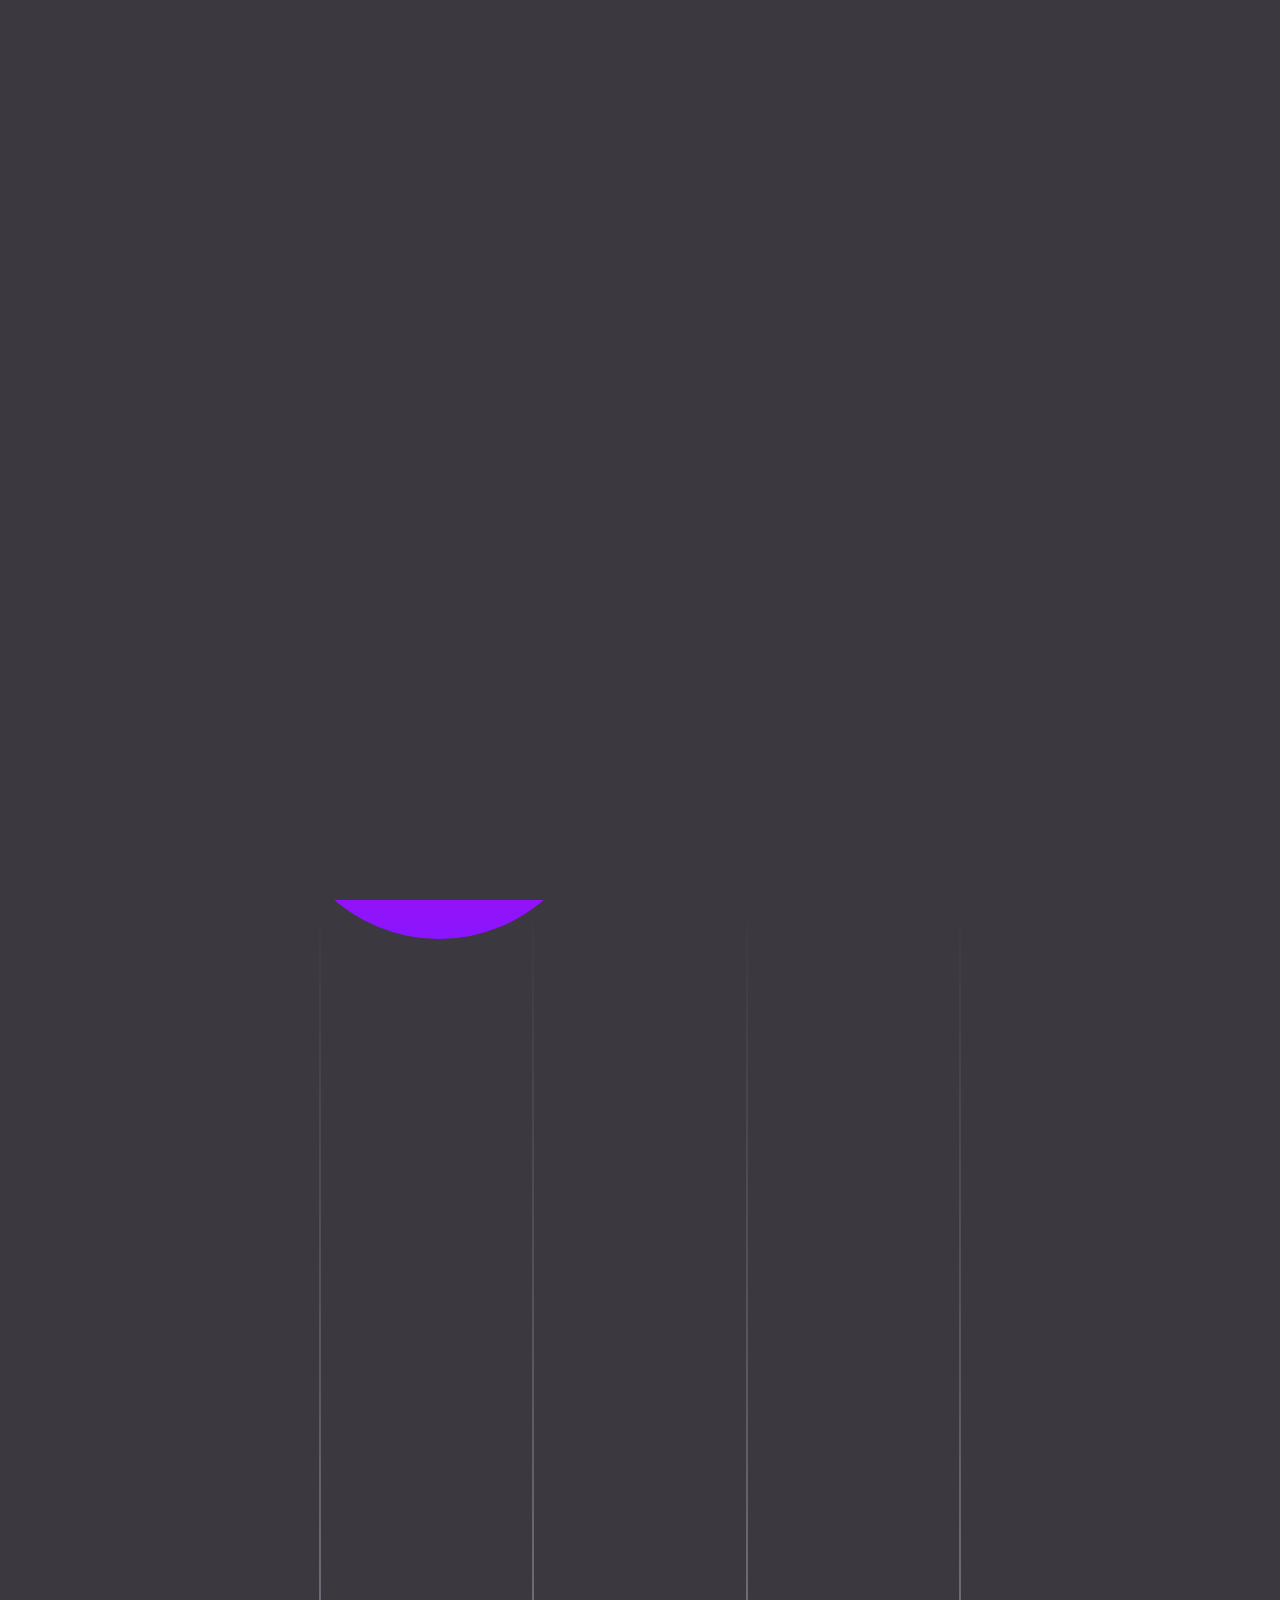
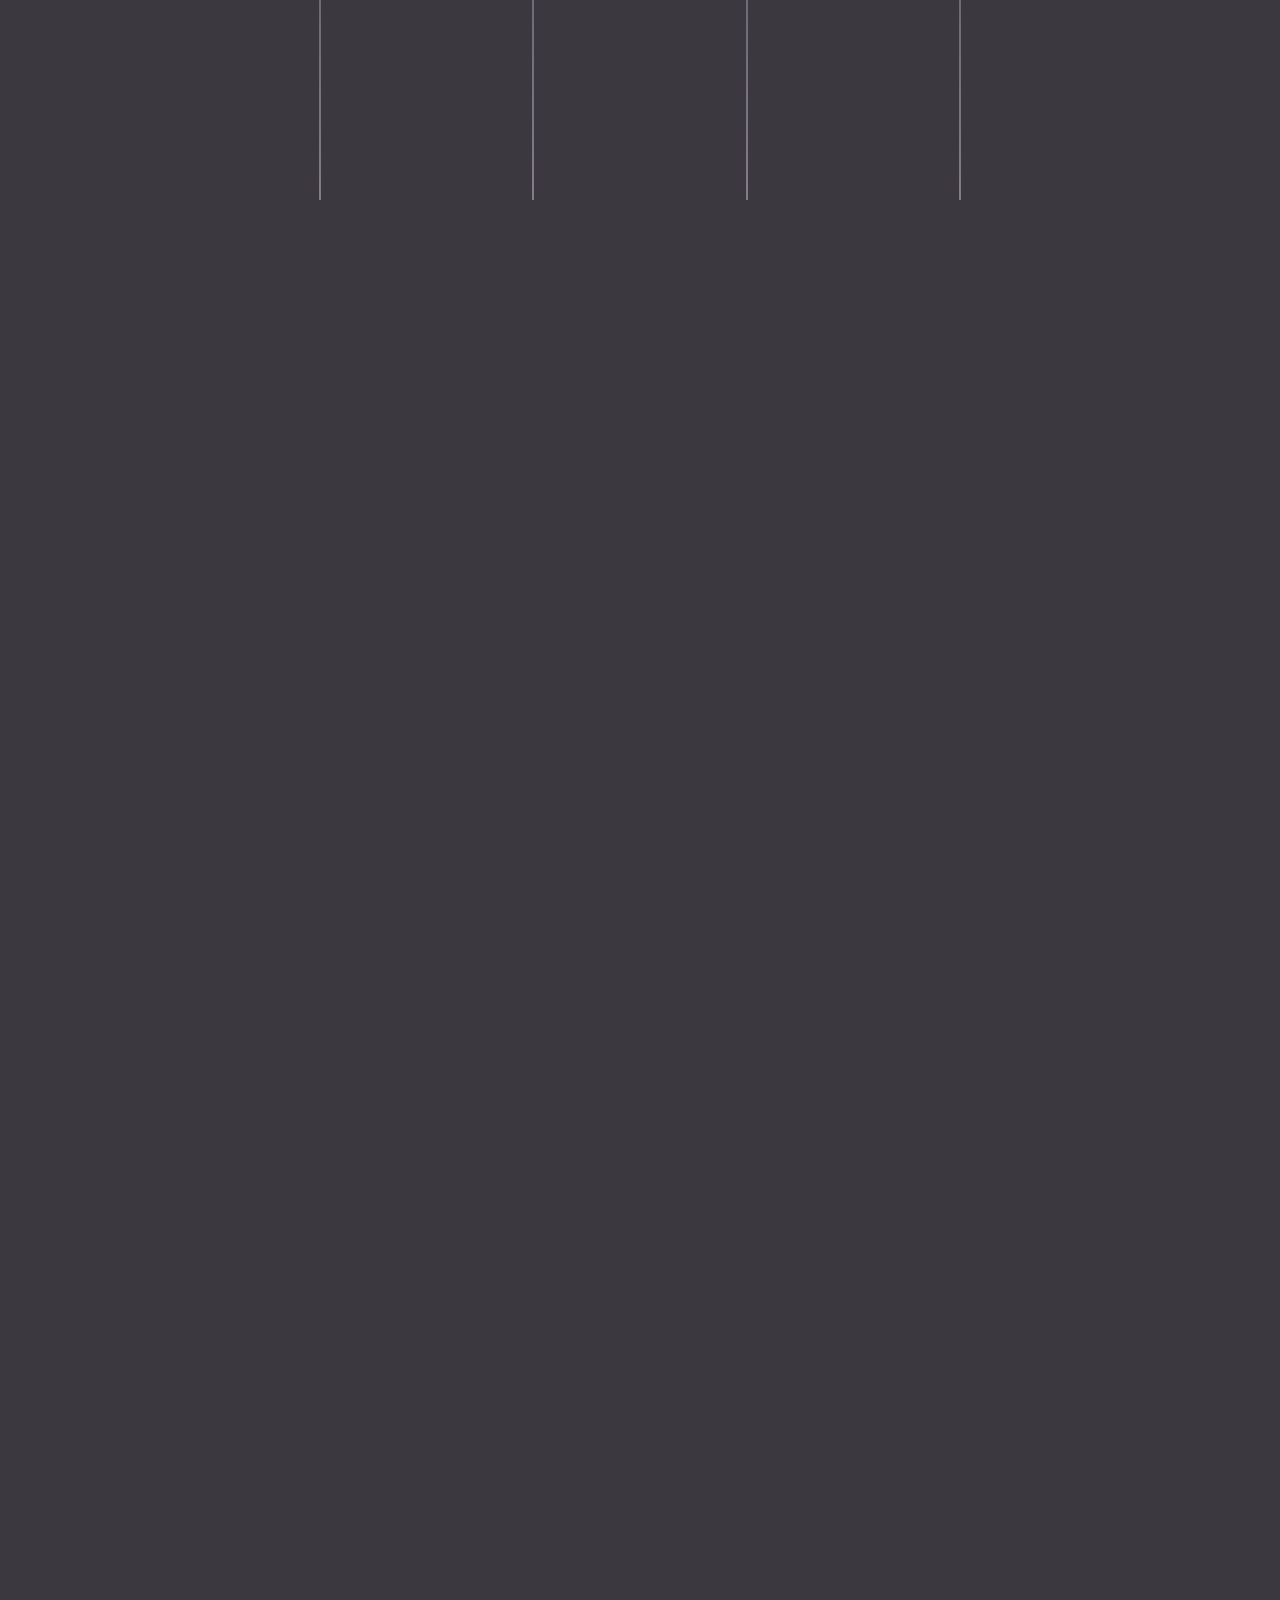
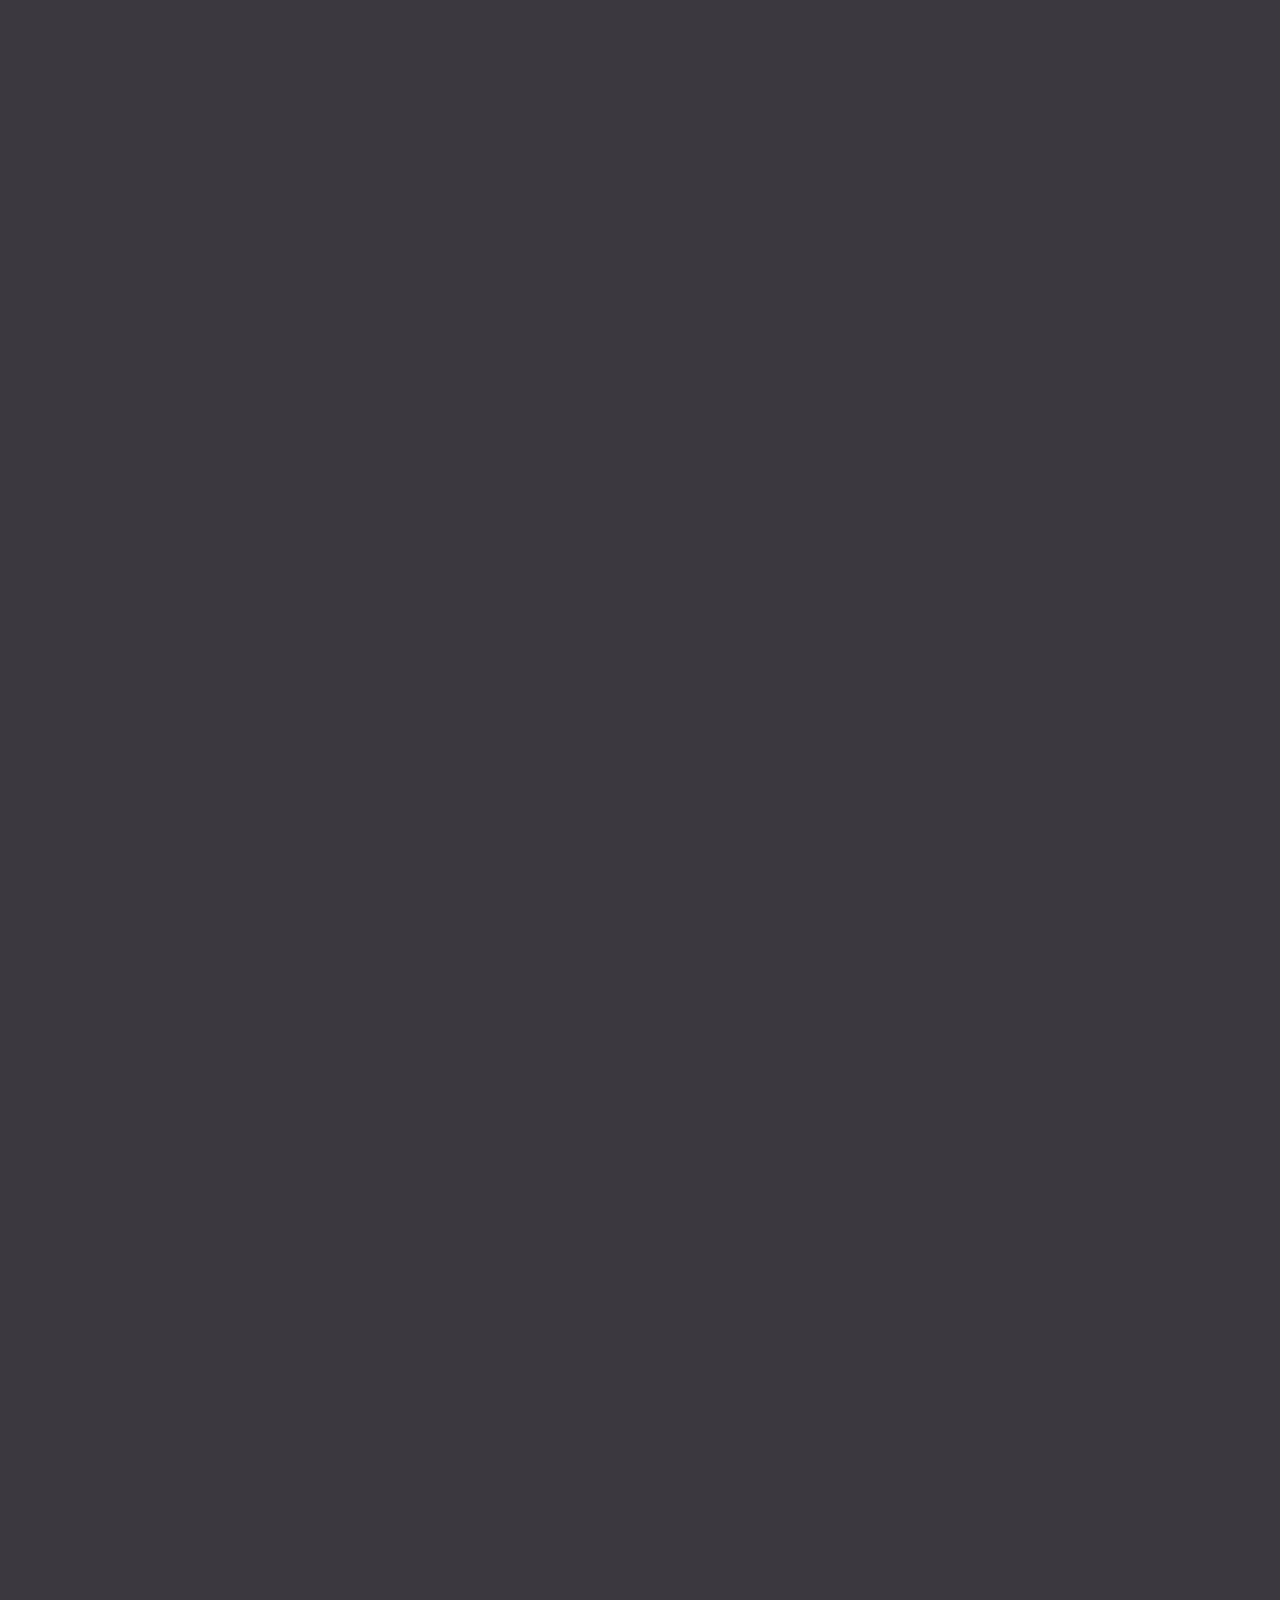
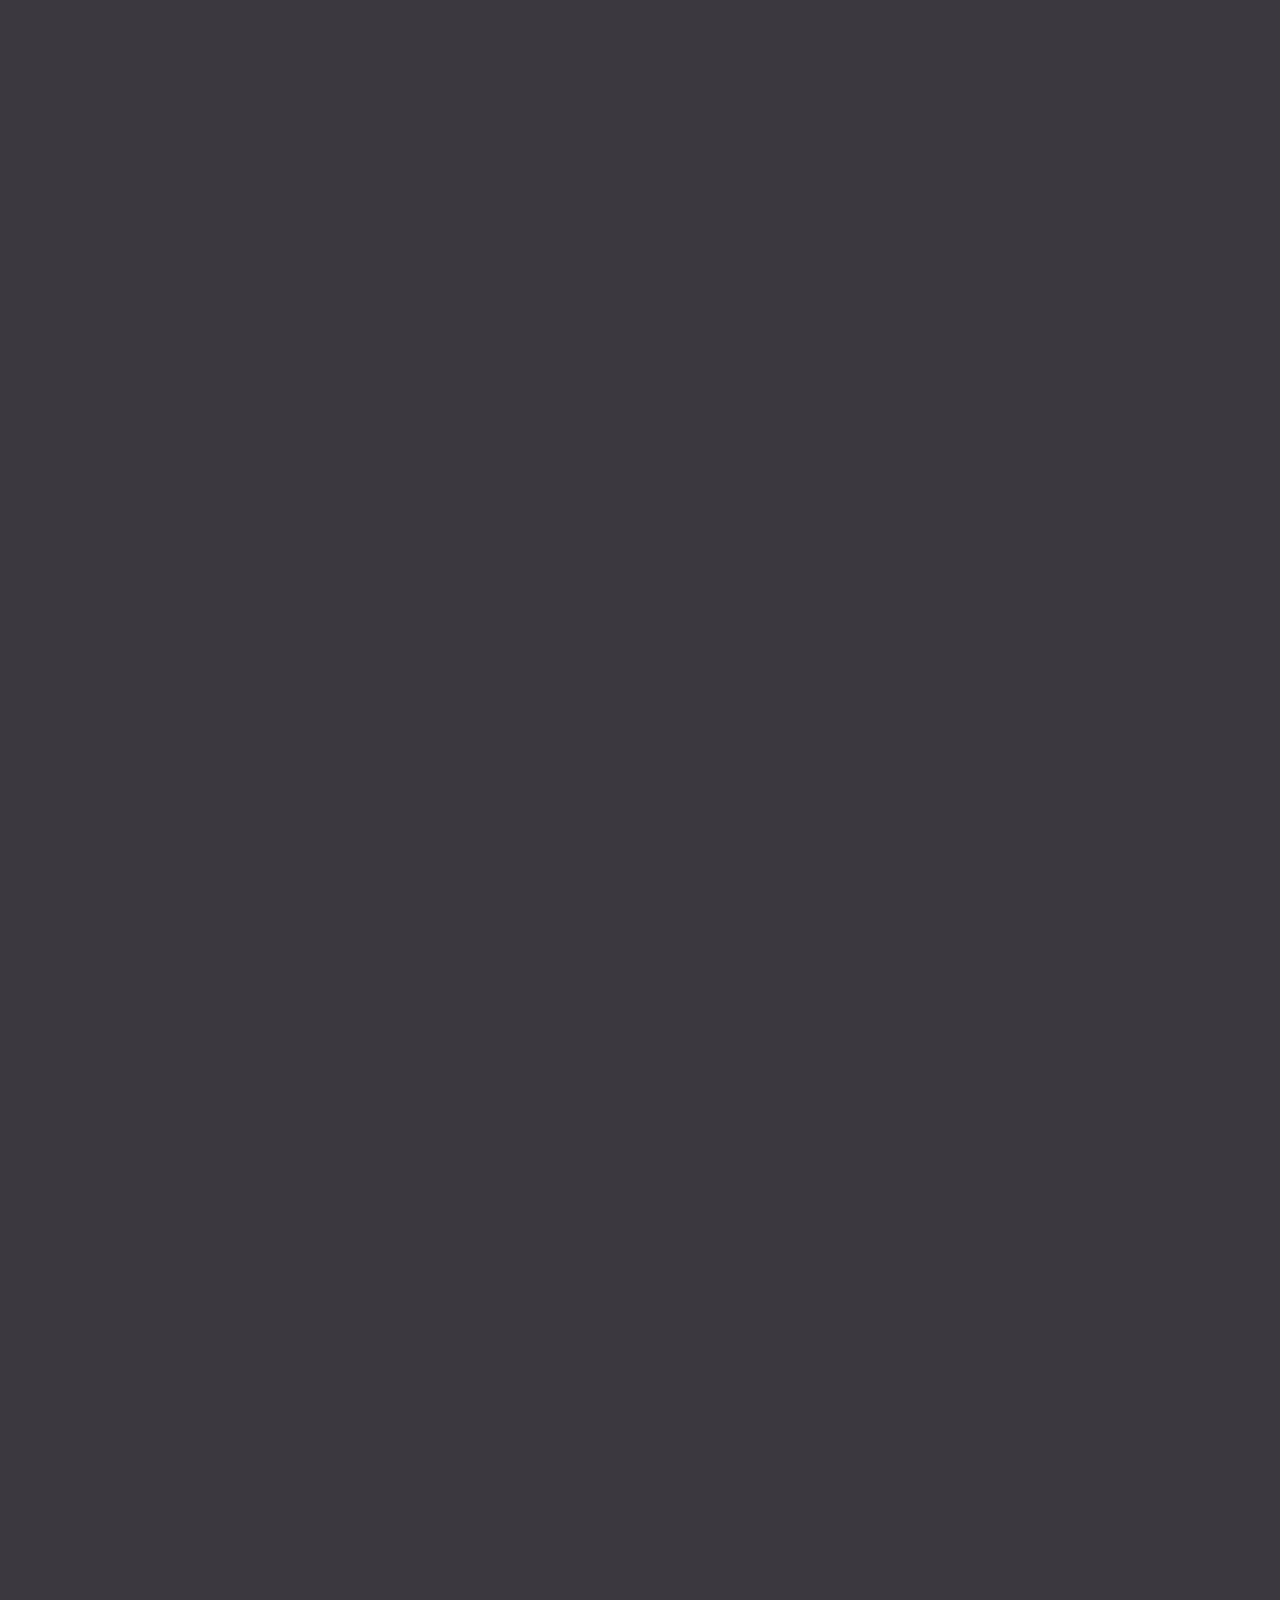
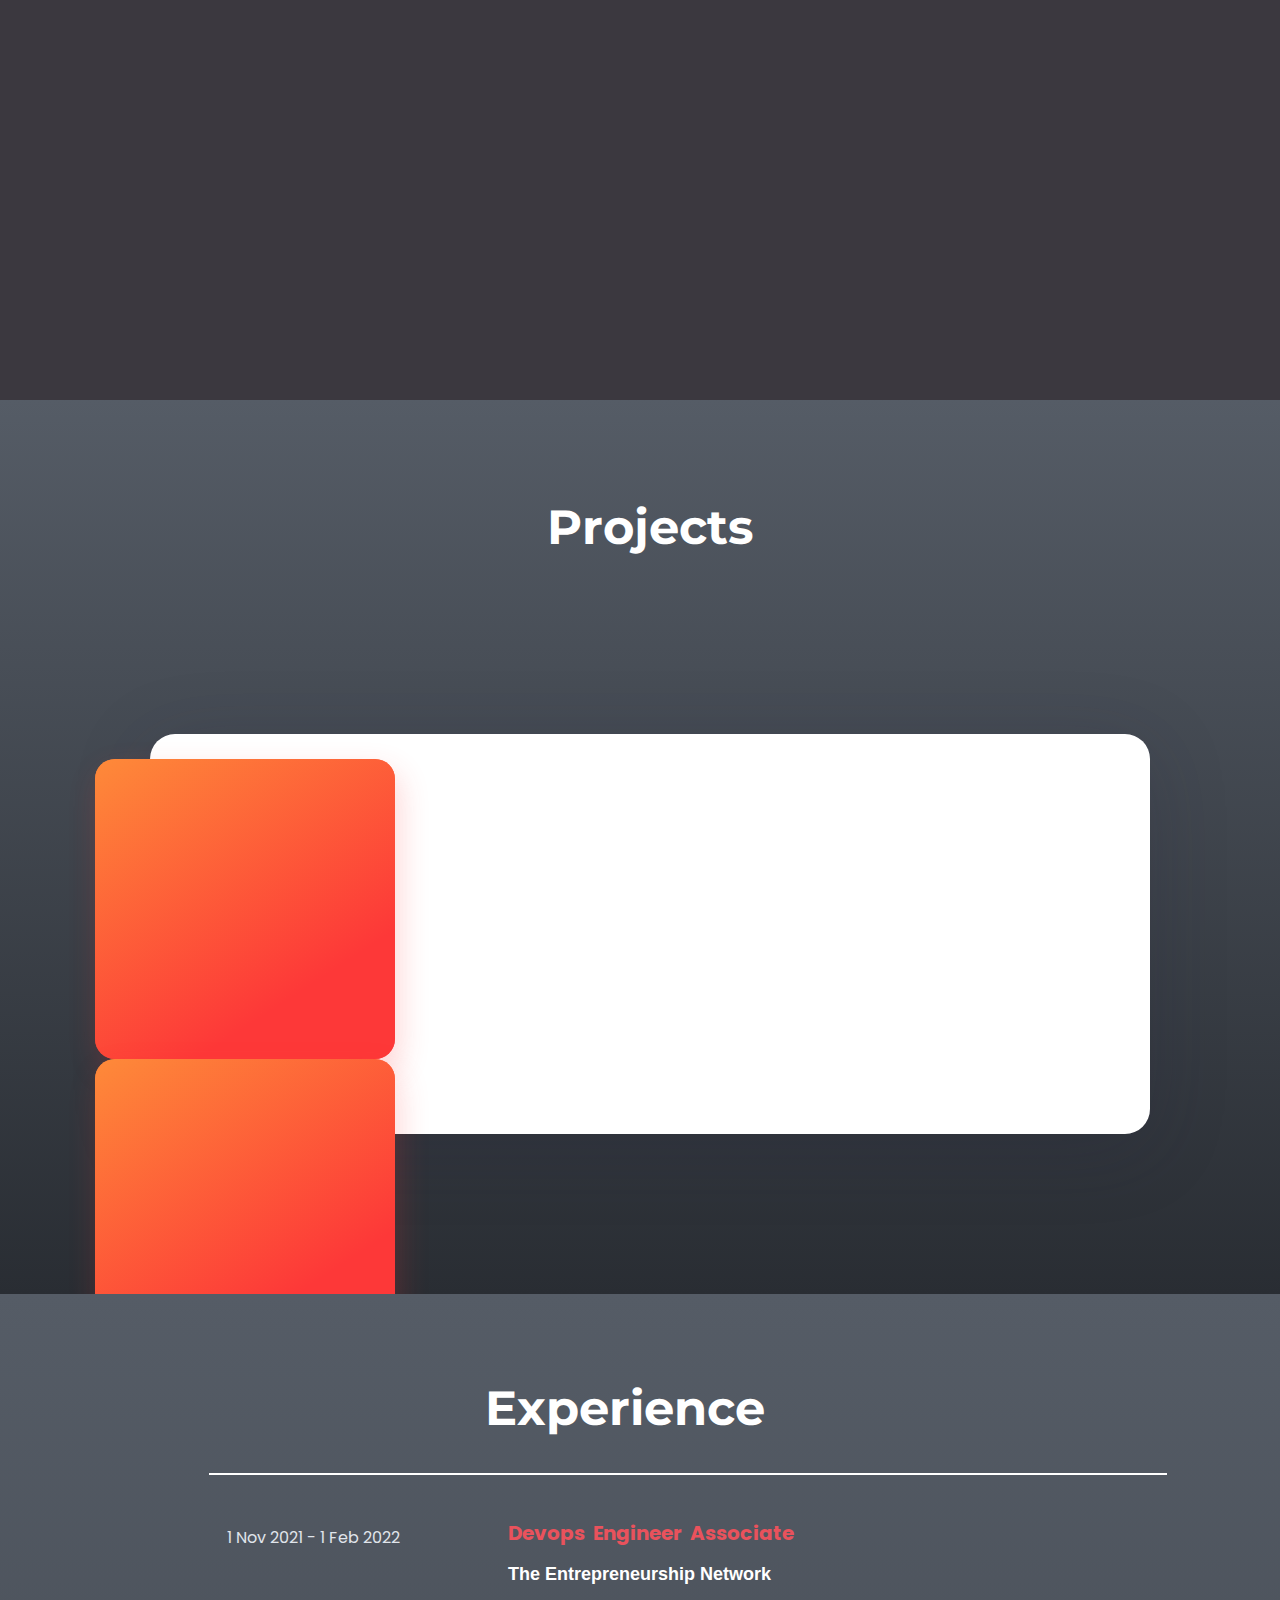
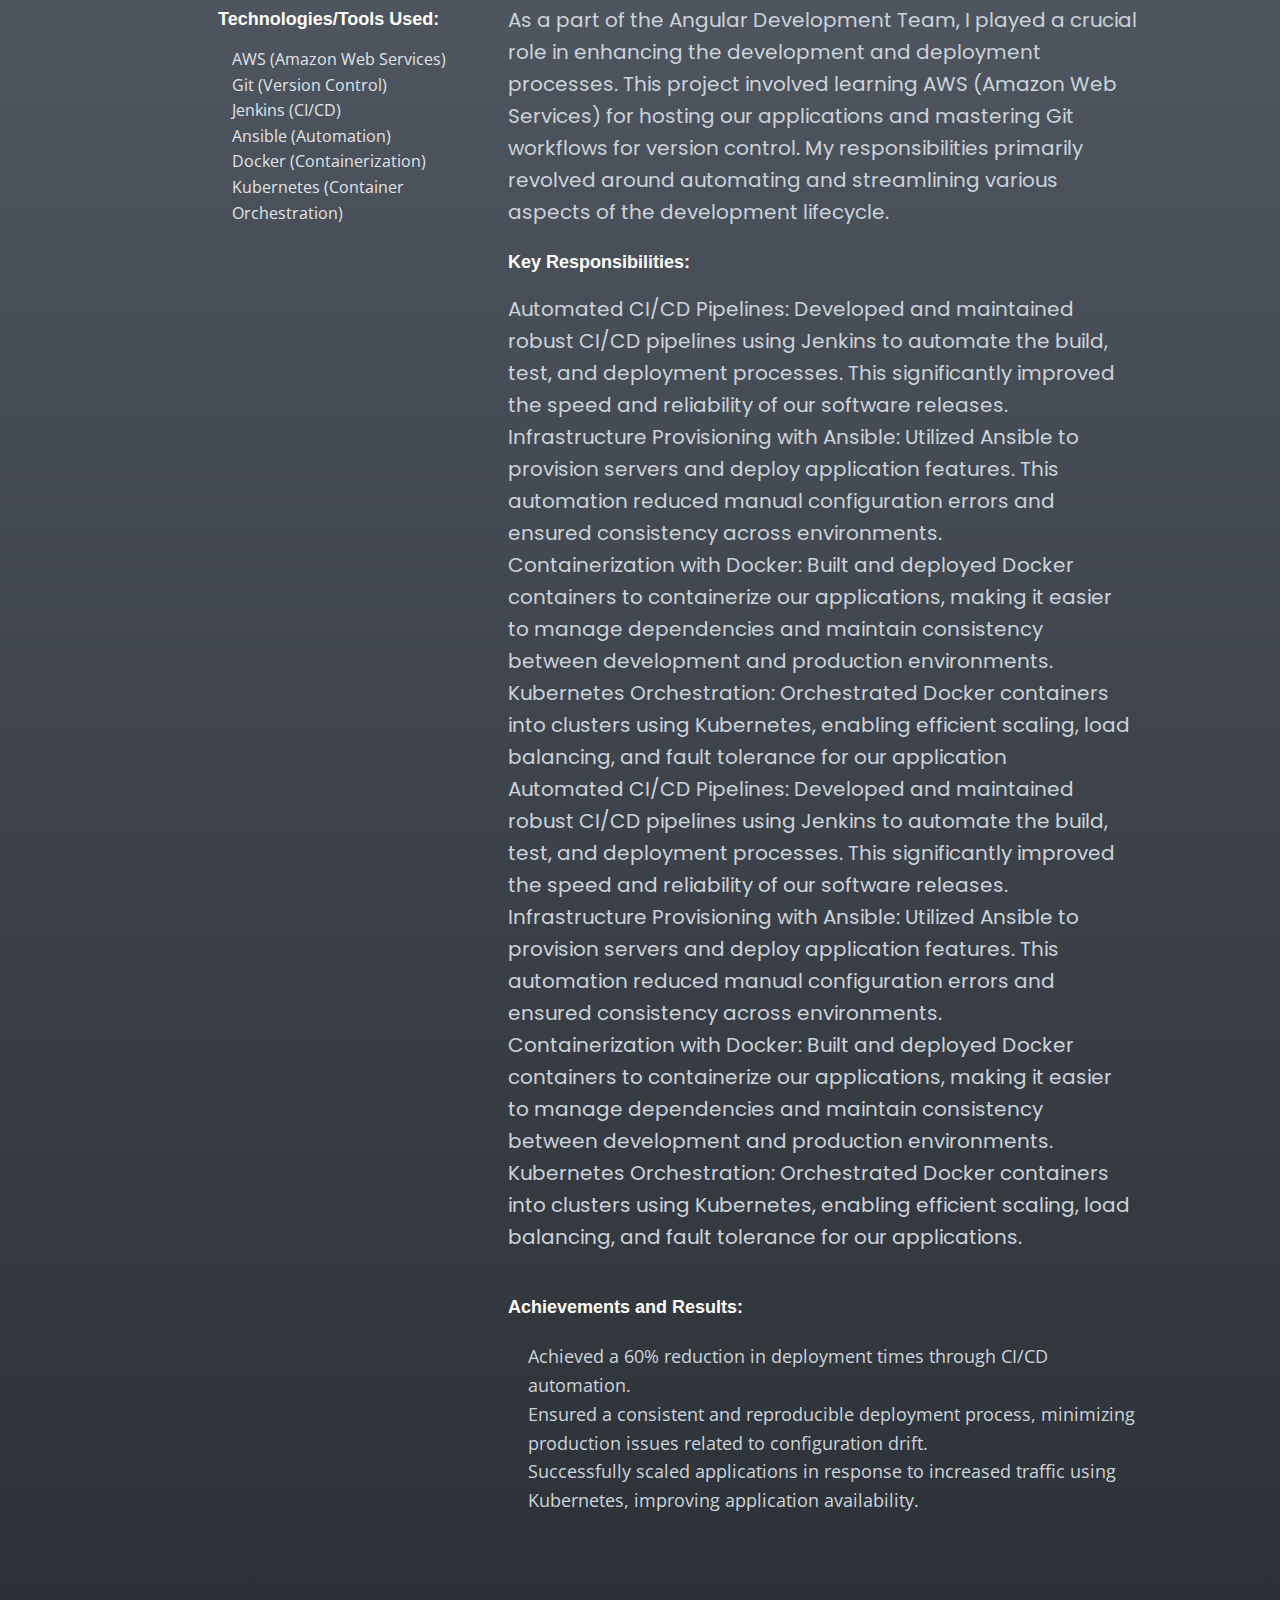
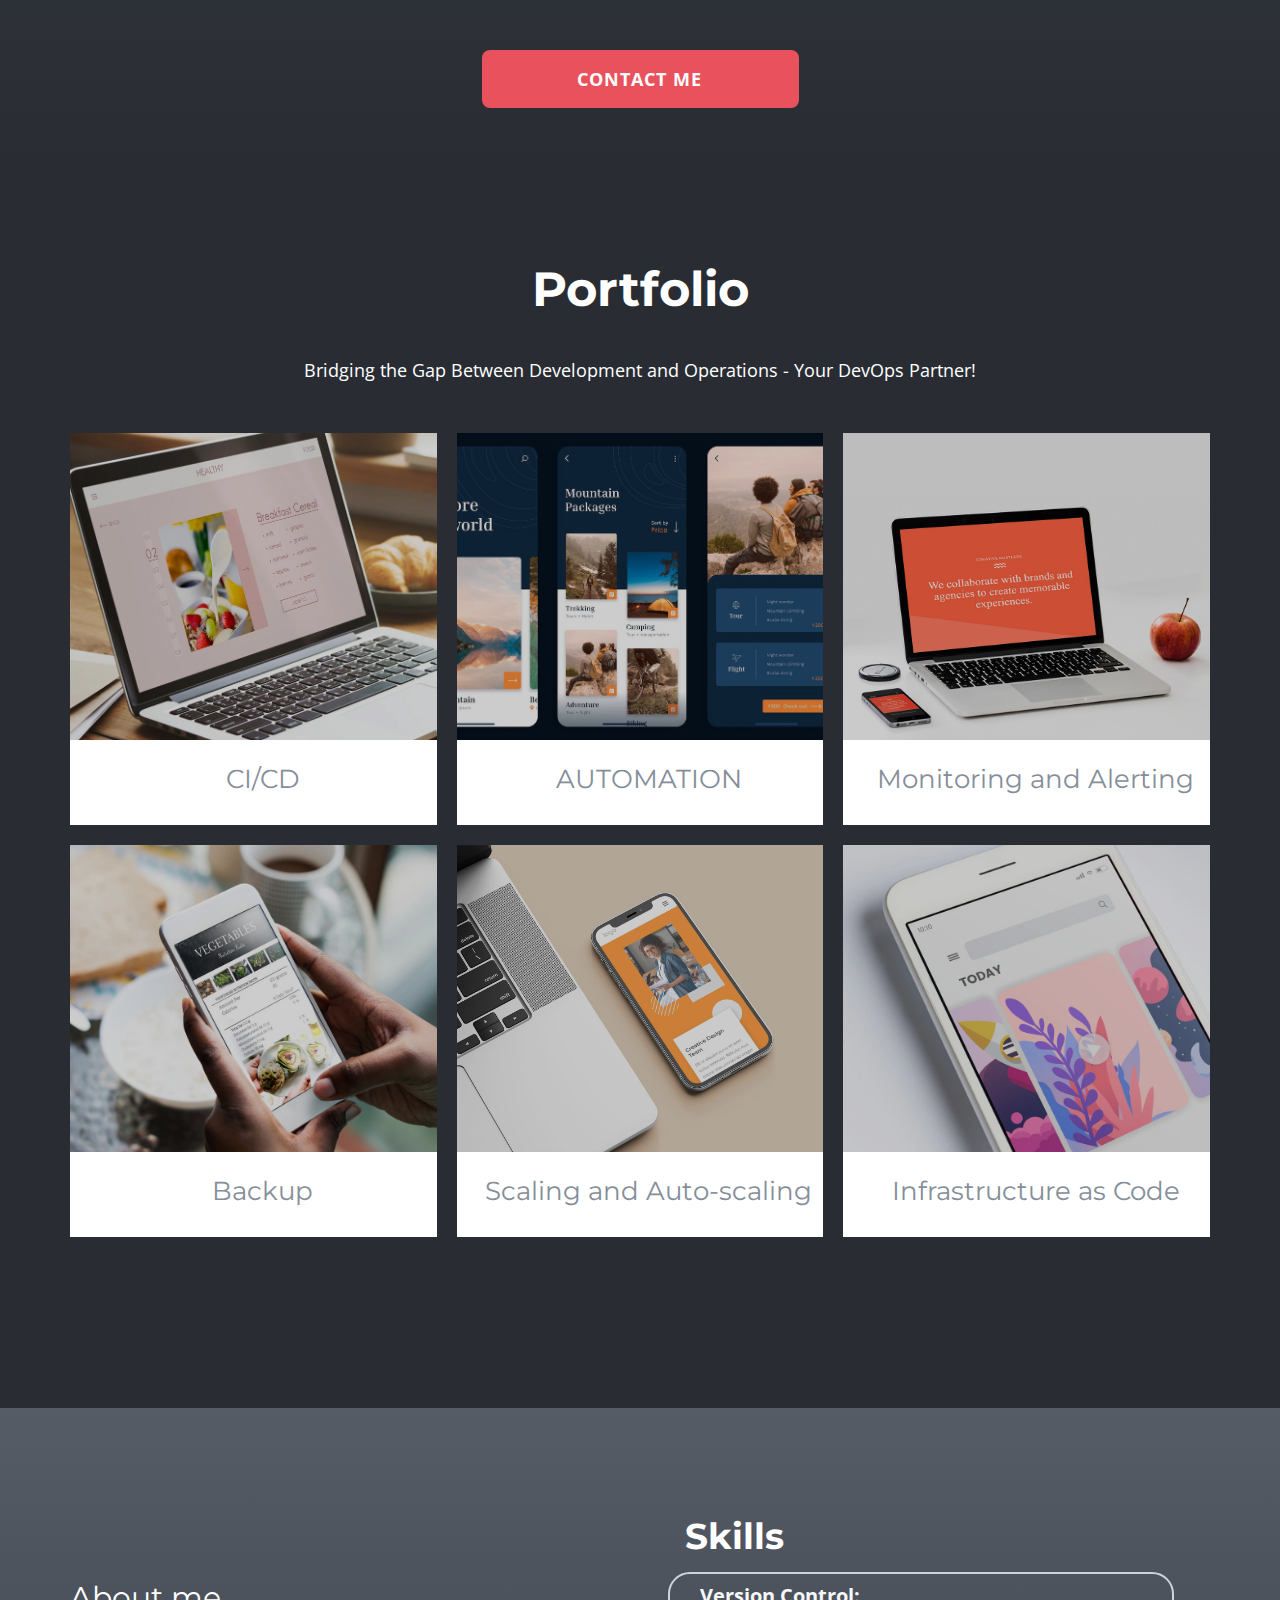
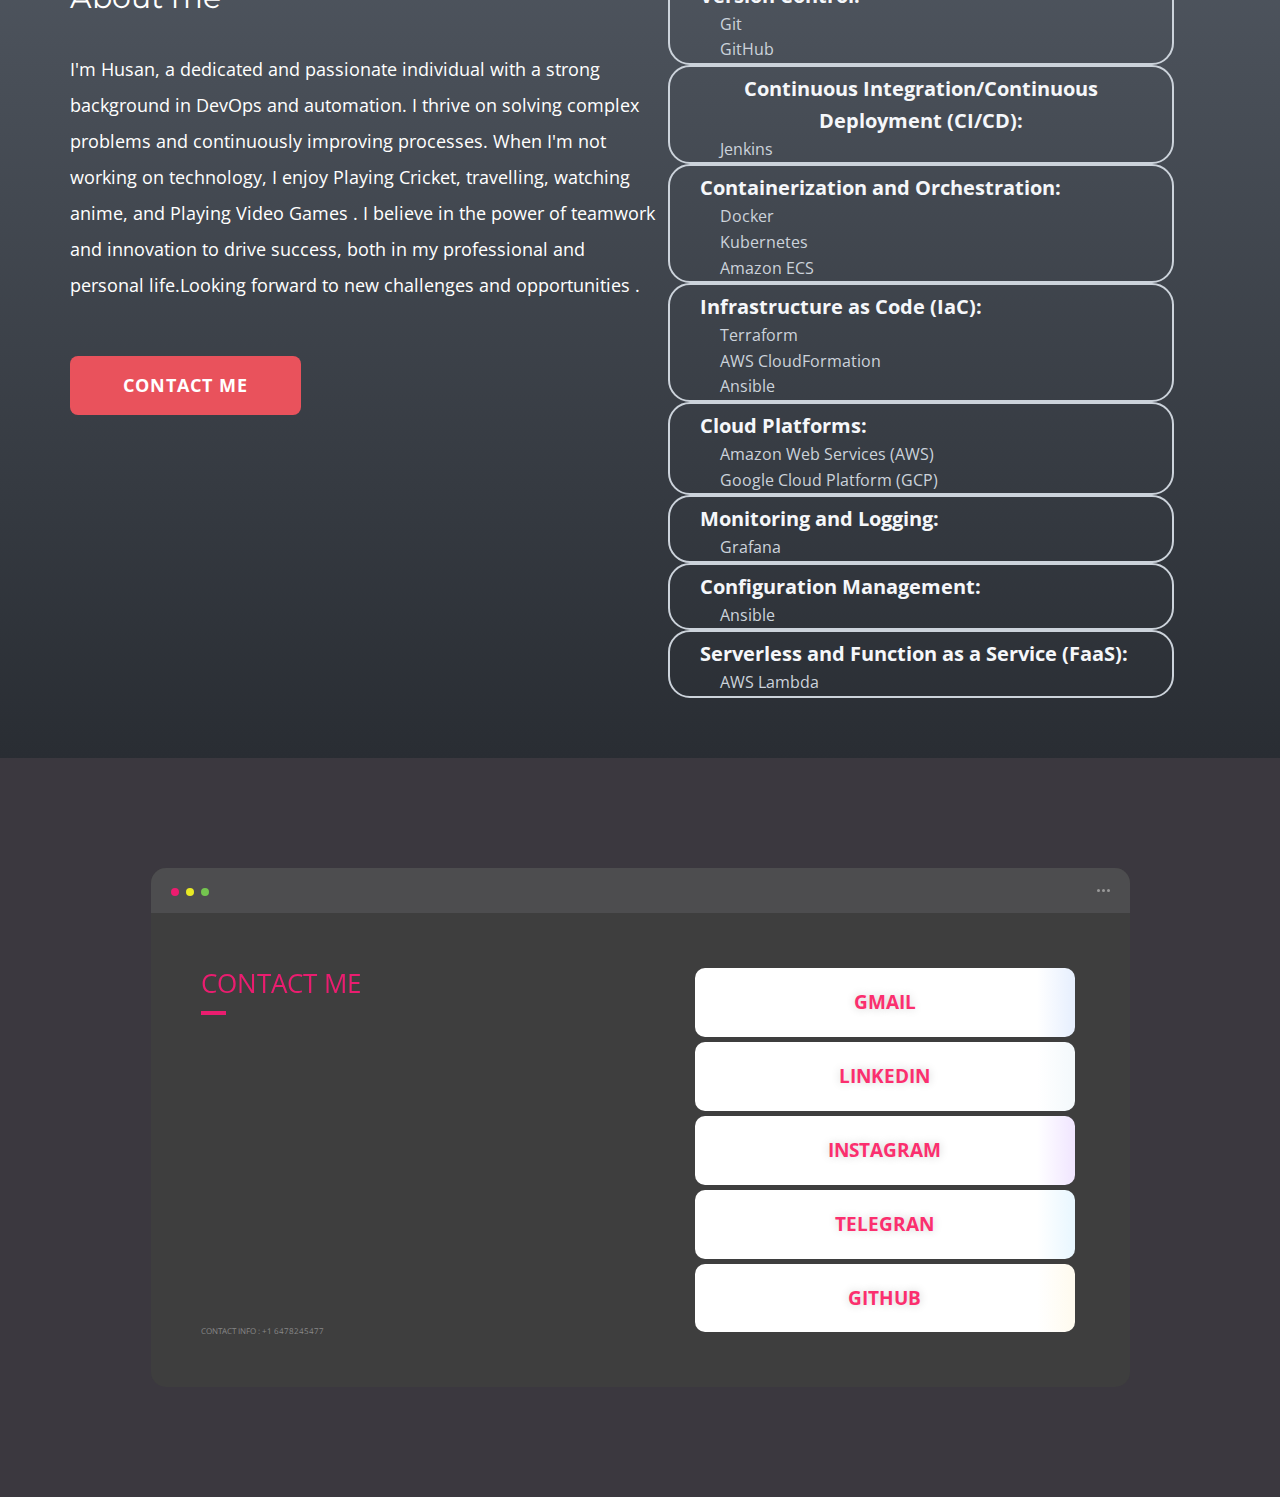
==== commit ed9962d2: "add portfolio . update projects , add some css and images" ====
--- a/Page-1.html
+++ b/Page-1.html
@@ -168,15 +168,13 @@
                     <div
                       class="u-align-left u-border-1 u-border-palette-5-light-1 u-line u-line-horizontal u-opacity u-opacity-30 u-line-1">
                     </div>
-                    <p class="u-align-left u-text u-text-palette-5-light-2 u-text-3"> Date of Birth:&nbsp; <span
+                    <p class="u-align-left u-text u-text-palette-5-light-2 u-text-3"> D.O.B:&nbsp; &nbsp; &nbsp; &nbsp; &nbsp;  &nbsp; &nbsp; &nbsp; <span
                         style="font-weight: 400;">April , 20 2002</span>
-                      <br>Address:&nbsp; &nbsp; &nbsp; &nbsp; &nbsp; &nbsp;<span style="font-weight: 400;">Mehta Chowk ,
-                        Amritsar ,India</span>
+                      <br>Address:&nbsp; &nbsp; &nbsp; &nbsp; &nbsp; &nbsp;<span style="font-weight: 400;">Brampton , ON , Canada</span>
                       <br>E-mail:&nbsp; &nbsp; &nbsp; &nbsp; &nbsp; &nbsp; &nbsp; &nbsp;<span class="email"
                         style="font-weight: 400;">Husanpreetsingh9914@gmail.com</span>
                       <br>Phone:&nbsp; &nbsp; &nbsp; &nbsp; &nbsp; &nbsp; &nbsp;<span
-                        style="font-weight: 400;">&nbsp;+91
-                        9914795477</span>
+                        style="font-weight: 400;">&nbsp;+1 6478245477</span>
                     </p>
                     <a href="Husanpreet_Resume.pdf" target="_blank" rel="noopener noreferrer"
                       class="u-active-palette-5-dark-2 u-border-none u-btn u-btn-round u-button-style u-hover-palette-5-dark-2 u-palette-3-base u-radius-8 u-text-active-white u-text-body-alt-color u-text-hover-white u-btn-1">Download cv&nbsp;&nbsp;<span
@@ -616,7 +614,7 @@
                     <span>CONTACT ME</span>
 
                   </div>
-                  <div class="app-contact">CONTACT INFO : +91 9914795477</div>
+                  <div class="app-contact">CONTACT INFO : +1 6478245477</div>
                 </div>
                 <div class="screen-body-item">
                   <div class="app-form">
